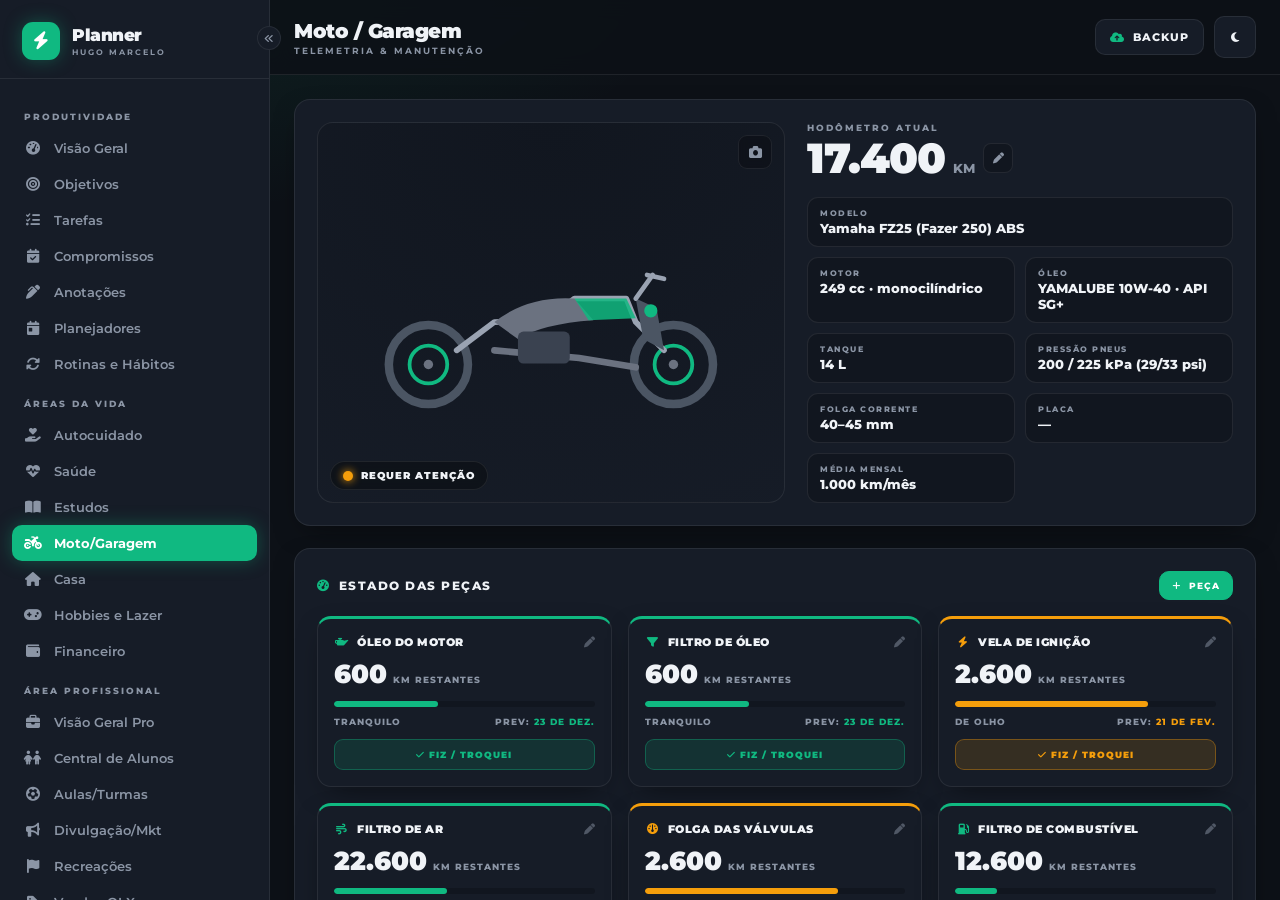
==== garagem.html @ b01926f4 "Add files via upload" ====
<!DOCTYPE html>
<html lang="pt-br" data-theme="dark">
<head>
  <meta charset="UTF-8">
  <meta name="viewport" content="width=device-width, initial-scale=1.0">
  <title>Planner Hugo Marcelo | Moto/Garagem</title>
  <link rel="stylesheet" href="https://cdnjs.cloudflare.com/ajax/libs/font-awesome/6.5.1/css/all.min.css">
  <link href="https://fonts.googleapis.com/css2?family=Montserrat:wght@400;500;600;700;800;900&display=swap" rel="stylesheet">
  <link rel="stylesheet" href="style.css">

  <!-- ===================================================================
       ESTILOS SÓ DESTA PÁGINA
       Prefixo "gr-" (garagem) pra não colidir com nada do style.css.
       As 3 cores do semáforo ficam no :root pra que os MODAIS (que são
       renderizados no fim do <body>, FORA do .container) também as enxerguem.
       Esse foi um bug que já te mordeu antes; aqui já nasce resolvido.
       =================================================================== -->
  <style>
    :root {
      --gr-bom:   #10b981;  /* verde  = tranquilo            */
      --gr-medio: #f59e0b;  /* amarelo = fique de olho       */
      --gr-ruim:  #ef4444;  /* vermelho = precisa de atenção */
    }

    /* ---------- 1. PAINEL DA MOTO (identidade + telemetria-resumo) ---------- */
    .gr-painel {
      display: grid; gap: 22px; grid-template-columns: 1fr;
      align-items: stretch;
    }
    @media (min-width: 860px) { .gr-painel { grid-template-columns: 1.1fr 1fr; } }

    .gr-moto-foto {
      position: relative; border-radius: 16px; overflow: hidden;
      background: radial-gradient(120% 120% at 50% 0%, var(--bg-soft), var(--panel));
      border: 1px solid var(--border);
      display: grid; place-items: center; min-height: 230px; padding: 18px;
    }
    .gr-moto-foto img { width: 100%; height: 100%; object-fit: contain; max-height: 260px; }
    .gr-moto-foto svg { width: 92%; max-width: 420px; }
    /* faixinha de ações sobre a foto */
    .gr-foto-acoes {
      position: absolute; top: 12px; right: 12px; display: flex; gap: 8px;
    }
    .gr-foto-btn {
      width: 34px; height: 34px; border-radius: 9px; display: grid; place-items: center;
      background: color-mix(in srgb, var(--bg) 70%, transparent);
      border: 1px solid var(--border); color: var(--text-muted); font-size: 13px;
      backdrop-filter: blur(4px); transition: all .15s;
    }
    .gr-foto-btn:hover { color: var(--accent); border-color: var(--accent); }

    /* selo de saúde geral no canto da foto */
    .gr-selo {
      position: absolute; bottom: 12px; left: 12px;
      display: inline-flex; align-items: center; gap: 8px;
      padding: 7px 12px; border-radius: 99px;
      background: color-mix(in srgb, var(--bg) 78%, transparent);
      border: 1px solid var(--border); backdrop-filter: blur(4px);
      font-size: 10px; font-weight: 900; text-transform: uppercase; letter-spacing: 1px;
    }
    .gr-selo .gr-bolinha { width: 10px; height: 10px; border-radius: 99px; }

    /* km gigante estilo painel de jogo */
    .gr-km-box { display: flex; flex-direction: column; gap: 4px; margin-bottom: 18px; }
    .gr-km-label { font-size: 9px; font-weight: 800; text-transform: uppercase; letter-spacing: 2px; color: var(--text-muted); }
    .gr-km-valor { display: flex; align-items: baseline; gap: 8px; }
    .gr-km-valor b { font-size: 42px; font-weight: 900; letter-spacing: -1px; line-height: 1; }
    .gr-km-valor span { font-size: 13px; font-weight: 800; color: var(--text-muted); text-transform: uppercase; }
    .gr-km-edit {
      width: 30px; height: 30px; border-radius: 8px; align-self: center;
      background: var(--bg-soft); border: 1px solid var(--border); color: var(--text-muted);
      font-size: 11px; transition: all .15s;
    }
    .gr-km-edit:hover { color: var(--accent); border-color: var(--accent); }

    /* fichinhas de especificação */
    .gr-specs { display: grid; grid-template-columns: 1fr 1fr; gap: 10px; }
    .gr-spec {
      background: var(--bg-soft); border: 1px solid var(--border); border-radius: 11px;
      padding: 10px 12px; display: flex; flex-direction: column; gap: 2px;
      position: relative; cursor: pointer; transition: border-color .15s;
    }
    .gr-spec:hover { border-color: var(--accent); }
    .gr-spec small { font-size: 8px; font-weight: 800; text-transform: uppercase; letter-spacing: 1.5px; color: var(--text-muted); }
    .gr-spec b { font-size: 13px; font-weight: 800; }

    /* ---------- 2. CARDS DE PEÇAS (a inteligência) ---------- */
    .gr-grid-pecas { display: grid; gap: 16px; grid-template-columns: repeat(auto-fill, minmax(220px, 1fr)); }
    .gr-peca {
      background: var(--panel); border: 1px solid var(--border);
      border-top: 3px solid var(--cor, var(--gr-bom)); border-radius: 14px;
      padding: 16px; display: flex; flex-direction: column; box-shadow: var(--shadow);
      transition: transform .15s;
    }
    .gr-peca:hover { transform: translateY(-3px); }
    .gr-peca__top { display: flex; align-items: center; justify-content: space-between; gap: 8px; margin-bottom: 12px; }
    .gr-peca__nome { font-size: 11px; font-weight: 900; text-transform: uppercase; letter-spacing: .5px; display: flex; align-items: center; gap: 7px; }
    .gr-peca__nome i { color: var(--cor, var(--gr-bom)); width: 16px; text-align: center; }
    .gr-peca__edit { color: var(--text-muted); font-size: 11px; opacity: .5; transition: opacity .15s, color .15s; }
    .gr-peca:hover .gr-peca__edit { opacity: 1; }
    .gr-peca__edit:hover { color: var(--accent); }
    .gr-peca__metrica { display: flex; align-items: baseline; gap: 6px; margin-bottom: 4px; }
    .gr-peca__metrica b { font-size: 26px; font-weight: 900; line-height: 1; }
    .gr-peca__metrica span { font-size: 9px; font-weight: 800; text-transform: uppercase; letter-spacing: 1px; color: var(--text-muted); }
    .gr-bar { height: 6px; border-radius: 99px; background: var(--bg-soft); overflow: hidden; margin: 10px 0; }
    .gr-bar__fill { height: 100%; border-radius: 99px; background: var(--cor, var(--gr-bom)); transition: width .8s cubic-bezier(.4,0,.2,1); }
    .gr-peca__rodape { display: flex; justify-content: space-between; font-size: 8.5px; font-weight: 800; text-transform: uppercase; letter-spacing: 1px; color: var(--text-muted); margin-bottom: 12px; }
    .gr-peca__rodape em { color: var(--cor, var(--gr-bom)); font-style: normal; }
    .gr-peca__btn {
      margin-top: auto; padding: 9px; border-radius: 9px; text-align: center;
      font-size: 9px; font-weight: 900; text-transform: uppercase; letter-spacing: 1px;
      background: color-mix(in srgb, var(--cor, var(--gr-bom)) 14%, transparent);
      border: 1px solid color-mix(in srgb, var(--cor, var(--gr-bom)) 35%, transparent);
      color: var(--cor, var(--gr-bom)); transition: all .15s; width: 100%;
    }
    .gr-peca__btn:hover { background: var(--cor, var(--gr-bom)); color: #fff; }

    /* ---------- 3. e 4. RASTREADORES (semanal e mensal) ---------- */
    .gr-nav { display: flex; align-items: center; justify-content: center; gap: 14px; margin-bottom: 16px; }
    .gr-nav__btn { width: 36px; height: 36px; border-radius: 9px; background: var(--bg-soft); border: 1px solid var(--border); color: var(--text-strong); transition: all .15s; }
    .gr-nav__btn:hover { color: var(--accent); border-color: var(--accent); }
    .gr-nav__label { font-size: 12px; font-weight: 800; text-transform: uppercase; letter-spacing: 1px; min-width: 200px; text-align: center; }

    .gr-check {
      display: flex; align-items: center; gap: 12px; padding: 12px 14px;
      background: var(--bg-soft); border: 1px solid var(--border); border-radius: 12px;
      margin-bottom: 10px; transition: border-color .15s;
    }
    .gr-check.is-done { border-color: var(--gr-bom); background: color-mix(in srgb, var(--gr-bom) 8%, var(--bg-soft)); }
    .gr-check__box {
      width: 26px; height: 26px; border-radius: 8px; flex-shrink: 0;
      border: 2px solid var(--border); display: grid; place-items: center;
      color: transparent; font-size: 12px; transition: all .15s;
    }
    .gr-check.is-done .gr-check__box { background: var(--gr-bom); border-color: var(--gr-bom); color: #fff; }
    .gr-check__nome { flex: 1; font-size: 13px; font-weight: 700; }
    .gr-check__acoes { display: flex; gap: 6px; opacity: .5; transition: opacity .15s; }
    .gr-check:hover .gr-check__acoes { opacity: 1; }
    .gr-check__acoes button { color: var(--text-muted); font-size: 12px; padding: 4px; transition: color .15s; }
    .gr-check__acoes button:hover { color: var(--accent); }
    .gr-check__acoes button.danger:hover { color: var(--gr-ruim); }

    /* mapa de calor do ano (52 semanas) */
    .gr-heat { display: grid; grid-template-columns: repeat(26, 1fr); gap: 4px; margin-top: 16px; }
    .gr-heat__cel { aspect-ratio: 1; border-radius: 3px; background: var(--bg-soft); border: 1px solid var(--border); }
    .gr-heat__cel[data-nivel="1"] { background: color-mix(in srgb, var(--gr-bom) 30%, var(--bg-soft)); }
    .gr-heat__cel[data-nivel="2"] { background: color-mix(in srgb, var(--gr-bom) 60%, var(--bg-soft)); }
    .gr-heat__cel[data-nivel="3"] { background: var(--gr-bom); border-color: var(--gr-bom); }
    .gr-heat__cel.is-atual { outline: 2px solid var(--accent); outline-offset: 1px; }

    /* grade mensal: 12 meses x itens */
    .gr-mensal-grid { width: 100%; border-collapse: collapse; font-size: 11px; }
    .gr-mensal-grid th { font-size: 8px; font-weight: 800; text-transform: uppercase; letter-spacing: .5px; color: var(--text-muted); padding: 6px 2px; text-align: center; }
    .gr-mensal-grid td.nome { font-size: 11px; font-weight: 700; text-align: left; padding: 6px 8px; white-space: nowrap; }
    .gr-mensal-grid td.cel { text-align: center; padding: 3px; }
    .gr-mensal-dot { width: 22px; height: 22px; border-radius: 7px; margin: 0 auto; background: var(--bg-soft); border: 1px solid var(--border); display: grid; place-items: center; color: transparent; font-size: 10px; transition: all .12s; }
    .gr-mensal-dot.is-done { background: var(--gr-bom); border-color: var(--gr-bom); color: #fff; }
    .gr-mensal-dot.is-atual { outline: 2px solid var(--accent); outline-offset: 1px; }

    /* ---------- 5. HISTÓRICO ---------- */
    .gr-hist-item {
      display: grid; grid-template-columns: auto 1fr auto; gap: 12px; align-items: center;
      padding: 14px; background: var(--bg-soft); border: 1px solid var(--border);
      border-radius: 12px; margin-bottom: 10px;
    }
    .gr-hist-icone { width: 40px; height: 40px; border-radius: 11px; background: var(--accent-soft); color: var(--accent); display: grid; place-items: center; font-size: 16px; }
    .gr-hist-info b { font-size: 13px; font-weight: 800; display: block; }
    .gr-hist-info small { font-size: 10px; color: var(--text-muted); font-weight: 700; }
    .gr-hist-valor { text-align: right; }
    .gr-hist-valor b { font-size: 14px; font-weight: 900; color: var(--accent); }
    .gr-hist-valor button { display: block; margin-top: 4px; color: var(--text-muted); font-size: 11px; }
    .gr-hist-valor button:hover { color: var(--gr-ruim); }

    .gr-vazio { font-size: 12px; color: var(--text-muted); font-style: italic; padding: 12px 4px; }

    /* cabeçalho de cada card com botão à direita */
    .gr-card-head { display: flex; align-items: center; justify-content: space-between; gap: 10px; margin-bottom: 16px; }
    .gr-card-head .card__title { margin-bottom: 0; }
    .gr-add-btn { font-size: 9px; padding: 8px 12px; }

    /* ---------- MINI-MODAL GENÉRICO (prompt/confirm) ---------- */
    .gr-modal { position: fixed; inset: 0; z-index: 120; display: none; align-items: center; justify-content: center; padding: 16px; background: rgba(0,0,0,.7); backdrop-filter: blur(6px); }
    .gr-modal.is-open { display: flex; }
    .gr-modal__box { background: var(--bg); border: 1px solid var(--border); border-radius: 18px; width: 100%; max-width: 460px; box-shadow: var(--shadow); animation: pop .25s ease; max-height: 90vh; overflow-y: auto; }
    .gr-modal__head { display: flex; align-items: center; justify-content: space-between; padding: 16px 18px; border-bottom: 1px solid var(--border); background: var(--panel); }
    .gr-modal__head h3 { font-size: 12px; font-weight: 900; text-transform: uppercase; letter-spacing: 1px; display: flex; align-items: center; gap: 8px; }
    .gr-modal__head h3 i { color: var(--accent); }
    .gr-modal__close { color: var(--text-muted); font-size: 17px; }
    .gr-modal__close:hover { color: var(--gr-ruim); }
    .gr-modal__body { padding: 18px; display: flex; flex-direction: column; gap: 14px; }
    .gr-modal__body p { font-size: 13px; color: var(--text-muted); line-height: 1.5; }

    /* campos de formulário reutilizáveis nos modais */
    .gr-campo { display: flex; flex-direction: column; gap: 5px; }
    .gr-campo label { font-size: 9px; font-weight: 800; text-transform: uppercase; letter-spacing: 1px; color: var(--text-muted); }
    .gr-input, .gr-select {
      width: 100%; padding: 10px 12px; border-radius: 10px;
      background: var(--bg-soft); border: 1px solid var(--border); color: var(--text-strong);
      font-family: inherit; font-size: 13px; font-weight: 600;
    }
    .gr-input:focus, .gr-select:focus { outline: none; border-color: var(--accent); }
    .gr-dupla { display: grid; grid-template-columns: 1fr 1fr; gap: 12px; }
    .gr-modal__rodape { display: flex; gap: 10px; padding-top: 4px; }
    .gr-modal__rodape .btn { flex: 1; justify-content: center; }

    /* "+XP" que sobe na tela ao cumprir um cuidado */
    .gr-xp-pop {
      position: fixed; left: 50%; top: 50%; transform: translate(-50%, -50%);
      font-size: 26px; font-weight: 900; color: var(--gr-bom); z-index: 9998;
      pointer-events: none; animation: grSobe .9s ease forwards; text-shadow: 0 2px 14px rgba(16,185,129,.5);
    }
    @keyframes grSobe { 0% { opacity: 0; transform: translate(-50%, -30%) scale(.6); } 20% { opacity: 1; } 100% { opacity: 0; transform: translate(-50%, -140%) scale(1.1); } }
  </style>
</head>

<body class="app" data-page="garagem">

  <div id="sidebar-container"></div>
  <div id="overlay" class="overlay" onclick="fecharMenu()"></div>

  <main class="main">

    <header class="header">
      <div class="header__left">
        <button class="btn btn--icon btn--menu" onclick="abrirMenu()" aria-label="Abrir menu">
          <i class="fa-solid fa-bars"></i>
        </button>
        <div>
          <h1 class="header__title">Moto / Garagem</h1>
          <p class="header__subtitle">Telemetria &amp; Manutenção</p>
        </div>
      </div>
      <div class="header__actions">
        <button class="btn" onclick="abrirSync()">
          <i class="fa-solid fa-cloud-arrow-up" style="color: var(--accent)"></i>
          <span>Backup</span>
        </button>
        <button class="btn btn--icon" id="btn-tema" onclick="Tema.alternar()" aria-label="Trocar tema">
          <i class="fa-solid fa-moon"></i>
        </button>
      </div>
    </header>

    <div class="container fade-up">

      <!-- ============ 1. PAINEL DA MOTO ============ -->
      <div class="card gr-painel" style="margin-bottom: 22px;">

        <!-- Foto / ilustração -->
        <div class="gr-moto-foto" id="gr-foto"></div>

        <!-- Identidade + specs -->
        <div>
          <div class="gr-km-box">
            <span class="gr-km-label">Hodômetro atual</span>
            <div class="gr-km-valor">
              <b id="gr-km">0</b>
              <span>km</span>
              <button class="gr-km-edit" onclick="editarKm()" title="Atualizar quilometragem">
                <i class="fa-solid fa-pen"></i>
              </button>
            </div>
          </div>

          <div class="gr-specs" id="gr-specs"></div>
        </div>
      </div>

      <!-- ============ 2. ESTADO DAS PEÇAS ============ -->
      <div class="card" style="margin-bottom: 22px;">
        <div class="gr-card-head">
          <h2 class="card__title"><i class="fa-solid fa-gauge-high"></i> Estado das peças</h2>
          <button class="btn btn--primary gr-add-btn" onclick="abrirPeca()">
            <i class="fa-solid fa-plus"></i> Peça
          </button>
        </div>
        <div class="gr-grid-pecas" id="gr-pecas"></div>
      </div>

      <!-- ============ 3. RASTREADOR SEMANAL ============ -->
      <div class="card" style="margin-bottom: 22px;">
        <div class="gr-card-head">
          <h2 class="card__title"><i class="fa-solid fa-calendar-week"></i> Cuidados da semana</h2>
          <button class="btn btn--primary gr-add-btn" onclick="abrirItemSemanal()">
            <i class="fa-solid fa-plus"></i> Cuidado
          </button>
        </div>

        <div class="gr-nav">
          <button class="gr-nav__btn" onclick="mudarSemana(-1)"><i class="fa-solid fa-chevron-left"></i></button>
          <span class="gr-nav__label" id="gr-label-semana">—</span>
          <button class="gr-nav__btn" onclick="mudarSemana(1)"><i class="fa-solid fa-chevron-right"></i></button>
        </div>

        <div id="gr-semanal"></div>

        <div style="display:flex; justify-content:flex-end; margin-top:8px;">
          <button class="btn" onclick="resetarSemana()" style="font-size:9px;">
            <i class="fa-solid fa-rotate-left" style="color:var(--gr-medio)"></i> Resetar esta semana
          </button>
        </div>

        <p style="font-size:9px; font-weight:800; text-transform:uppercase; letter-spacing:1px; color:var(--text-muted); margin-top:18px;">
          Seu ano em semanas
        </p>
        <div class="gr-heat" id="gr-heat"></div>
      </div>

      <!-- ============ 4. RASTREADOR MENSAL ============ -->
      <div class="card" style="margin-bottom: 22px;">
        <div class="gr-card-head">
          <h2 class="card__title"><i class="fa-solid fa-calendar-days"></i> Cuidados do mês</h2>
          <div style="display:flex; gap:8px; align-items:center;">
            <button class="gr-nav__btn" onclick="mudarAnoMensal(-1)"><i class="fa-solid fa-chevron-left"></i></button>
            <span style="font-size:12px; font-weight:800;" id="gr-ano-mensal">—</span>
            <button class="gr-nav__btn" onclick="mudarAnoMensal(1)"><i class="fa-solid fa-chevron-right"></i></button>
            <button class="btn btn--primary gr-add-btn" onclick="abrirItemMensal()" style="margin-left:6px;">
              <i class="fa-solid fa-plus"></i> Item
            </button>
          </div>
        </div>
        <div style="overflow-x:auto;">
          <table class="gr-mensal-grid" id="gr-mensal"></table>
        </div>
      </div>

      <!-- ============ 5. HISTÓRICO DE MANUTENÇÃO ============ -->
      <div class="card">
        <div class="gr-card-head">
          <h2 class="card__title"><i class="fa-solid fa-screwdriver-wrench"></i> Histórico de manutenção</h2>
          <button class="btn btn--primary gr-add-btn" onclick="abrirServico(null)">
            <i class="fa-solid fa-plus"></i> Registro
          </button>
        </div>
        <div style="display:flex; justify-content:space-between; align-items:center; margin-bottom:14px; padding:12px 14px; background:var(--bg-soft); border:1px solid var(--border); border-radius:12px;">
          <span style="font-size:10px; font-weight:800; text-transform:uppercase; letter-spacing:1px; color:var(--text-muted);">Total já investido na moto</span>
          <b id="gr-total-gasto" style="font-size:18px; font-weight:900; color:var(--accent);">R$ 0</b>
        </div>
        <div id="gr-historico"></div>
      </div>

      <div id="footer-container"></div>
    </div>
  </main>

  <!-- ===== Modal de backup — IGUAL em todas as páginas ===== -->
  <div id="modal-sync" class="modal">
    <div class="modal__box">
      <div class="modal__head">
        <h3><i class="fa-solid fa-cloud-arrow-up" style="color:var(--accent)"></i> Backup &amp; Transferência</h3>
        <button class="modal__close" onclick="fecharSync()"><i class="fa-solid fa-xmark"></i></button>
      </div>
      <div class="modal__body">
        <p>Sem nuvem por enquanto: use isto pra levar seus dados entre celular e computador.</p>
        <button class="btn" onclick="exportarBackup()" style="width:100%; justify-content:center;">
          <i class="fa-solid fa-download"></i> Exportar (baixar arquivo)
        </button>
        <input type="file" id="input-import" accept=".json" onchange="importarBackup(event)" style="display:none;">
        <button class="btn btn--primary" onclick="document.getElementById('input-import').click()" style="width:100%; justify-content:center;">
          <i class="fa-solid fa-upload"></i> Importar (restaurar backup)
        </button>
      </div>
    </div>
  </div>

  <!-- ===== MINI-MODAL GENÉRICO (prompt / confirm) ===== -->
  <div id="gr-mini" class="gr-modal">
    <div class="gr-modal__box">
      <div class="gr-modal__head">
        <h3 id="gr-mini-titulo"><i class="fa-solid fa-pen"></i> Editar</h3>
        <button class="gr-modal__close" onclick="fecharMini()"><i class="fa-solid fa-xmark"></i></button>
      </div>
      <div class="gr-modal__body">
        <p id="gr-mini-msg" style="display:none;"></p>
        <input type="text" id="gr-mini-input" class="gr-input">
        <div class="gr-modal__rodape">
          <button class="btn" onclick="fecharMini()">Cancelar</button>
          <button class="btn btn--primary" id="gr-mini-ok">Confirmar</button>
        </div>
      </div>
    </div>
  </div>

  <!-- ===== MODAL PEÇA (adicionar / editar) ===== -->
  <div id="gr-modal-peca" class="gr-modal">
    <div class="gr-modal__box">
      <div class="gr-modal__head">
        <h3 id="gr-peca-titulo"><i class="fa-solid fa-gear"></i> Nova peça</h3>
        <button class="gr-modal__close" onclick="fecharPeca()"><i class="fa-solid fa-xmark"></i></button>
      </div>
      <div class="gr-modal__body">
        <div class="gr-campo">
          <label>Nome da peça / serviço</label>
          <input type="text" id="pc-nome" class="gr-input" placeholder="Ex.: Óleo do motor">
        </div>
        <div class="gr-campo">
          <label>Ícone (Font Awesome — opcional)</label>
          <input type="text" id="pc-icone" class="gr-input" placeholder="Ex.: fa-oil-can">
        </div>
        <div class="gr-dupla">
          <div class="gr-campo">
            <label>Troca a cada (km)</label>
            <input type="number" id="pc-km" class="gr-input" placeholder="Ex.: 1000">
          </div>
          <div class="gr-campo">
            <label>Ou a cada (meses)</label>
            <input type="number" id="pc-meses" class="gr-input" placeholder="Ex.: 6">
          </div>
        </div>
        <div class="gr-dupla">
          <div class="gr-campo">
            <label>Km da última troca</label>
            <input type="number" id="pc-kmult" class="gr-input" placeholder="Ex.: 17000">
          </div>
          <div class="gr-campo">
            <label>Data da última troca</label>
            <input type="date" id="pc-datault" class="gr-input">
          </div>
        </div>
        <p style="font-size:11px;">Preencha km, meses, ou os dois. Quando preencher ambos, o estado considera o que <b>vencer primeiro</b>.</p>
        <div class="gr-modal__rodape">
          <button class="btn" id="gr-peca-del" onclick="excluirPecaAtual()" style="display:none; color:var(--gr-ruim); border-color:var(--gr-ruim);">
            <i class="fa-solid fa-trash"></i>
          </button>
          <button class="btn btn--primary" onclick="salvarPeca()">Salvar peça</button>
        </div>
      </div>
    </div>
  </div>

  <!-- ===== MODAL SERVIÇO / HISTÓRICO ===== -->
  <div id="gr-modal-serv" class="gr-modal">
    <div class="gr-modal__box">
      <div class="gr-modal__head">
        <h3><i class="fa-solid fa-screwdriver-wrench"></i> Registrar serviço</h3>
        <button class="gr-modal__close" onclick="fecharServico()"><i class="fa-solid fa-xmark"></i></button>
      </div>
      <div class="gr-modal__body">
        <div class="gr-dupla">
          <div class="gr-campo">
            <label>Data</label>
            <input type="date" id="sv-data" class="gr-input">
          </div>
          <div class="gr-campo">
            <label>Km no momento</label>
            <input type="number" id="sv-km" class="gr-input">
          </div>
        </div>
        <div class="gr-campo">
          <label>Serviço feito / peça trocada</label>
          <input type="text" id="sv-servico" class="gr-input" placeholder="Ex.: Troca de óleo e filtro">
        </div>
        <div class="gr-dupla">
          <div class="gr-campo">
            <label>Valor pago (R$)</label>
            <input type="number" id="sv-valor" class="gr-input" placeholder="0">
          </div>
          <div class="gr-campo">
            <label>Local / oficina</label>
            <input type="text" id="sv-local" class="gr-input" placeholder="Ex.: Yamaha BH">
          </div>
        </div>
        <p id="sv-aviso" style="font-size:11px; display:none;">
          <i class="fa-solid fa-circle-info" style="color:var(--accent)"></i>
          Ao salvar, o contador desta peça será zerado a partir destes dados.
        </p>
        <div class="gr-modal__rodape">
          <button class="btn" onclick="fecharServico()">Cancelar</button>
          <button class="btn btn--primary" onclick="salvarServico()">Salvar no histórico</button>
        </div>
      </div>
    </div>
  </div>

  <script src="app.js"></script>
  <script>
  /* ===================================================================
     GARAGEM · o cérebro só desta página
     Tudo é guardado numa única chave "garagem" pelo Store (prefixo
     planner_), exatamente como a página de Hábitos faz. Assim o backup
     já leva os dados da moto junto, sem nenhum código extra.
     =================================================================== */

  /* ---------- 1. DADOS PADRÃO (a "semente") ----------
     Já vem pré-cadastrado com os intervalos REAIS do manual da FZ25.
     kmAtual = 17.400 e ~1.000 km/mês (você pode editar tudo na tela). */
  const KM_INICIAL = 17400;

  // Helper da semente: assume que a última troca aconteceu no múltiplo
  // do intervalo logo abaixo do km atual. Dá um estado inicial crível
  // que você depois corrige com a sua realidade.
  function ultimaPorKm(intervalo) {
    return Math.floor(KM_INICIAL / intervalo) * intervalo;
  }
  const HOJE_ISO = (() => {
    const d = new Date();
    return `${d.getFullYear()}-${String(d.getMonth()+1).padStart(2,'0')}-${String(d.getDate()).padStart(2,'0')}`;
  })();

  const PADRAO = {
    moto: {
      modelo: 'Yamaha FZ25 (Fazer 250) ABS',
      kmAtual: KM_INICIAL,
      kmMes: 1000,
      foto: null,
      specs: [
        { rotulo: 'Motor',          valor: '249 cc · monocilíndrico' },
        { rotulo: 'Óleo',           valor: 'YAMALUBE 10W-40 · API SG+' },
        { rotulo: 'Tanque',         valor: '14 L' },
        { rotulo: 'Pressão pneus',  valor: '200 / 225 kPa (29/33 psi)' },
        { rotulo: 'Folga corrente', valor: '40–45 mm' },
        { rotulo: 'Placa',          valor: '—' },
      ],
    },
    xp: 0,
    // Peças: km (km), meses (tempo) — um pode ser null. Estado usa o pior dos dois.
    pecas: [
      { id: 'p_oleo',     nome: 'Óleo do motor',      icone: 'fa-oil-can',        km: 1000,  meses: 6,  kmUlt: ultimaPorKm(1000),  dataUlt: HOJE_ISO },
      { id: 'p_filtroo',  nome: 'Filtro de óleo',     icone: 'fa-filter',         km: 1000,  meses: null, kmUlt: ultimaPorKm(1000), dataUlt: HOJE_ISO },
      { id: 'p_vela',     nome: 'Vela de ignição',    icone: 'fa-bolt',           km: 10000, meses: null, kmUlt: ultimaPorKm(10000), dataUlt: HOJE_ISO },
      { id: 'p_filtroar', nome: 'Filtro de ar',       icone: 'fa-wind',           km: 40000, meses: null, kmUlt: 0, dataUlt: HOJE_ISO },
      { id: 'p_valvulas', nome: 'Folga das válvulas', icone: 'fa-gauge',          km: 10000, meses: null, kmUlt: ultimaPorKm(10000), dataUlt: HOJE_ISO },
      { id: 'p_filtroc',  nome: 'Filtro de combustível', icone: 'fa-gas-pump',    km: 15000, meses: null, kmUlt: ultimaPorKm(15000), dataUlt: HOJE_ISO },
      { id: 'p_pastd',    nome: 'Pastilhas dianteiras', icone: 'fa-record-vinyl', km: 15000, meses: null, kmUlt: ultimaPorKm(15000), dataUlt: HOJE_ISO },
      { id: 'p_pastt',    nome: 'Pastilhas traseiras', icone: 'fa-record-vinyl',  km: 20000, meses: null, kmUlt: 0, dataUlt: HOJE_ISO },
      { id: 'p_pneus',    nome: 'Pneus',              icone: 'fa-circle-notch',   km: 25000, meses: null, kmUlt: 0, dataUlt: HOJE_ISO },
      { id: 'p_rolam',    nome: 'Rolamentos e direção', icone: 'fa-compass-drafting', km: 10000, meses: null, kmUlt: ultimaPorKm(10000), dataUlt: HOJE_ISO },
      { id: 'p_fluido',   nome: 'Fluido de freio',    icone: 'fa-droplet',        km: null,  meses: 24, kmUlt: KM_INICIAL, dataUlt: HOJE_ISO },
      { id: 'p_mangfreio',nome: 'Mangueira do freio', icone: 'fa-grip-lines',     km: null,  meses: 48, kmUlt: KM_INICIAL, dataUlt: HOJE_ISO },
    ],
    // Cuidados semanais (history[chaveSemana] = true)
    semanal: [
      { id: 's_corrente', nome: 'Lubrificar e verificar a corrente', history: {} },
      { id: 's_pneu',     nome: 'Calibrar os pneus',                 history: {} },
      { id: 's_freios',   nome: 'Verificar os freios',               history: {} },
      { id: 's_tanque',   nome: 'Completar o tanque',                history: {} },
    ],
    // Cuidados mensais (history["AAAA-M"] = true)
    mensal: [
      { id: 'm_lavar',  nome: 'Lavar a moto', history: {} },
      { id: 'm_filtro', nome: 'Limpar mangueira do filtro de ar', history: {} },
      { id: 'm_geral',  nome: 'Conferir parafusos e fixações', history: {} },
    ],
    historico: [],
  };

  /* ---------- 2. CARREGAR + GARANTIR INTEGRIDADE ---------- */
  let db = Store.ler('garagem', PADRAO);
  // Garante que chaves novas existam mesmo em dados antigos (à prova de evolução)
  if (!db.moto)      db.moto = PADRAO.moto;
  if (!db.moto.specs) db.moto.specs = PADRAO.moto.specs;
  if (typeof db.xp !== 'number') db.xp = 0;
  ['pecas','semanal','mensal','historico'].forEach(k => { if (!Array.isArray(db[k])) db[k] = PADRAO[k]; });

  function salvar() { Store.salvar('garagem', db); }

  /* ---------- 3. FERRAMENTAS DE DATA ----------
     Mesma lição da página de Hábitos: a chave do dia/semana vem do horário
     LOCAL (getFullYear/Month/Date), nunca de toISOString() — senão, em BH
     (UTC-3), algo marcado de noite cairia no dia errado. */
  function dataChave(date) {
    const a = date.getFullYear();
    const m = String(date.getMonth() + 1).padStart(2, '0');
    const d = String(date.getDate()).padStart(2, '0');
    return `${a}-${m}-${d}`;
  }
  function inicioSemana(date) {
    const d = new Date(date);
    d.setHours(0, 0, 0, 0);
    d.setDate(d.getDate() - d.getDay()); // volta até o domingo
    return d;
  }
  const MESES = ['Jan','Fev','Mar','Abr','Mai','Jun','Jul','Ago','Set','Out','Nov','Dez'];

  /* ---------- 4. ESTADO DE NAVEGAÇÃO ---------- */
  let semanaInicio = inicioSemana(new Date());
  let anoMensal    = new Date().getFullYear();

  /* ===================================================================
     5. XP, NÍVEL E OFENSIVA (igualzinho à página de Hábitos)
     A fórmula usa raiz quadrada: cada nível pede mais XP que o anterior,
     dando aquela sensação gostosa de progressão de jogo.
     =================================================================== */
  function calcNivel(xp) {
    if (xp < 0) xp = 0;
    const lvl = Math.floor(Math.sqrt(xp / 10)) + 1;
    const baseAtual = 10 * Math.pow(lvl - 1, 2);
    const baseProx  = 10 * Math.pow(lvl, 2);
    const progresso = ((xp - baseAtual) / (baseProx - baseAtual)) * 100;
    return { lvl, baseProx, progresso };
  }
  function addXP(qtd) {
    const nivelAntes = calcNivel(db.xp).lvl;
    db.xp += qtd;
    if (db.xp < 0) db.xp = 0;
    salvar();
    if (qtd > 0) {
      popXP(qtd);
      if (calcNivel(db.xp).lvl > nivelAntes) grConfete(); // subiu de nível? festa!
    }
  }
  function popXP(qtd) {
    const el = document.createElement('div');
    el.className = 'gr-xp-pop';
    el.textContent = `+${qtd} XP`;
    document.body.appendChild(el);
    setTimeout(() => el.remove(), 900);
  }

  // Ofensiva = semanas seguidas (de hoje pra trás) com TODOS os cuidados feitos.
  function calcOfensivaSemanal() {
    if (db.semanal.length === 0) return 0;
    const semanaCompleta = (chave) => db.semanal.every(item => item.history && item.history[chave]);
    let streak = 0;
    const d = inicioSemana(new Date());
    if (semanaCompleta(dataChave(d))) streak++;
    d.setDate(d.getDate() - 7);
    while (semanaCompleta(dataChave(d))) { streak++; d.setDate(d.getDate() - 7); }
    return streak;
  }

  /* ---------- CONFETE (canvas puro, sem biblioteca) ---------- */
  function grConfete() {
    const cores = ['#10b981', '#3b82f6', '#f59e0b', '#8b5cf6', '#ef4444'];
    const canvas = document.createElement('canvas');
    canvas.style.cssText = 'position:fixed;inset:0;pointer-events:none;z-index:9999';
    canvas.width = innerWidth; canvas.height = innerHeight;
    document.body.appendChild(canvas);
    const ctx = canvas.getContext('2d');
    const pecas = Array.from({ length: 90 }, () => ({
      x: innerWidth / 2, y: innerHeight * 0.5,
      vx: (Math.random() - 0.5) * 13, vy: Math.random() * -12 - 4,
      g: 0.38 + Math.random() * 0.18, tam: 5 + Math.random() * 6,
      cor: cores[Math.floor(Math.random() * cores.length)],
      rot: Math.random() * Math.PI, vrot: (Math.random() - 0.5) * 0.3, vida: 1,
    }));
    let frame = 0;
    (function loop() {
      ctx.clearRect(0, 0, canvas.width, canvas.height);
      pecas.forEach(p => {
        p.vy += p.g; p.x += p.vx; p.y += p.vy; p.rot += p.vrot; p.vida -= 0.012;
        ctx.save(); ctx.globalAlpha = Math.max(p.vida, 0);
        ctx.translate(p.x, p.y); ctx.rotate(p.rot);
        ctx.fillStyle = p.cor; ctx.fillRect(-p.tam/2, -p.tam/2, p.tam, p.tam); ctx.restore();
      });
      frame++;
      if (frame < 120) requestAnimationFrame(loop); else canvas.remove();
    })();
  }

  /* ===================================================================
     6. A INTELIGÊNCIA: estado de cada peça
     Calcula o desgaste cruzando KM e TEMPO e fica com o PIOR dos dois.
     Ex.: óleo vence "1.000 km OU 6 meses" — o que chegar primeiro manda.
     =================================================================== */
  function estadoPeca(p) {
    let pctKm = null, pctTempo = null;

    if (p.km) {
      const rodado = db.moto.kmAtual - (p.kmUlt || 0);
      pctKm = (rodado / p.km) * 100;
    }
    if (p.meses) {
      const ini = p.dataUlt ? new Date(p.dataUlt + 'T00:00:00') : new Date();
      const meses = (new Date() - ini) / (1000 * 60 * 60 * 24 * 30.44);
      pctTempo = (meses / p.meses) * 100;
    }

    // pega o pior (maior %) entre os dois critérios
    let pct = Math.max(pctKm ?? 0, pctTempo ?? 0);
    let limiteFoi = (pctKm ?? -1) >= (pctTempo ?? -1) ? 'km' : 'tempo';
    if (pct < 0) pct = 0;
    const pctVisual = Math.min(pct, 100);

    let cor = 'var(--gr-bom)', rotulo = 'Tranquilo';
    if (pct >= 90)      { cor = 'var(--gr-ruim)';  rotulo = 'Trocar já'; }
    else if (pct >= 70) { cor = 'var(--gr-medio)'; rotulo = 'De olho'; }

    // Métrica principal e previsão
    let metrica, unidade, prev = '—';
    if (limiteFoi === 'km' && p.km) {
      const restante = Math.max(0, p.km - (db.moto.kmAtual - (p.kmUlt || 0)));
      metrica = restante.toLocaleString('pt-BR'); unidade = 'km restantes';
      if (db.moto.kmMes > 0) {
        const dias = restante / (db.moto.kmMes / 30);
        const dp = new Date(); dp.setDate(dp.getDate() + dias);
        prev = dias <= 0 ? 'agora' : dp.toLocaleDateString('pt-BR', { day: '2-digit', month: 'short' });
      }
    } else if (p.meses) {
      const ini = p.dataUlt ? new Date(p.dataUlt + 'T00:00:00') : new Date();
      const venc = new Date(ini); venc.setMonth(venc.getMonth() + p.meses);
      const diasRest = Math.max(0, Math.round((venc - new Date()) / (1000*60*60*24)));
      metrica = diasRest.toLocaleString('pt-BR'); unidade = 'dias restantes';
      prev = venc.toLocaleDateString('pt-BR', { day: '2-digit', month: 'short', year: '2-digit' });
    } else {
      metrica = '—'; unidade = 'sem intervalo';
    }

    return { pct: pctVisual, cor, rotulo, metrica, unidade, prev };
  }

  // Saúde geral = a pior peça da garagem
  function saudeGeral() {
    let pior = 0;
    db.pecas.forEach(p => { pior = Math.max(pior, estadoPeca(p).pct); });
    if (pior >= 90) return { cor: 'var(--gr-ruim)',  texto: 'Manutenção exigida' };
    if (pior >= 70) return { cor: 'var(--gr-medio)', texto: 'Requer atenção' };
    return { cor: 'var(--gr-bom)', texto: 'Operacional' };
  }

  /* ===================================================================
     7. RENDERIZAÇÃO
     =================================================================== */
  function renderTudo() {
    renderMoto();
    renderPecas();
    renderSemanal();
    renderMensal();
    renderHistorico();
  }

  /* ---- 7.1 Painel da moto (foto + km + specs + selo) ---- */
  // Ilustração genérica de uma naked cinza com detalhes verdes (placeholder
  // até você subir a foto real). Não é o desenho oficial da Yamaha.
  function svgMoto() {
    return `
      <svg viewBox="0 0 420 220" xmlns="http://www.w3.org/2000/svg" fill="none">
        <!-- rodas -->
        <circle cx="80" cy="165" r="42" stroke="#4b5563" stroke-width="9"/>
        <circle cx="340" cy="165" r="42" stroke="#4b5563" stroke-width="9"/>
        <circle cx="80" cy="165" r="20" stroke="var(--accent)" stroke-width="4"/>
        <circle cx="340" cy="165" r="20" stroke="var(--accent)" stroke-width="4"/>
        <circle cx="80" cy="165" r="5" fill="#6b7280"/>
        <circle cx="340" cy="165" r="5" fill="#6b7280"/>
        <!-- corpo / tanque / banco -->
        <path d="M110 150 L150 120 L205 118 L235 95 L290 95 L300 120 L330 150"
              stroke="#9aa3b2" stroke-width="6" stroke-linejoin="round" stroke-linecap="round"/>
        <path d="M150 120 Q185 92 235 95 L255 118 Q200 122 175 138 Z" fill="#6b7280"/>
        <path d="M235 95 L290 95 L300 116 L250 118 Z" fill="var(--accent)" opacity="0.85"/>
        <!-- carenagem dianteira / farol -->
        <path d="M300 95 L322 105 L330 150 L308 138 Z" fill="#4b5563"/>
        <circle cx="316" cy="108" r="7" fill="var(--accent)"/>
        <!-- guidão -->
        <path d="M300 95 L318 70 M312 70 L330 74" stroke="#9aa3b2" stroke-width="5" stroke-linecap="round"/>
        <!-- escapamento -->
        <path d="M150 150 L240 158 L300 168" stroke="#6b7280" stroke-width="7" stroke-linecap="round"/>
        <!-- motor -->
        <rect x="175" y="130" width="55" height="34" rx="6" fill="#3a4250"/>
      </svg>`;
  }

  function renderMoto() {
    // foto ou ilustração
    const foto = document.getElementById('gr-foto');
    const sg = saudeGeral();
    const conteudo = db.moto.foto
      ? `<img src="${db.moto.foto}" alt="Minha moto">`
      : svgMoto();
    foto.innerHTML = `
      ${conteudo}
      <div class="gr-foto-acoes">
        <button class="gr-foto-btn" onclick="document.getElementById('gr-input-foto').click()" title="Enviar foto">
          <i class="fa-solid fa-camera"></i>
        </button>
        ${db.moto.foto ? `<button class="gr-foto-btn" onclick="removerFoto()" title="Remover foto"><i class="fa-solid fa-xmark"></i></button>` : ''}
      </div>
      <input type="file" id="gr-input-foto" accept="image/*" style="display:none" onchange="enviarFoto(event)">
      <div class="gr-selo">
        <span class="gr-bolinha" style="background:${sg.cor}; box-shadow:0 0 8px ${sg.cor};"></span>
        ${sg.texto}
      </div>`;

    // km
    document.getElementById('gr-km').textContent = (db.moto.kmAtual || 0).toLocaleString('pt-BR');

    // specs (editáveis no clique)
    const specsEl = document.getElementById('gr-specs');
    const modeloChip = `<div class="gr-spec" style="grid-column:1/-1;" onclick="editarModelo()">
        <small>Modelo</small><b>${db.moto.modelo || '—'}</b></div>`;
    specsEl.innerHTML = modeloChip + db.moto.specs.map((s, i) => `
      <div class="gr-spec" onclick="editarSpec(${i})">
        <small>${s.rotulo}</small><b>${s.valor}</b>
      </div>`).join('') + `
      <div class="gr-spec" onclick="editarKmMes()">
        <small>Média mensal</small><b>${(db.moto.kmMes||0).toLocaleString('pt-BR')} km/mês</b>
      </div>`;
  }

  /* ---- 7.2 Peças ---- */
  function renderPecas() {
    const el = document.getElementById('gr-pecas');
    if (db.pecas.length === 0) { el.innerHTML = `<p class="gr-vazio">Nenhuma peça cadastrada. Clique em “+ Peça”.</p>`; return; }
    el.innerHTML = db.pecas.map(p => {
      const e = estadoPeca(p);
      return `
        <div class="gr-peca" style="--cor:${e.cor}">
          <div class="gr-peca__top">
            <span class="gr-peca__nome"><i class="fa-solid ${p.icone || 'fa-gear'}"></i> ${p.nome}</span>
            <button class="gr-peca__edit" onclick="abrirPeca('${p.id}')"><i class="fa-solid fa-pen"></i></button>
          </div>
          <div class="gr-peca__metrica"><b>${e.metrica}</b><span>${e.unidade}</span></div>
          <div class="gr-bar"><div class="gr-bar__fill" style="width:${e.pct}%"></div></div>
          <div class="gr-peca__rodape">
            <span>${e.rotulo}</span>
            <span>Prev: <em>${e.prev}</em></span>
          </div>
          <button class="gr-peca__btn" onclick="registrarServicoPeca('${p.id}')">
            <i class="fa-solid fa-check"></i> Fiz / Troquei
          </button>
        </div>`;
    }).join('');
  }

  /* ---- 7.3 Rastreador semanal ---- */
  function renderSemanal() {
    // rótulo da semana
    const fim = new Date(semanaInicio); fim.setDate(fim.getDate() + 6);
    const fmt = d => `${String(d.getDate()).padStart(2,'0')}/${MESES[d.getMonth()]}`;
    document.getElementById('gr-label-semana').textContent = `${fmt(semanaInicio)} — ${fmt(fim)}`;

    const chave = dataChave(semanaInicio);
    const lista = document.getElementById('gr-semanal');

    if (db.semanal.length === 0) {
      lista.innerHTML = `<p class="gr-vazio">Nenhum cuidado semanal. Clique em “+ Cuidado”.</p>`;
    } else {
      lista.innerHTML = db.semanal.map(item => {
        const feito = item.history && item.history[chave];
        return `
          <div class="gr-check ${feito ? 'is-done' : ''}">
            <div class="gr-check__box" onclick="toggleSemanal('${item.id}')"><i class="fa-solid fa-check"></i></div>
            <span class="gr-check__nome" onclick="toggleSemanal('${item.id}')">${item.nome}</span>
            <div class="gr-check__acoes">
              <button onclick="editarItemSemanal('${item.id}')" title="Renomear"><i class="fa-solid fa-pen"></i></button>
              <button class="danger" onclick="excluirItemSemanal('${item.id}')" title="Excluir"><i class="fa-solid fa-trash"></i></button>
            </div>
          </div>`;
      }).join('');
    }

    renderHeat();
  }

  // Mapa de calor: 52 células = quão completa ficou cada semana do ano.
  function renderHeat() {
    const heat = document.getElementById('gr-heat');
    const ano = new Date().getFullYear();
    const total = db.semanal.length;
    const chaveAtual = dataChave(semanaInicio);

    // começa no primeiro domingo do ano
    let d = inicioSemana(new Date(ano, 0, 1));
    let html = '';
    for (let i = 0; i < 52; i++) {
      const ch = dataChave(d);
      let feitas = 0;
      db.semanal.forEach(it => { if (it.history && it.history[ch]) feitas++; });
      let nivel = 0;
      if (total > 0) {
        const r = feitas / total;
        nivel = r === 0 ? 0 : r < 0.5 ? 1 : r < 1 ? 2 : 3;
      }
      const atual = ch === chaveAtual ? 'is-atual' : '';
      html += `<div class="gr-heat__cel ${atual}" data-nivel="${nivel}" title="Semana ${i+1}: ${feitas}/${total}"></div>`;
      d.setDate(d.getDate() + 7);
    }
    heat.innerHTML = html;
  }

  /* ---- 7.4 Rastreador mensal (12 meses x itens) ---- */
  function renderMensal() {
    document.getElementById('gr-ano-mensal').textContent = anoMensal;
    const tabela = document.getElementById('gr-mensal');
    const mesAtual = new Date().getMonth();
    const anoAtual = new Date().getFullYear();

    if (db.mensal.length === 0) {
      tabela.innerHTML = `<tr><td><p class="gr-vazio">Nenhum item mensal. Clique em “+ Item”.</p></td></tr>`;
      return;
    }

    let cab = '<tr><th style="text-align:left; padding-left:8px;">Cuidado</th>';
    MESES.forEach(m => cab += `<th>${m}</th>`);
    cab += '</tr>';

    const linhas = db.mensal.map(item => {
      let tds = `<td class="nome">
        ${item.nome}
        <button onclick="editarItemMensal('${item.id}')" style="color:var(--text-muted); margin-left:4px;"><i class="fa-solid fa-pen" style="font-size:9px;"></i></button>
        <button onclick="excluirItemMensal('${item.id}')" style="color:var(--text-muted); margin-left:2px;"><i class="fa-solid fa-trash" style="font-size:9px;"></i></button>
      </td>`;
      for (let m = 0; m < 12; m++) {
        const ch = `${anoMensal}-${m}`;
        const feito = item.history && item.history[ch];
        const atual = (anoMensal === anoAtual && m === mesAtual) ? 'is-atual' : '';
        tds += `<td class="cel">
          <div class="gr-mensal-dot ${feito ? 'is-done' : ''} ${atual}" onclick="toggleMensal('${item.id}', ${m})"><i class="fa-solid fa-check"></i></div>
        </td>`;
      }
      return `<tr>${tds}</tr>`;
    }).join('');

    tabela.innerHTML = cab + linhas;
  }

  /* ---- 7.5 Histórico ---- */
  function renderHistorico() {
    const el = document.getElementById('gr-historico');
    const lista = [...db.historico].sort((a, b) => (b.data || '').localeCompare(a.data || ''));
    const total = db.historico.reduce((s, h) => s + (Number(h.valor) || 0), 0);
    document.getElementById('gr-total-gasto').textContent =
      'R$ ' + total.toLocaleString('pt-BR', { minimumFractionDigits: 0 });

    if (lista.length === 0) { el.innerHTML = `<p class="gr-vazio">Nenhum serviço registrado ainda. Cada troca que você anotar vira história aqui.</p>`; return; }

    el.innerHTML = lista.map(h => {
      const data = h.data ? new Date(h.data + 'T00:00:00').toLocaleDateString('pt-BR') : '—';
      const km = h.km ? `${Number(h.km).toLocaleString('pt-BR')} km` : '';
      const local = h.local ? ` · ${h.local}` : '';
      return `
        <div class="gr-hist-item">
          <div class="gr-hist-icone"><i class="fa-solid fa-wrench"></i></div>
          <div class="gr-hist-info">
            <b>${h.servico || 'Serviço'}</b>
            <small>${data}${km ? ' · ' + km : ''}${local}</small>
          </div>
          <div class="gr-hist-valor">
            <b>R$ ${(Number(h.valor)||0).toLocaleString('pt-BR')}</b>
            <button onclick="excluirHistorico('${h.id}')"><i class="fa-solid fa-trash"></i></button>
          </div>
        </div>`;
    }).join('');
  }

  /* ===================================================================
     8. AÇÕES — PAINEL DA MOTO
     =================================================================== */
  function editarKm() {
    grPrompt('Atualizar hodômetro', 'Km atual', db.moto.kmAtual, (v) => {
      const n = parseInt(v.replace(/\D/g, ''), 10);
      if (!isNaN(n)) { db.moto.kmAtual = n; salvar(); renderTudo(); }
    });
  }
  function editarKmMes() {
    grPrompt('Média mensal de rodagem', 'Km por mês', db.moto.kmMes, (v) => {
      const n = parseInt(v.replace(/\D/g, ''), 10);
      if (!isNaN(n)) { db.moto.kmMes = n; salvar(); renderTudo(); }
    });
  }
  function editarModelo() {
    grPrompt('Modelo da moto', 'Modelo', db.moto.modelo, (v) => { db.moto.modelo = v; salvar(); renderMoto(); });
  }
  function editarSpec(i) {
    grPrompt(`Editar “${db.moto.specs[i].rotulo}”`, 'Valor', db.moto.specs[i].valor, (v) => {
      db.moto.specs[i].valor = v; salvar(); renderMoto();
    });
  }
  function enviarFoto(ev) {
    const arq = ev.target.files[0]; if (!arq) return;
    const r = new FileReader();
    r.onload = e => { db.moto.foto = e.target.result; salvar(); renderMoto(); };
    r.readAsDataURL(arq);
  }
  function removerFoto() {
    grConfirm('Remover foto?', 'A ilustração genérica volta no lugar.', () => { db.moto.foto = null; salvar(); renderMoto(); });
  }

  /* ===================================================================
     9. AÇÕES — PEÇAS
     =================================================================== */
  let pecaEditandoId = null;
  function abrirPeca(id = null) {
    pecaEditandoId = id;
    const p = id ? db.pecas.find(x => x.id === id) : null;
    document.getElementById('gr-peca-titulo').innerHTML = `<i class="fa-solid fa-gear"></i> ${p ? 'Editar peça' : 'Nova peça'}`;
    document.getElementById('pc-nome').value    = p ? p.nome : '';
    document.getElementById('pc-icone').value   = p ? (p.icone || '') : '';
    document.getElementById('pc-km').value       = p && p.km ? p.km : '';
    document.getElementById('pc-meses').value    = p && p.meses ? p.meses : '';
    document.getElementById('pc-kmult').value    = p && p.kmUlt != null ? p.kmUlt : db.moto.kmAtual;
    document.getElementById('pc-datault').value  = p && p.dataUlt ? p.dataUlt : HOJE_ISO;
    document.getElementById('gr-peca-del').style.display = p ? 'inline-flex' : 'none';
    document.getElementById('gr-modal-peca').classList.add('is-open');
  }
  function fecharPeca() { document.getElementById('gr-modal-peca').classList.remove('is-open'); }
  function salvarPeca() {
    const nome = document.getElementById('pc-nome').value.trim();
    if (!nome) return;
    const dados = {
      nome,
      icone:  document.getElementById('pc-icone').value.trim() || 'fa-gear',
      km:     parseInt(document.getElementById('pc-km').value, 10) || null,
      meses:  parseInt(document.getElementById('pc-meses').value, 10) || null,
      kmUlt:  parseInt(document.getElementById('pc-kmult').value, 10) || 0,
      dataUlt: document.getElementById('pc-datault').value || HOJE_ISO,
    };
    if (pecaEditandoId) {
      Object.assign(db.pecas.find(x => x.id === pecaEditandoId), dados);
    } else {
      db.pecas.push({ id: 'p_' + Date.now(), ...dados });
    }
    salvar(); fecharPeca(); renderPecas(); renderMoto();
  }
  function excluirPecaAtual() {
    if (!pecaEditandoId) return;
    grConfirm('Excluir peça?', 'Ela some do estado da moto (o histórico continua intacto).', () => {
      db.pecas = db.pecas.filter(x => x.id !== pecaEditandoId);
      salvar(); fecharPeca(); renderPecas(); renderMoto();
    });
  }

  /* ===================================================================
     10. AÇÕES — RASTREADOR SEMANAL
     =================================================================== */
  function mudarSemana(dir) { semanaInicio.setDate(semanaInicio.getDate() + dir * 7); renderSemanal(); }
  function toggleSemanal(id) {
    const item = db.semanal.find(x => x.id === id);
    const ch = dataChave(semanaInicio);
    if (!item.history) item.history = {};
    const estava = !!item.history[ch];
    if (estava) delete item.history[ch]; else item.history[ch] = true;
    salvar();
    addXP(estava ? -2 : 2);   // +2 ao cumprir, -2 se desmarcar
    renderSemanal();
  }
  function resetarSemana() {
    grConfirm('Resetar esta semana?', 'Desmarca todos os cuidados da semana exibida.', () => {
      const ch = dataChave(semanaInicio);
      db.semanal.forEach(it => { if (it.history) delete it.history[ch]; });
      salvar(); renderSemanal();
    });
  }
  function abrirItemSemanal() {
    grPrompt('Novo cuidado semanal', 'Ex.: Verificar nível do óleo', '', (v) => {
      db.semanal.push({ id: 's_' + Date.now(), nome: v, history: {} });
      salvar(); renderSemanal();
    });
  }
  function editarItemSemanal(id) {
    const item = db.semanal.find(x => x.id === id);
    grPrompt('Renomear cuidado', 'Nome', item.nome, (v) => { item.nome = v; salvar(); renderSemanal(); });
  }
  function excluirItemSemanal(id) {
    const item = db.semanal.find(x => x.id === id);
    grConfirm('Excluir cuidado?', `“${item.nome}” e todo o histórico dele serão removidos.`, () => {
      db.semanal = db.semanal.filter(x => x.id !== id);
      salvar(); renderSemanal();
    });
  }

  /* ===================================================================
     11. AÇÕES — RASTREADOR MENSAL
     =================================================================== */
  function mudarAnoMensal(dir) { anoMensal += dir; renderMensal(); }
  function toggleMensal(id, mes) {
    const item = db.mensal.find(x => x.id === id);
    const ch = `${anoMensal}-${mes}`;
    if (!item.history) item.history = {};
    const estava = !!item.history[ch];
    if (estava) delete item.history[ch]; else item.history[ch] = true;
    salvar();
    addXP(estava ? -3 : 3);   // cuidado mensal vale um pouco mais de XP
    renderMensal();
  }
  function abrirItemMensal() {
    grPrompt('Novo cuidado mensal', 'Ex.: Trocar óleo', '', (v) => {
      db.mensal.push({ id: 'm_' + Date.now(), nome: v, history: {} });
      salvar(); renderMensal();
    });
  }
  function editarItemMensal(id) {
    const item = db.mensal.find(x => x.id === id);
    grPrompt('Renomear item', 'Nome', item.nome, (v) => { item.nome = v; salvar(); renderMensal(); });
  }
  function excluirItemMensal(id) {
    const item = db.mensal.find(x => x.id === id);
    grConfirm('Excluir item?', `“${item.nome}” e o histórico dele serão removidos.`, () => {
      db.mensal = db.mensal.filter(x => x.id !== id);
      salvar(); renderMensal();
    });
  }

  /* ===================================================================
     12. AÇÕES — HISTÓRICO / SERVIÇO
     =================================================================== */
  let servicoPecaId = null; // se veio do botão "Fiz/Troquei" de uma peça
  function abrirServico(pecaId) {
    servicoPecaId = pecaId;
    document.getElementById('sv-data').value = HOJE_ISO;
    document.getElementById('sv-km').value = db.moto.kmAtual;
    document.getElementById('sv-servico').value = '';
    document.getElementById('sv-valor').value = '';
    document.getElementById('sv-local').value = '';
    document.getElementById('sv-aviso').style.display = pecaId ? 'block' : 'none';
    document.getElementById('gr-modal-serv').classList.add('is-open');
  }
  function registrarServicoPeca(pecaId) {
    const p = db.pecas.find(x => x.id === pecaId);
    abrirServico(pecaId);
    document.getElementById('sv-servico').value = p ? p.nome : '';
  }
  function fecharServico() { document.getElementById('gr-modal-serv').classList.remove('is-open'); }
  function salvarServico() {
    const servico = document.getElementById('sv-servico').value.trim();
    if (!servico) return;
    const km = parseInt(document.getElementById('sv-km').value, 10) || db.moto.kmAtual;
    const data = document.getElementById('sv-data').value || HOJE_ISO;

    db.historico.push({
      id: 'h_' + Date.now(),
      data, km, servico,
      valor: parseFloat(document.getElementById('sv-valor').value) || 0,
      local: document.getElementById('sv-local').value.trim(),
    });

    // Se veio de uma peça, zera o contador dela com estes dados
    if (servicoPecaId) {
      const p = db.pecas.find(x => x.id === servicoPecaId);
      if (p) { p.kmUlt = km; p.dataUlt = data; }
    }
    // Mantém o hodômetro coerente: se registrei um km maior, atualizo a moto
    if (km > db.moto.kmAtual) db.moto.kmAtual = km;

    salvar(); fecharServico(); renderTudo();
  }
  function excluirHistorico(id) {
    grConfirm('Apagar registro?', 'Some do histórico e do total investido.', () => {
      db.historico = db.historico.filter(x => x.id !== id);
      salvar(); renderHistorico();
    });
  }

  /* ===================================================================
     13. MINI-MODAIS (substituem prompt/confirm/alert nativos)
     =================================================================== */
  function abrirMini()  { document.getElementById('gr-mini').classList.add('is-open'); }
  function fecharMini() { document.getElementById('gr-mini').classList.remove('is-open'); }

  function grPrompt(titulo, placeholder, valor, aoConfirmar) {
    document.getElementById('gr-mini-titulo').innerHTML = `<i class="fa-solid fa-pen"></i> ${titulo}`;
    document.getElementById('gr-mini-msg').style.display = 'none';
    const input = document.getElementById('gr-mini-input');
    input.style.display = 'block';
    input.placeholder = placeholder || '';
    input.value = (valor !== undefined && valor !== null) ? valor : '';
    const ok = document.getElementById('gr-mini-ok');
    ok.textContent = 'Confirmar';
    const confirmar = () => { const v = String(input.value).trim(); if (v !== '') aoConfirmar(v); fecharMini(); };
    ok.onclick = confirmar;
    input.onkeydown = (e) => { if (e.key === 'Enter') confirmar(); };
    abrirMini();
    setTimeout(() => input.focus(), 60);
  }
  function grConfirm(titulo, mensagem, aoConfirmar) {
    document.getElementById('gr-mini-titulo').innerHTML = `<i class="fa-solid fa-triangle-exclamation" style="color:var(--gr-medio)"></i> ${titulo}`;
    const msg = document.getElementById('gr-mini-msg');
    msg.style.display = 'block'; msg.textContent = mensagem;
    document.getElementById('gr-mini-input').style.display = 'none';
    const ok = document.getElementById('gr-mini-ok');
    ok.textContent = 'Confirmar';
    ok.onclick = () => { aoConfirmar(); fecharMini(); };
    abrirMini();
  }

  /* ---------- PARTIDA ---------- */
  renderTudo();
  </script>
</body>
</html>
---- style.css ----
/* =====================================================================
   Planner Hugo Marcelo · style.css  —  A APARÊNCIA de todo o sistema
   ---------------------------------------------------------------------
   Este arquivo é o "uniforme" do projeto. Toda página vai vesti-lo.
   Mude uma cor aqui e ela muda em TODAS as páginas de uma vez só.
   Lê-se de cima pra baixo em seções. Cada seção tem um título.
   ===================================================================== */


/* =====================================================================
   1. VARIÁVEIS DE TEMA  (os "interruptores" de cor)
   ---------------------------------------------------------------------
   Em vez de espalhar a cor "#10B981" por todo lado, damos um NOME a ela
   (--accent) e usamos o nome. Trocar o tema vira trocar um conjunto
   de nomes. O atributo data-theme no <html> decide qual conjunto vale.
   ===================================================================== */

:root[data-theme="dark"] {
  --bg:          #0d1117;   /* fundo geral (quase preto azulado) */
  --bg-soft:     #11161f;   /* fundo de campos e caixas internas */
  --panel:       #161c27;   /* cor dos cards/painéis             */
  --text-strong: #f0f3f7;   /* texto principal                   */
  --text-muted:  #8b95a5;   /* texto secundário / legendas       */
  --border:      rgba(255, 255, 255, 0.08);
  --accent:      #10b981;   /* verde esmeralda = a cor da marca  */
  --accent-soft: rgba(16, 185, 129, 0.12);
  --shadow:      0 10px 30px -12px rgba(0, 0, 0, 0.6);
  --glow:        0 0 18px rgba(16, 185, 129, 0.35);
}

:root[data-theme="light"] {
  --bg:          #f4f5f7;
  --bg-soft:     #eceef1;
  --panel:       #ffffff;
  --text-strong: #0f1117;
  --text-muted:  #5b6472;
  --border:      rgba(0, 0, 0, 0.10);
  --accent:      #10b981;
  --accent-soft: rgba(16, 185, 129, 0.12);
  --shadow:      0 10px 30px -15px rgba(0, 0, 0, 0.25);
  --glow:        0 0 18px rgba(16, 185, 129, 0.30);
}


/* =====================================================================
   2. RESET  (zerar os "defaults" que o navegador inventa)
   ===================================================================== */

* { margin: 0; padding: 0; box-sizing: border-box; }

html, body { height: 100%; }

body {
  font-family: 'Montserrat', system-ui, sans-serif;
  background-color: var(--bg);
  color: var(--text-strong);
  /* Atmosfera: um brilho sutil no canto em vez de cor 100% chapada */
  background-image:
    radial-gradient(900px 500px at 15% -10%, var(--accent-soft), transparent 60%);
  background-attachment: fixed;
  transition: background-color .3s ease, color .3s ease;
  -webkit-font-smoothing: antialiased;
}

a { text-decoration: none; color: inherit; }
button { font-family: inherit; cursor: pointer; border: none; background: none; }
ul { list-style: none; }

/* Barra de rolagem discreta */
::-webkit-scrollbar { width: 8px; height: 8px; }
::-webkit-scrollbar-track { background: transparent; }
::-webkit-scrollbar-thumb { background: var(--border); border-radius: 99px; }
::-webkit-scrollbar-thumb:hover { background: var(--text-muted); }


/* =====================================================================
   3. ESTRUTURA GERAL  (o "esqueleto" de toda página)
   ---------------------------------------------------------------------
   .app  = a folha inteira: [ sidebar | conteúdo ]
   .main = a coluna de conteúdo, que rola sozinha
   ===================================================================== */

.app {
  display: flex;
  height: 100dvh;          /* dvh = altura real da tela, inclusive no celular */
  overflow: hidden;
}

.main {
  flex: 1;
  height: 100%;
  overflow-y: auto;
  display: flex;
  flex-direction: column;
}

/* Largura máxima do conteúdo pra não "esticar" demais em telas grandes */
.container {
  width: 100%;
  max-width: 1200px;
  margin: 0 auto;
  padding: 24px;
}


/* =====================================================================
   4. SIDEBAR  (o menu lateral fixo — gerado pelo app.js)
   ===================================================================== */

.sidebar {
  position: relative;          /* base pro botãozinho de recolher */
  width: 270px;
  flex-shrink: 0;
  height: 100%;
  background-color: var(--panel);
  border-right: 1px solid var(--border);
  display: flex;
  flex-direction: column;
  transition: transform .3s ease, width .25s ease;  /* anima o recolher */
  z-index: 50;
}

.sidebar__brand {
  display: flex;
  align-items: center;
  gap: 12px;
  padding: 22px 22px 18px;
  border-bottom: 1px solid var(--border);
}
.sidebar__logo {
  width: 38px; height: 38px;
  border-radius: 11px;
  background: var(--accent);
  color: #fff;
  display: grid; place-items: center;
  font-size: 18px;
  box-shadow: var(--glow);
  flex-shrink: 0;
}
.sidebar__title { font-size: 17px; font-weight: 900; letter-spacing: -0.5px; }
.sidebar__title span { color: var(--accent); }
.sidebar__subtitle {
  font-size: 8px; font-weight: 700; text-transform: uppercase;
  letter-spacing: 2px; color: var(--text-muted); margin-top: 2px;
}

.sidebar__nav { flex: 1; overflow-y: auto; padding: 16px 12px; }

.sidebar__group-label {
  font-size: 9px; font-weight: 800; text-transform: uppercase;
  letter-spacing: 2px; color: var(--text-muted);
  padding: 16px 12px 8px;
}

.sidebar__link {
  display: flex; align-items: center; gap: 12px;
  padding: 10px 12px;
  border-radius: 10px;
  color: var(--text-muted);
  font-size: 13px; font-weight: 600;
  transition: background-color .15s, color .15s;
}
.sidebar__link i { width: 18px; text-align: center; font-size: 14px; flex-shrink: 0; }
.sidebar__link:hover { background: var(--bg-soft); color: var(--text-strong); }

/* O item da página em que você está agora */
.sidebar__link.is-active {
  background: var(--accent);
  color: #fff;
  font-weight: 700;
  box-shadow: var(--glow);
}

/* O botãozinho redondo que recolhe/expande, grudado na borda direita */
.sidebar__toggle {
  position: absolute;
  top: 26px; right: -12px;
  width: 24px; height: 24px;
  border-radius: 99px;
  background: var(--panel);
  border: 1px solid var(--border);
  color: var(--text-muted);
  display: grid; place-items: center;
  font-size: 10px;
  z-index: 60;
  box-shadow: var(--shadow);
  transition: color .15s, border-color .15s;
}
.sidebar__toggle:hover { color: var(--accent); border-color: var(--accent); }


/* =====================================================================
   4b. SIDEBAR RECOLHIDA  (estado "só ícones", controlado pelo app.js)
   ---------------------------------------------------------------------
   Quando o <body> ganha a classe "sidebar-recolhida", a barra encolhe
   e os textos somem — sobram só os ícones. Vale só no desktop; no
   celular a barra continua sendo uma gaveta normal.
   ===================================================================== */

@media (min-width: 901px) {
  body.sidebar-recolhida .sidebar { width: 78px; }

  /* Some o bloco de texto da marca, centraliza o logo */
  body.sidebar-recolhida .sidebar__brand { justify-content: center; padding: 22px 0 18px; }
  body.sidebar-recolhida .sidebar__brand > div:not(.sidebar__logo) { display: none; }

  /* Links viram só ícone, centralizados */
  body.sidebar-recolhida .sidebar__nav { padding: 12px 10px; }
  body.sidebar-recolhida .sidebar__link { justify-content: center; padding: 12px 0; gap: 0; }
  body.sidebar-recolhida .sidebar__link span { display: none; }
  body.sidebar-recolhida .sidebar__link i { width: auto; font-size: 16px; }

  /* O rótulo do grupo (texto) vira uma linha divisória sutil */
  body.sidebar-recolhida .sidebar__group-label {
    font-size: 0; padding: 10px 16px 2px; margin-top: 2px;
  }
  body.sidebar-recolhida .sidebar__group-label::after {
    content: ""; display: block; height: 1px; background: var(--border);
  }
}


/* =====================================================================
   5. HEADER  (a barra do topo de cada página)
   ===================================================================== */

.header {
  position: sticky; top: 0; z-index: 30;
  display: flex; align-items: center; justify-content: space-between;
  gap: 16px;
  padding: 16px 24px;
  background: color-mix(in srgb, var(--bg) 85%, transparent);
  backdrop-filter: blur(10px);
  border-bottom: 1px solid var(--border);
}
.header__left { display: flex; align-items: center; gap: 14px; }
.header__title { font-size: 20px; font-weight: 900; letter-spacing: -0.5px; }
.header__subtitle {
  font-size: 9px; font-weight: 700; text-transform: uppercase;
  letter-spacing: 2px; color: var(--text-muted); margin-top: 2px;
}
.header__actions { display: flex; align-items: center; gap: 10px; }


/* =====================================================================
   6. BOTÕES  (peças reutilizáveis)
   ===================================================================== */

.btn {
  display: inline-flex; align-items: center; gap: 8px;
  padding: 10px 14px;
  border-radius: 10px;
  background: var(--panel);
  border: 1px solid var(--border);
  color: var(--text-strong);
  font-size: 11px; font-weight: 800; text-transform: uppercase; letter-spacing: 1px;
  transition: all .15s;
}
.btn:hover { border-color: var(--accent); color: var(--accent); }
.btn--icon { padding: 10px; width: 42px; height: 42px; justify-content: center; }
.btn--primary { background: var(--accent); color: #fff; border-color: var(--accent); }
.btn--primary:hover { filter: brightness(1.08); color: #fff; }

/* Botão do menu no celular: escondido no desktop */
.btn--menu { display: none; }


/* =====================================================================
   7. CARDS  (os painéis de conteúdo)
   ===================================================================== */

.card {
  background: var(--panel);
  border: 1px solid var(--border);
  border-radius: 16px;
  padding: 22px;
  box-shadow: var(--shadow);
}
.card__title {
  font-size: 12px; font-weight: 800; text-transform: uppercase;
  letter-spacing: 1.5px; margin-bottom: 14px;
  display: flex; align-items: center; gap: 8px;
}
.card__title i { color: var(--accent); }

/* Uma grade que vira 1 coluna no celular e várias no desktop */
.grid { display: grid; gap: 20px; grid-template-columns: 1fr; }
@media (min-width: 900px) {
  .grid--3 { grid-template-columns: repeat(3, 1fr); }
  .grid--2 { grid-template-columns: repeat(2, 1fr); }
}


/* =====================================================================
   8. RODAPÉ DE ATALHOS  (a barra inferior gerada pelo app.js)
   ===================================================================== */

.footer {
  margin-top: auto;
  border-top: 1px solid var(--border);
  padding: 20px 24px;
  display: flex; flex-wrap: wrap; align-items: center; justify-content: center;
  gap: 10px;
}
.footer__shortcut {
  display: inline-flex; align-items: center; gap: 8px;
  padding: 8px 14px; border-radius: 99px;
  background: var(--bg-soft); border: 1px solid var(--border);
  color: var(--text-muted);
  font-size: 10px; font-weight: 800; text-transform: uppercase; letter-spacing: 1px;
  transition: all .15s;
}
.footer__shortcut:hover { color: var(--accent); border-color: var(--accent); }
.footer__credit {
  width: 100%; text-align: center; margin-top: 12px;
  font-size: 9px; font-weight: 700; text-transform: uppercase;
  letter-spacing: 2px; color: var(--text-muted);
}


/* =====================================================================
   9. MODAL DE BACKUP / SYNC
   ===================================================================== */

.modal {
  position: fixed; inset: 0; z-index: 100;
  display: none; align-items: center; justify-content: center;
  padding: 16px;
  background: rgba(0, 0, 0, 0.7);
  backdrop-filter: blur(6px);
}
.modal.is-open { display: flex; }
.modal__box {
  background: var(--bg); border: 1px solid var(--border);
  border-radius: 20px; width: 100%; max-width: 420px;
  box-shadow: var(--shadow); overflow: hidden;
  animation: pop .25s ease;
}
.modal__head {
  display: flex; align-items: center; justify-content: space-between;
  padding: 18px 20px; border-bottom: 1px solid var(--border); background: var(--panel);
}
.modal__head h3 { font-size: 13px; font-weight: 900; text-transform: uppercase; letter-spacing: 1px; }
.modal__body { padding: 20px; display: flex; flex-direction: column; gap: 16px; }
.modal__body p { font-size: 13px; color: var(--text-muted); line-height: 1.5; }
.modal__close { color: var(--text-muted); font-size: 18px; }
.modal__close:hover { color: #ef4444; }


/* =====================================================================
   10. CAMADA ESCURA PARA O MENU MOBILE
   ===================================================================== */

.overlay {
  position: fixed; inset: 0; z-index: 40;
  background: rgba(0, 0, 0, 0.5);
  display: none;
}
.overlay.is-open { display: block; }


/* =====================================================================
   11. RESPONSIVO  (mobile-first: ajustes pra tela pequena)
   ---------------------------------------------------------------------
   Abaixo de 900px a sidebar vira uma gaveta que desliza por cima.
   ===================================================================== */

@media (max-width: 900px) {
  .sidebar {
    position: fixed; top: 0; left: 0;
    transform: translateX(-100%);   /* escondida fora da tela */
    box-shadow: var(--shadow);
  }
  .sidebar.is-open { transform: translateX(0); }  /* desliza pra dentro */
  .sidebar__toggle { display: none; }             /* recolher é só no desktop */
  .btn--menu { display: inline-flex; }            /* mostra o hambúrguer */
  .container { padding: 16px; }
  .header { padding: 14px 16px; }
}


/* =====================================================================
   12. ANIMAÇÕES
   ===================================================================== */

@keyframes pop {
  from { opacity: 0; transform: scale(.96); }
  to   { opacity: 1; transform: scale(1); }
}
@keyframes fadeUp {
  from { opacity: 0; transform: translateY(12px); }
  to   { opacity: 1; transform: translateY(0); }
}
.fade-up { animation: fadeUp .4s ease both; }
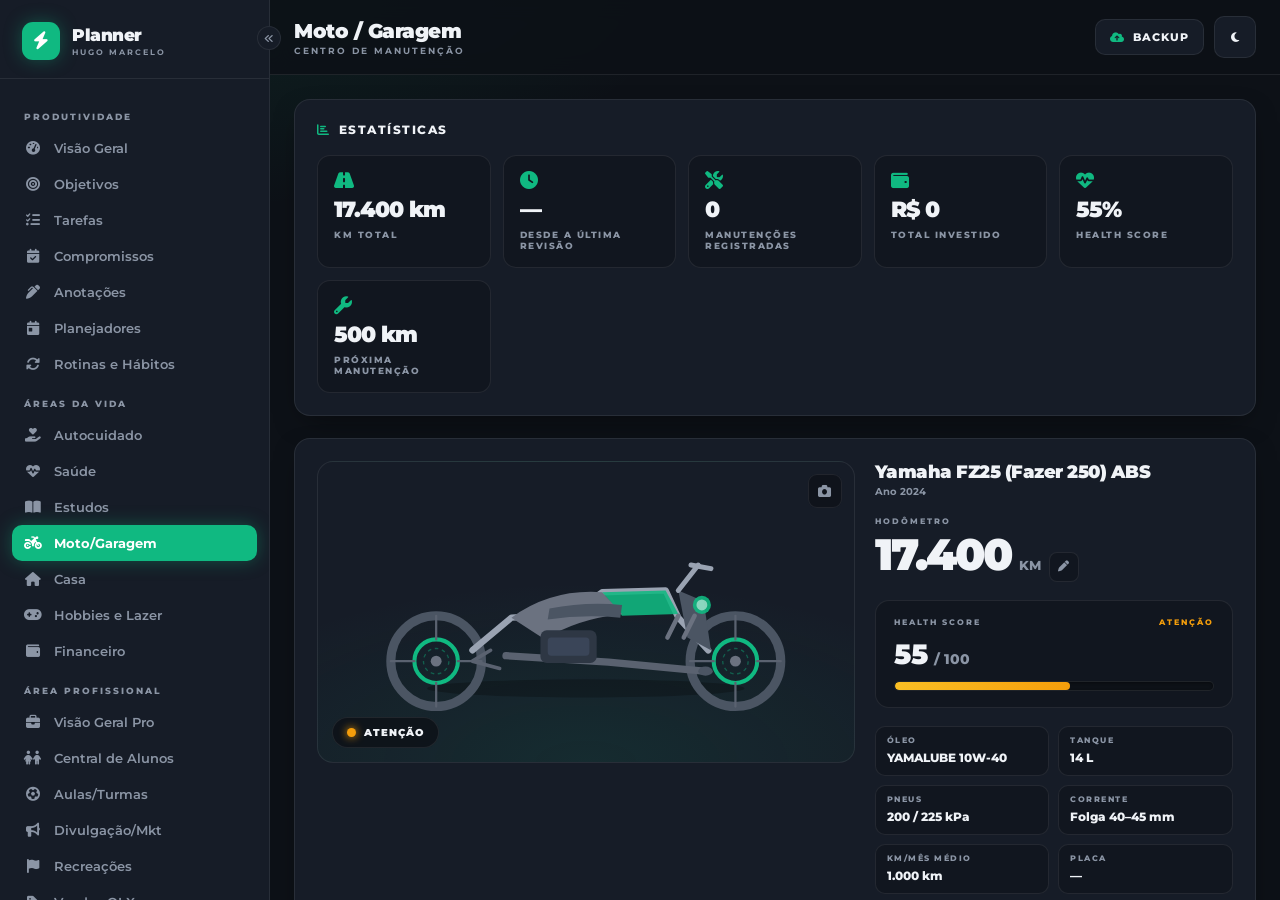
==== commit 747e977d: "Add files via upload" ====
--- a/garagem.html
+++ b/garagem.html
@@ -8,208 +8,448 @@
   <link href="https://fonts.googleapis.com/css2?family=Montserrat:wght@400;500;600;700;800;900&display=swap" rel="stylesheet">
   <link rel="stylesheet" href="style.css">
 
-  <!-- ===================================================================
-       ESTILOS SÓ DESTA PÁGINA
-       Prefixo "gr-" (garagem) pra não colidir com nada do style.css.
-       As 3 cores do semáforo ficam no :root pra que os MODAIS (que são
-       renderizados no fim do <body>, FORA do .container) também as enxerguem.
-       Esse foi um bug que já te mordeu antes; aqui já nasce resolvido.
-       =================================================================== -->
   <style>
+    /* =====================================================================
+       GARAGEM · prefixo "g-" para não colidir com o style.css global
+       Variáveis no :root para que modais (fora do .container) as enxerguem
+       ===================================================================== */
     :root {
-      --gr-bom:   #10b981;  /* verde  = tranquilo            */
-      --gr-medio: #f59e0b;  /* amarelo = fique de olho       */
-      --gr-ruim:  #ef4444;  /* vermelho = precisa de atenção */
-    }
-
-    /* ---------- 1. PAINEL DA MOTO (identidade + telemetria-resumo) ---------- */
-    .gr-painel {
-      display: grid; gap: 22px; grid-template-columns: 1fr;
-      align-items: stretch;
-    }
-    @media (min-width: 860px) { .gr-painel { grid-template-columns: 1.1fr 1fr; } }
-
-    .gr-moto-foto {
-      position: relative; border-radius: 16px; overflow: hidden;
-      background: radial-gradient(120% 120% at 50% 0%, var(--bg-soft), var(--panel));
+      --g-bom:    #10b981;
+      --g-medio:  #f59e0b;
+      --g-ruim:   #ef4444;
+      --g-info:   #3b82f6;
+    }
+
+    /* ── 0. LAYOUT GERAL DA PÁGINA (2 colunas no desktop) ───────────── */
+    .g-page-2col {
+      display: grid;
+      gap: 22px;
+      grid-template-columns: 1fr;
+      margin-bottom: 22px;
+    }
+    @media (min-width: 900px) {
+      .g-page-2col { grid-template-columns: 1.15fr 1fr; align-items: start; }
+    }
+    .g-col-side { display: flex; flex-direction: column; gap: 22px; }
+
+    /* ── 1. DASHBOARD ─────────────────────────────────────────────────── */
+    .g-dash {
+      display: grid;
+      gap: 20px;
+      grid-template-columns: 1fr;
+    }
+    @media (min-width: 900px) {
+      /* 3:2 → foto tem mais fôlego horizontal, painel de info ocupa o resto */
+      .g-dash { grid-template-columns: 3fr 2fr; align-items: start; }
+    }
+
+    /* card da foto — proporção cinematográfica fixa */
+    .g-foto-card {
+      position: relative;
+      border-radius: 16px;
+      overflow: hidden;
+      background:
+        radial-gradient(ellipse 80% 60% at 50% 100%,
+          color-mix(in srgb, var(--g-bom) 10%, transparent),
+          transparent),
+        var(--panel);
       border: 1px solid var(--border);
-      display: grid; place-items: center; min-height: 230px; padding: 18px;
-    }
-    .gr-moto-foto img { width: 100%; height: 100%; object-fit: contain; max-height: 260px; }
-    .gr-moto-foto svg { width: 92%; max-width: 420px; }
-    /* faixinha de ações sobre a foto */
-    .gr-foto-acoes {
-      position: absolute; top: 12px; right: 12px; display: flex; gap: 8px;
-    }
-    .gr-foto-btn {
-      width: 34px; height: 34px; border-radius: 9px; display: grid; place-items: center;
+      display: flex;
+      align-items: center;
+      justify-content: center;
+      /* aspect-ratio garante proporção 16:9 em qualquer largura */
+      aspect-ratio: 16 / 9;
+      padding: 24px 32px;
+    }
+    .g-foto-card svg {
+      width: 100%;
+      height: 100%;
+      max-height: 100%;
+      object-fit: contain;
+    }
+    .g-foto-card img {
+      width: 100%;
+      height: 100%;
+      object-fit: contain;
+      display: block;
+    }
+
+    /* botões sobre a foto */
+    .g-foto-btns {
+      position: absolute; top: 12px; right: 12px;
+      display: flex; gap: 7px;
+    }
+    .g-foto-btn {
+      width: 34px; height: 34px; border-radius: 9px;
       background: color-mix(in srgb, var(--bg) 70%, transparent);
-      border: 1px solid var(--border); color: var(--text-muted); font-size: 13px;
+      border: 1px solid var(--border); color: var(--text-muted);
+      display: grid; place-items: center; font-size: 13px;
       backdrop-filter: blur(4px); transition: all .15s;
     }
-    .gr-foto-btn:hover { color: var(--accent); border-color: var(--accent); }
-
-    /* selo de saúde geral no canto da foto */
-    .gr-selo {
-      position: absolute; bottom: 12px; left: 12px;
+    .g-foto-btn:hover { color: var(--accent); border-color: var(--accent); }
+
+    /* health score badge */
+    .g-health-badge {
+      position: absolute; bottom: 14px; left: 14px;
       display: inline-flex; align-items: center; gap: 8px;
-      padding: 7px 12px; border-radius: 99px;
-      background: color-mix(in srgb, var(--bg) 78%, transparent);
+      padding: 8px 14px; border-radius: 99px;
+      background: color-mix(in srgb, var(--bg) 80%, transparent);
       border: 1px solid var(--border); backdrop-filter: blur(4px);
       font-size: 10px; font-weight: 900; text-transform: uppercase; letter-spacing: 1px;
     }
-    .gr-selo .gr-bolinha { width: 10px; height: 10px; border-radius: 99px; }
-
-    /* km gigante estilo painel de jogo */
-    .gr-km-box { display: flex; flex-direction: column; gap: 4px; margin-bottom: 18px; }
-    .gr-km-label { font-size: 9px; font-weight: 800; text-transform: uppercase; letter-spacing: 2px; color: var(--text-muted); }
-    .gr-km-valor { display: flex; align-items: baseline; gap: 8px; }
-    .gr-km-valor b { font-size: 42px; font-weight: 900; letter-spacing: -1px; line-height: 1; }
-    .gr-km-valor span { font-size: 13px; font-weight: 800; color: var(--text-muted); text-transform: uppercase; }
-    .gr-km-edit {
-      width: 30px; height: 30px; border-radius: 8px; align-self: center;
-      background: var(--bg-soft); border: 1px solid var(--border); color: var(--text-muted);
-      font-size: 11px; transition: all .15s;
-    }
-    .gr-km-edit:hover { color: var(--accent); border-color: var(--accent); }
-
-    /* fichinhas de especificação */
-    .gr-specs { display: grid; grid-template-columns: 1fr 1fr; gap: 10px; }
-    .gr-spec {
-      background: var(--bg-soft); border: 1px solid var(--border); border-radius: 11px;
-      padding: 10px 12px; display: flex; flex-direction: column; gap: 2px;
-      position: relative; cursor: pointer; transition: border-color .15s;
-    }
-    .gr-spec:hover { border-color: var(--accent); }
-    .gr-spec small { font-size: 8px; font-weight: 800; text-transform: uppercase; letter-spacing: 1.5px; color: var(--text-muted); }
-    .gr-spec b { font-size: 13px; font-weight: 800; }
-
-    /* ---------- 2. CARDS DE PEÇAS (a inteligência) ---------- */
-    .gr-grid-pecas { display: grid; gap: 16px; grid-template-columns: repeat(auto-fill, minmax(220px, 1fr)); }
-    .gr-peca {
+    .g-health-dot {
+      width: 9px; height: 9px; border-radius: 99px;
+      flex-shrink: 0;
+    }
+
+    /* painel direito com KM, score e specs */
+    .g-info-panel { display: flex; flex-direction: column; gap: 18px; }
+
+    /* health score bar estilo GT */
+    .g-score-box { background: var(--bg-soft); border: 1px solid var(--border); border-radius: 14px; padding: 16px 18px; }
+    .g-score-label { font-size: 8px; font-weight: 800; text-transform: uppercase; letter-spacing: 2px; color: var(--text-muted); margin-bottom: 10px; display: flex; justify-content: space-between; align-items: center; }
+    .g-score-num { font-size: 28px; font-weight: 900; }
+    .g-score-track {
+      width: 100%; height: 10px; border-radius: 99px;
+      background: var(--bg); border: 1px solid var(--border);
+      overflow: hidden; margin-top: 10px;
+      box-shadow: inset 0 1px 3px rgba(0,0,0,.4);
+    }
+    .g-score-fill {
+      height: 100%; border-radius: 99px;
+      transition: width 1.2s cubic-bezier(.2,.8,.2,1),
+                  background .6s ease;
+    }
+
+    /* km gigante */
+    .g-km-row {
+      display: flex; align-items: baseline; gap: 8px;
+    }
+    .g-km-big { font-size: 44px; font-weight: 900; letter-spacing: -2px; line-height: 1; }
+    .g-km-unit { font-size: 13px; font-weight: 800; color: var(--text-muted); text-transform: uppercase; }
+    .g-km-edit {
+      width: 30px; height: 30px; border-radius: 8px;
+      border: 1px solid var(--border); background: var(--bg-soft);
+      color: var(--text-muted); font-size: 11px;
+      display: grid; place-items: center; transition: all .15s;
+    }
+    .g-km-edit:hover { color: var(--accent); border-color: var(--accent); }
+
+    /* specs grid */
+    .g-specs { display: grid; grid-template-columns: 1fr 1fr; gap: 9px; }
+    .g-spec {
+      background: var(--bg-soft); border: 1px solid var(--border);
+      border-radius: 10px; padding: 9px 11px;
+      cursor: pointer; transition: border-color .15s;
+    }
+    .g-spec:hover { border-color: var(--accent); }
+    .g-spec small { font-size: 7.5px; font-weight: 800; text-transform: uppercase; letter-spacing: 1.5px; color: var(--text-muted); display: block; margin-bottom: 2px; }
+    .g-spec b { font-size: 12px; font-weight: 800; }
+
+    /* ── 2. BARRAS DE VIDA DAS PEÇAS (estilo Gran Turismo) ────────────── */
+    .g-vida-grid { display: grid; gap: 14px; grid-template-columns: repeat(auto-fill, minmax(200px, 1fr)); }
+    .g-vida-card {
       background: var(--panel); border: 1px solid var(--border);
-      border-top: 3px solid var(--cor, var(--gr-bom)); border-radius: 14px;
-      padding: 16px; display: flex; flex-direction: column; box-shadow: var(--shadow);
+      border-top: 3px solid var(--cor, var(--g-bom));
+      border-radius: 13px; padding: 14px;
+      box-shadow: var(--shadow);
+      display: flex; flex-direction: column; gap: 8px;
       transition: transform .15s;
     }
-    .gr-peca:hover { transform: translateY(-3px); }
-    .gr-peca__top { display: flex; align-items: center; justify-content: space-between; gap: 8px; margin-bottom: 12px; }
-    .gr-peca__nome { font-size: 11px; font-weight: 900; text-transform: uppercase; letter-spacing: .5px; display: flex; align-items: center; gap: 7px; }
-    .gr-peca__nome i { color: var(--cor, var(--gr-bom)); width: 16px; text-align: center; }
-    .gr-peca__edit { color: var(--text-muted); font-size: 11px; opacity: .5; transition: opacity .15s, color .15s; }
-    .gr-peca:hover .gr-peca__edit { opacity: 1; }
-    .gr-peca__edit:hover { color: var(--accent); }
-    .gr-peca__metrica { display: flex; align-items: baseline; gap: 6px; margin-bottom: 4px; }
-    .gr-peca__metrica b { font-size: 26px; font-weight: 900; line-height: 1; }
-    .gr-peca__metrica span { font-size: 9px; font-weight: 800; text-transform: uppercase; letter-spacing: 1px; color: var(--text-muted); }
-    .gr-bar { height: 6px; border-radius: 99px; background: var(--bg-soft); overflow: hidden; margin: 10px 0; }
-    .gr-bar__fill { height: 100%; border-radius: 99px; background: var(--cor, var(--gr-bom)); transition: width .8s cubic-bezier(.4,0,.2,1); }
-    .gr-peca__rodape { display: flex; justify-content: space-between; font-size: 8.5px; font-weight: 800; text-transform: uppercase; letter-spacing: 1px; color: var(--text-muted); margin-bottom: 12px; }
-    .gr-peca__rodape em { color: var(--cor, var(--gr-bom)); font-style: normal; }
-    .gr-peca__btn {
-      margin-top: auto; padding: 9px; border-radius: 9px; text-align: center;
-      font-size: 9px; font-weight: 900; text-transform: uppercase; letter-spacing: 1px;
-      background: color-mix(in srgb, var(--cor, var(--gr-bom)) 14%, transparent);
-      border: 1px solid color-mix(in srgb, var(--cor, var(--gr-bom)) 35%, transparent);
-      color: var(--cor, var(--gr-bom)); transition: all .15s; width: 100%;
-    }
-    .gr-peca__btn:hover { background: var(--cor, var(--gr-bom)); color: #fff; }
-
-    /* ---------- 3. e 4. RASTREADORES (semanal e mensal) ---------- */
-    .gr-nav { display: flex; align-items: center; justify-content: center; gap: 14px; margin-bottom: 16px; }
-    .gr-nav__btn { width: 36px; height: 36px; border-radius: 9px; background: var(--bg-soft); border: 1px solid var(--border); color: var(--text-strong); transition: all .15s; }
-    .gr-nav__btn:hover { color: var(--accent); border-color: var(--accent); }
-    .gr-nav__label { font-size: 12px; font-weight: 800; text-transform: uppercase; letter-spacing: 1px; min-width: 200px; text-align: center; }
-
-    .gr-check {
-      display: flex; align-items: center; gap: 12px; padding: 12px 14px;
+    .g-vida-card:hover { transform: translateY(-3px); }
+    .g-vida-top { display: flex; align-items: center; justify-content: space-between; }
+    .g-vida-nome { font-size: 10px; font-weight: 900; text-transform: uppercase; letter-spacing: .5px; display: flex; align-items: center; gap: 7px; }
+    .g-vida-nome i { color: var(--cor, var(--g-bom)); width: 14px; text-align: center; }
+    .g-vida-edit { color: var(--text-muted); font-size: 11px; opacity: 0; transition: opacity .15s, color .15s; }
+    .g-vida-card:hover .g-vida-edit { opacity: 1; }
+    .g-vida-edit:hover { color: var(--accent); }
+    .g-vida-metrica { display: flex; align-items: baseline; gap: 5px; }
+    .g-vida-metrica b { font-size: 22px; font-weight: 900; line-height: 1; }
+    .g-vida-metrica span { font-size: 8.5px; font-weight: 800; text-transform: uppercase; letter-spacing: .5px; color: var(--text-muted); }
+    .g-vida-bar { height: 5px; border-radius: 99px; background: var(--bg-soft); overflow: hidden; }
+    .g-vida-fill { height: 100%; border-radius: 99px; background: var(--cor, var(--g-bom)); transition: width .9s cubic-bezier(.4,0,.2,1); }
+    .g-vida-footer { display: flex; justify-content: space-between; font-size: 8px; font-weight: 800; text-transform: uppercase; letter-spacing: .5px; color: var(--text-muted); }
+    .g-vida-footer em { color: var(--cor, var(--g-bom)); font-style: normal; }
+    .g-vida-btn {
+      margin-top: 2px; padding: 8px; border-radius: 8px; width: 100%;
+      text-align: center; font-size: 8.5px; font-weight: 900; text-transform: uppercase; letter-spacing: .8px;
+      background: color-mix(in srgb, var(--cor, var(--g-bom)) 12%, transparent);
+      border: 1px solid color-mix(in srgb, var(--cor, var(--g-bom)) 30%, transparent);
+      color: var(--cor, var(--g-bom)); transition: all .15s;
+    }
+    .g-vida-btn:hover { background: var(--cor, var(--g-bom)); color: #fff; }
+
+    /* ── 3. ABAS ──────────────────────────────────────────────────────── */
+    .g-tabs { display: flex; gap: 4px; background: var(--bg-soft); border: 1px solid var(--border); border-radius: 12px; padding: 4px; margin-bottom: 18px; }
+    .g-tab {
+      flex: 1; padding: 9px 14px; border-radius: 9px; text-align: center;
+      font-size: 10px; font-weight: 900; text-transform: uppercase; letter-spacing: 1px;
+      color: var(--text-muted); transition: all .18s;
+    }
+    .g-tab.is-active { background: var(--accent); color: #fff; box-shadow: var(--glow); }
+
+    /* ── 4. CHECKLIST DE INSPEÇÃO ─────────────────────────────────────── */
+    .g-nav {
+      display: flex; align-items: center; gap: 6px;
+      background: var(--panel); border: 1px solid var(--border);
+      border-radius: 12px; padding: 5px; margin-bottom: 16px;
+    }
+    .g-nav__btn {
+      width: 32px; height: 32px; border-radius: 8px;
+      display: grid; place-items: center; color: var(--text-muted);
+      transition: all .15s;
+    }
+    .g-nav__btn:hover { background: var(--bg-soft); color: var(--text-strong); }
+    .g-nav__btn:active { transform: scale(.9); }
+    .g-nav__label { flex: 1; font-size: 10px; font-weight: 900; text-transform: uppercase; letter-spacing: 1px; text-align: center; }
+    .g-nav__hoje {
+      font-size: 9px; font-weight: 800; text-transform: uppercase; letter-spacing: 1px;
+      padding: 7px 12px; border-radius: 8px;
+      background: var(--accent-soft); color: var(--accent); transition: all .15s;
+    }
+    .g-nav__hoje:hover { background: var(--accent); color: #fff; }
+
+    /* itens do checklist — ciclo: vazio → ✔ verde → ✖ vermelho → vazio */
+    .g-check-item {
+      display: flex; align-items: center; gap: 12px;
+      padding: 11px 13px; border-radius: 11px; border: 1px solid var(--border);
+      background: var(--bg-soft); margin-bottom: 8px;
+      transition: border-color .15s, background .15s;
+    }
+    .g-check-item:hover { border-color: var(--accent); }
+    .g-check-item.is-ok { border-color: var(--g-bom); background: color-mix(in srgb, var(--g-bom) 7%, var(--bg-soft)); }
+    .g-check-item.is-fail { border-color: var(--g-ruim); background: color-mix(in srgb, var(--g-ruim) 7%, var(--bg-soft)); }
+
+    .g-check-btn {
+      width: 28px; height: 28px; border-radius: 8px; flex-shrink: 0;
+      border: 2px solid var(--border); background: var(--bg);
+      display: grid; place-items: center; font-size: 12px; color: transparent;
+      cursor: pointer; transition: all .14s; flex-direction: column;
+    }
+    .g-check-item.is-ok   .g-check-btn { background: var(--g-bom);  border-color: var(--g-bom);  color: #fff; box-shadow: 0 3px 10px -3px rgba(16,185,129,.6); }
+    .g-check-item.is-fail .g-check-btn { background: var(--g-ruim); border-color: var(--g-ruim); color: #fff; box-shadow: 0 3px 10px -3px rgba(239,68,68,.6); }
+
+    .g-check-nome { flex: 1; font-size: 13px; font-weight: 700; }
+    .g-check-item.is-fail .g-check-nome { color: var(--g-ruim); }
+
+    .g-check-acoes { display: flex; gap: 6px; opacity: 0; transition: opacity .15s; }
+    .g-check-item:hover .g-check-acoes { opacity: 1; }
+    .g-check-acoes button { color: var(--text-muted); font-size: 12px; padding: 4px; transition: color .15s; }
+    .g-check-acoes button:hover { color: var(--accent); }
+    .g-check-acoes button.danger:hover { color: var(--g-ruim); }
+
+    /* badge do item com problema */
+    .g-alerta-badge {
+      font-size: 8px; font-weight: 900; text-transform: uppercase; letter-spacing: 1px;
+      padding: 3px 8px; border-radius: 99px;
+      background: color-mix(in srgb, var(--g-ruim) 15%, transparent);
+      color: var(--g-ruim); border: 1px solid color-mix(in srgb, var(--g-ruim) 30%, transparent);
+      flex-shrink: 0;
+    }
+
+    /* resumo da semana (contadores) */
+    .g-semana-resumo {
+      display: flex; gap: 10px; flex-wrap: wrap; margin-bottom: 16px;
+    }
+    .g-resumo-chip {
+      display: flex; align-items: center; gap: 7px;
+      padding: 7px 13px; border-radius: 99px;
+      background: var(--bg-soft); border: 1px solid var(--border);
+      font-size: 10px; font-weight: 800;
+    }
+    .g-resumo-chip i { font-size: 11px; }
+
+    /* ── 5. PRÓXIMAS MANUTENÇÕES ──────────────────────────────────────── */
+    .g-prox-grid { display: grid; gap: 12px; grid-template-columns: repeat(auto-fill, minmax(220px, 1fr)); }
+    .g-prox-card {
+      background: var(--panel); border: 1px solid var(--border);
+      border-left: 4px solid var(--cor, var(--g-bom));
+      border-radius: 13px; padding: 14px 16px;
+      display: flex; align-items: center; gap: 13px;
+      transition: transform .15s;
+    }
+    .g-prox-card:hover { transform: translateY(-2px); }
+    .g-prox-ico {
+      width: 42px; height: 42px; flex-shrink: 0; border-radius: 11px;
+      background: color-mix(in srgb, var(--cor, var(--g-bom)) 12%, transparent);
+      color: var(--cor, var(--g-bom)); display: grid; place-items: center; font-size: 17px;
+    }
+    .g-prox-info { flex: 1; min-width: 0; }
+    .g-prox-nome { font-size: 12px; font-weight: 800; white-space: nowrap; overflow: hidden; text-overflow: ellipsis; }
+    .g-prox-sub { font-size: 10px; color: var(--text-muted); font-weight: 700; margin-top: 2px; }
+    .g-prox-edit { color: var(--text-muted); font-size: 12px; opacity: 0; transition: opacity .15s; padding: 4px; }
+    .g-prox-card:hover .g-prox-edit { opacity: 1; }
+    .g-prox-edit:hover { color: var(--accent); }
+
+    /* ── 6. HISTÓRICO TIMELINE ────────────────────────────────────────── */
+    .g-timeline { position: relative; }
+    .g-timeline::before {
+      content: ''; position: absolute;
+      left: 20px; top: 0; bottom: 0;
+      width: 2px; background: var(--border); border-radius: 99px;
+    }
+    .g-tl-item {
+      position: relative; padding-left: 52px; padding-bottom: 22px;
+    }
+    .g-tl-item:last-child { padding-bottom: 0; }
+    .g-tl-ico {
+      position: absolute; left: 0;
+      width: 42px; height: 42px; border-radius: 11px;
+      background: var(--panel); border: 2px solid var(--border);
+      display: grid; place-items: center; font-size: 15px; color: var(--accent);
+      z-index: 1;
+    }
+    .g-tl-card {
       background: var(--bg-soft); border: 1px solid var(--border); border-radius: 12px;
-      margin-bottom: 10px; transition: border-color .15s;
-    }
-    .gr-check.is-done { border-color: var(--gr-bom); background: color-mix(in srgb, var(--gr-bom) 8%, var(--bg-soft)); }
-    .gr-check__box {
-      width: 26px; height: 26px; border-radius: 8px; flex-shrink: 0;
-      border: 2px solid var(--border); display: grid; place-items: center;
-      color: transparent; font-size: 12px; transition: all .15s;
-    }
-    .gr-check.is-done .gr-check__box { background: var(--gr-bom); border-color: var(--gr-bom); color: #fff; }
-    .gr-check__nome { flex: 1; font-size: 13px; font-weight: 700; }
-    .gr-check__acoes { display: flex; gap: 6px; opacity: .5; transition: opacity .15s; }
-    .gr-check:hover .gr-check__acoes { opacity: 1; }
-    .gr-check__acoes button { color: var(--text-muted); font-size: 12px; padding: 4px; transition: color .15s; }
-    .gr-check__acoes button:hover { color: var(--accent); }
-    .gr-check__acoes button.danger:hover { color: var(--gr-ruim); }
-
-    /* mapa de calor do ano (52 semanas) */
-    .gr-heat { display: grid; grid-template-columns: repeat(26, 1fr); gap: 4px; margin-top: 16px; }
-    .gr-heat__cel { aspect-ratio: 1; border-radius: 3px; background: var(--bg-soft); border: 1px solid var(--border); }
-    .gr-heat__cel[data-nivel="1"] { background: color-mix(in srgb, var(--gr-bom) 30%, var(--bg-soft)); }
-    .gr-heat__cel[data-nivel="2"] { background: color-mix(in srgb, var(--gr-bom) 60%, var(--bg-soft)); }
-    .gr-heat__cel[data-nivel="3"] { background: var(--gr-bom); border-color: var(--gr-bom); }
-    .gr-heat__cel.is-atual { outline: 2px solid var(--accent); outline-offset: 1px; }
-
-    /* grade mensal: 12 meses x itens */
-    .gr-mensal-grid { width: 100%; border-collapse: collapse; font-size: 11px; }
-    .gr-mensal-grid th { font-size: 8px; font-weight: 800; text-transform: uppercase; letter-spacing: .5px; color: var(--text-muted); padding: 6px 2px; text-align: center; }
-    .gr-mensal-grid td.nome { font-size: 11px; font-weight: 700; text-align: left; padding: 6px 8px; white-space: nowrap; }
-    .gr-mensal-grid td.cel { text-align: center; padding: 3px; }
-    .gr-mensal-dot { width: 22px; height: 22px; border-radius: 7px; margin: 0 auto; background: var(--bg-soft); border: 1px solid var(--border); display: grid; place-items: center; color: transparent; font-size: 10px; transition: all .12s; }
-    .gr-mensal-dot.is-done { background: var(--gr-bom); border-color: var(--gr-bom); color: #fff; }
-    .gr-mensal-dot.is-atual { outline: 2px solid var(--accent); outline-offset: 1px; }
-
-    /* ---------- 5. HISTÓRICO ---------- */
-    .gr-hist-item {
+      padding: 13px 15px; display: flex; justify-content: space-between; align-items: flex-start; gap: 12px;
+    }
+    .g-tl-main b { font-size: 13px; font-weight: 800; display: block; }
+    .g-tl-meta { font-size: 10px; color: var(--text-muted); font-weight: 700; margin-top: 3px; }
+    .g-tl-obs { font-size: 11px; color: var(--text-muted); margin-top: 6px; font-style: italic; line-height: 1.4; }
+    .g-tl-right { text-align: right; flex-shrink: 0; }
+    .g-tl-valor { font-size: 15px; font-weight: 900; color: var(--accent); }
+    .g-tl-del { display: block; margin-top: 6px; color: var(--text-muted); font-size: 11px; transition: color .15s; }
+    .g-tl-del:hover { color: var(--g-ruim); }
+
+    /* ── 7. HISTÓRICO DE KM ───────────────────────────────────────────── */
+    .g-km-hist-item {
       display: grid; grid-template-columns: auto 1fr auto; gap: 12px; align-items: center;
-      padding: 14px; background: var(--bg-soft); border: 1px solid var(--border);
-      border-radius: 12px; margin-bottom: 10px;
-    }
-    .gr-hist-icone { width: 40px; height: 40px; border-radius: 11px; background: var(--accent-soft); color: var(--accent); display: grid; place-items: center; font-size: 16px; }
-    .gr-hist-info b { font-size: 13px; font-weight: 800; display: block; }
-    .gr-hist-info small { font-size: 10px; color: var(--text-muted); font-weight: 700; }
-    .gr-hist-valor { text-align: right; }
-    .gr-hist-valor b { font-size: 14px; font-weight: 900; color: var(--accent); }
-    .gr-hist-valor button { display: block; margin-top: 4px; color: var(--text-muted); font-size: 11px; }
-    .gr-hist-valor button:hover { color: var(--gr-ruim); }
-
-    .gr-vazio { font-size: 12px; color: var(--text-muted); font-style: italic; padding: 12px 4px; }
-
-    /* cabeçalho de cada card com botão à direita */
-    .gr-card-head { display: flex; align-items: center; justify-content: space-between; gap: 10px; margin-bottom: 16px; }
-    .gr-card-head .card__title { margin-bottom: 0; }
-    .gr-add-btn { font-size: 9px; padding: 8px 12px; }
-
-    /* ---------- MINI-MODAL GENÉRICO (prompt/confirm) ---------- */
-    .gr-modal { position: fixed; inset: 0; z-index: 120; display: none; align-items: center; justify-content: center; padding: 16px; background: rgba(0,0,0,.7); backdrop-filter: blur(6px); }
-    .gr-modal.is-open { display: flex; }
-    .gr-modal__box { background: var(--bg); border: 1px solid var(--border); border-radius: 18px; width: 100%; max-width: 460px; box-shadow: var(--shadow); animation: pop .25s ease; max-height: 90vh; overflow-y: auto; }
-    .gr-modal__head { display: flex; align-items: center; justify-content: space-between; padding: 16px 18px; border-bottom: 1px solid var(--border); background: var(--panel); }
-    .gr-modal__head h3 { font-size: 12px; font-weight: 900; text-transform: uppercase; letter-spacing: 1px; display: flex; align-items: center; gap: 8px; }
-    .gr-modal__head h3 i { color: var(--accent); }
-    .gr-modal__close { color: var(--text-muted); font-size: 17px; }
-    .gr-modal__close:hover { color: var(--gr-ruim); }
-    .gr-modal__body { padding: 18px; display: flex; flex-direction: column; gap: 14px; }
-    .gr-modal__body p { font-size: 13px; color: var(--text-muted); line-height: 1.5; }
-
-    /* campos de formulário reutilizáveis nos modais */
-    .gr-campo { display: flex; flex-direction: column; gap: 5px; }
-    .gr-campo label { font-size: 9px; font-weight: 800; text-transform: uppercase; letter-spacing: 1px; color: var(--text-muted); }
-    .gr-input, .gr-select {
+      padding: 11px 14px; background: var(--bg-soft); border: 1px solid var(--border);
+      border-radius: 11px; margin-bottom: 8px;
+    }
+    .g-km-hist-ico { width: 36px; height: 36px; border-radius: 9px; background: var(--accent-soft); color: var(--accent); display: grid; place-items: center; font-size: 14px; }
+    .g-km-hist-info b { font-size: 14px; font-weight: 900; display: block; }
+    .g-km-hist-info small { font-size: 10px; color: var(--text-muted); font-weight: 700; }
+    .g-km-hist-del { color: var(--text-muted); font-size: 12px; transition: color .15s; }
+    .g-km-hist-del:hover { color: var(--g-ruim); }
+
+    /* ── 8. DOCUMENTAÇÃO ──────────────────────────────────────────────── */
+    .g-doc-grid { display: grid; gap: 12px; grid-template-columns: repeat(auto-fill, minmax(200px, 1fr)); }
+    .g-doc-card {
+      background: var(--panel); border: 1px solid var(--border);
+      border-radius: 13px; padding: 16px;
+      display: flex; flex-direction: column; gap: 10px;
+      transition: border-color .15s;
+      cursor: pointer;
+    }
+    .g-doc-card:hover { border-color: var(--accent); }
+    .g-doc-top { display: flex; align-items: center; justify-content: space-between; gap: 8px; }
+    .g-doc-nome { font-size: 12px; font-weight: 900; text-transform: uppercase; letter-spacing: .5px; display: flex; align-items: center; gap: 7px; }
+    .g-doc-nome i { color: var(--accent); }
+    .g-doc-status { font-size: 8.5px; font-weight: 900; text-transform: uppercase; letter-spacing: .8px; padding: 3px 9px; border-radius: 99px; }
+    .g-doc-status--ok   { background: color-mix(in srgb, var(--g-bom) 12%, transparent); color: var(--g-bom); }
+    .g-doc-status--alerta { background: color-mix(in srgb, var(--g-medio) 12%, transparent); color: var(--g-medio); }
+    .g-doc-status--vencido { background: color-mix(in srgb, var(--g-ruim) 12%, transparent); color: var(--g-ruim); }
+    .g-doc-venc { font-size: 10px; color: var(--text-muted); font-weight: 700; }
+    .g-doc-obs { font-size: 11px; color: var(--text-muted); font-style: italic; line-height: 1.4; }
+
+    /* ── 9. ESTATÍSTICAS ──────────────────────────────────────────────── */
+    .g-stats-grid { display: grid; gap: 12px; grid-template-columns: repeat(auto-fill, minmax(160px, 1fr)); }
+    .g-stat {
+      background: var(--bg-soft); border: 1px solid var(--border); border-radius: 13px;
+      padding: 16px; display: flex; flex-direction: column; gap: 6px;
+    }
+    .g-stat i { font-size: 18px; color: var(--accent); }
+    .g-stat b { font-size: 22px; font-weight: 900; letter-spacing: -1px; }
+    .g-stat span { font-size: 9px; font-weight: 800; text-transform: uppercase; letter-spacing: 1.5px; color: var(--text-muted); }
+
+    /* ── 10. CARD-HEAD padrão ─────────────────────────────────────────── */
+    .g-card-head { display: flex; align-items: center; justify-content: space-between; gap: 10px; margin-bottom: 18px; }
+    .g-card-head .card__title { margin-bottom: 0; }
+    .g-add { font-size: 9px; padding: 8px 12px; }
+
+    /* ── 11. REVISÕES DE GARANTIA ─────────────────────────────────────── */
+    .g-rev-grid {
+      display: grid; gap: 10px;
+      grid-template-columns: repeat(auto-fill, minmax(168px, 1fr));
+    }
+    .g-rev-card {
+      background: var(--bg-soft); border: 1px solid var(--border);
+      border-top: 3px solid var(--cor, var(--border));
+      border-radius: 12px; padding: 14px;
+      display: flex; flex-direction: column; gap: 7px;
+      cursor: pointer; position: relative;
+      transition: transform .15s, border-color .15s;
+    }
+    .g-rev-card:hover { transform: translateY(-2px); border-color: var(--cor, var(--accent)); }
+    .g-rev-card.is-feita { background: color-mix(in srgb, var(--g-bom) 6%, var(--bg-soft)); }
+    .g-rev-card.is-pulei  { background: color-mix(in srgb, var(--g-medio) 5%, var(--bg-soft)); opacity: .85; }
+    .g-rev-num {
+      font-size: 9px; font-weight: 900; text-transform: uppercase;
+      letter-spacing: 1.5px; color: var(--text-muted);
+    }
+    .g-rev-gratuita {
+      display: inline-block; font-size: 7.5px; font-weight: 900;
+      text-transform: uppercase; letter-spacing: .8px;
+      padding: 2px 7px; border-radius: 99px; margin-top: 2px;
+      background: color-mix(in srgb, var(--g-info) 14%, transparent);
+      color: var(--g-info); border: 1px solid color-mix(in srgb, var(--g-info) 30%, transparent);
+    }
+    .g-rev-km { font-size: 20px; font-weight: 900; letter-spacing: -1px; line-height: 1; color: var(--cor, var(--text-strong)); }
+    .g-rev-tempo { font-size: 10px; font-weight: 700; color: var(--text-muted); }
+    .g-rev-bar { height: 4px; border-radius: 99px; background: var(--bg); overflow: hidden; }
+    .g-rev-fill { height: 100%; border-radius: 99px; background: var(--cor, var(--g-bom)); transition: width .8s cubic-bezier(.4,0,.2,1); }
+    .g-rev-rodape { font-size: 9px; font-weight: 800; text-transform: uppercase; letter-spacing: .6px; color: var(--text-muted); display: flex; justify-content: space-between; align-items: center; }
+    .g-rev-rodape em { font-style: normal; color: var(--cor, var(--text-muted)); }
+    .g-rev-check {
+      position: absolute; top: 10px; right: 10px;
+      width: 22px; height: 22px; border-radius: 6px;
+      border: 2px solid var(--border); background: var(--bg);
+      display: grid; place-items: center; font-size: 10px; color: transparent;
+      transition: all .14s;
+    }
+    .g-rev-card.is-feita .g-rev-check { background: var(--g-bom);   border-color: var(--g-bom);   color: #fff; }
+    .g-rev-card.is-pulei .g-rev-check { background: var(--g-medio); border-color: var(--g-medio); color: #fff; }
+    .g-rev-proxima {
+      font-size: 7.5px; font-weight: 900; text-transform: uppercase; letter-spacing: .8px;
+      padding: 2px 8px; border-radius: 99px; white-space: nowrap;
+      background: color-mix(in srgb, var(--accent) 14%, transparent);
+      color: var(--accent); border: 1px solid color-mix(in srgb, var(--accent) 30%, transparent);
+      animation: gPulsa 1.8s ease-in-out infinite;
+    }
+    @keyframes gPulsa { 0%,100% { opacity:1; } 50% { opacity:.45; } }
+
+    /* ── 12. CAMPOS DOS MODAIS ────────────────────────────────────────── */
+    .g-modal { position: fixed; inset: 0; z-index: 120; display: none; align-items: center; justify-content: center; padding: 16px; background: rgba(0,0,0,.72); backdrop-filter: blur(6px); }
+    .g-modal.is-open { display: flex; }
+    .g-modal__box { background: var(--bg); border: 1px solid var(--border); border-radius: 18px; width: 100%; max-width: 480px; box-shadow: var(--shadow); animation: pop .25s ease; max-height: 92vh; overflow-y: auto; }
+    .g-modal__head { display: flex; align-items: center; justify-content: space-between; padding: 16px 18px; border-bottom: 1px solid var(--border); background: var(--panel); border-radius: 18px 18px 0 0; }
+    .g-modal__head h3 { font-size: 12px; font-weight: 900; text-transform: uppercase; letter-spacing: 1px; display: flex; align-items: center; gap: 8px; }
+    .g-modal__head h3 i { color: var(--accent); }
+    .g-modal__close { color: var(--text-muted); font-size: 17px; }
+    .g-modal__close:hover { color: var(--g-ruim); }
+    .g-modal__body { padding: 18px; display: flex; flex-direction: column; gap: 13px; }
+    .g-modal__foot { display: flex; gap: 10px; padding-top: 2px; }
+    .g-modal__foot .btn { flex: 1; justify-content: center; }
+    .g-campo { display: flex; flex-direction: column; gap: 5px; }
+    .g-campo label { font-size: 8.5px; font-weight: 800; text-transform: uppercase; letter-spacing: 1.2px; color: var(--text-muted); }
+    .g-input, .g-select, .g-textarea {
       width: 100%; padding: 10px 12px; border-radius: 10px;
-      background: var(--bg-soft); border: 1px solid var(--border); color: var(--text-strong);
-      font-family: inherit; font-size: 13px; font-weight: 600;
-    }
-    .gr-input:focus, .gr-select:focus { outline: none; border-color: var(--accent); }
-    .gr-dupla { display: grid; grid-template-columns: 1fr 1fr; gap: 12px; }
-    .gr-modal__rodape { display: flex; gap: 10px; padding-top: 4px; }
-    .gr-modal__rodape .btn { flex: 1; justify-content: center; }
-
-    /* "+XP" que sobe na tela ao cumprir um cuidado */
-    .gr-xp-pop {
-      position: fixed; left: 50%; top: 50%; transform: translate(-50%, -50%);
-      font-size: 26px; font-weight: 900; color: var(--gr-bom); z-index: 9998;
-      pointer-events: none; animation: grSobe .9s ease forwards; text-shadow: 0 2px 14px rgba(16,185,129,.5);
-    }
-    @keyframes grSobe { 0% { opacity: 0; transform: translate(-50%, -30%) scale(.6); } 20% { opacity: 1; } 100% { opacity: 0; transform: translate(-50%, -140%) scale(1.1); } }
+      background: var(--bg-soft); border: 1px solid var(--border);
+      color: var(--text-strong); font-family: inherit; font-size: 13px; font-weight: 600;
+    }
+    .g-input:focus, .g-select:focus, .g-textarea:focus { outline: none; border-color: var(--accent); }
+    .g-textarea { resize: vertical; min-height: 70px; line-height: 1.5; }
+    .g-dupla { display: grid; grid-template-columns: 1fr 1fr; gap: 12px; }
+    .g-modal__info { font-size: 11px; color: var(--text-muted); line-height: 1.5; }
+
+    /* ── 12. XP POP ───────────────────────────────────────────────────── */
+    .g-xp-pop {
+      position: fixed; top: 50%; left: 50%;
+      transform: translate(-50%, -50%);
+      font-size: 28px; font-weight: 900; color: var(--g-bom);
+      z-index: 9998; pointer-events: none;
+      text-shadow: 0 2px 14px rgba(16,185,129,.5);
+      animation: gXpSobe .9s ease forwards;
+    }
+    @keyframes gXpSobe {
+      0%   { opacity: 0; transform: translate(-50%,-30%) scale(.6); }
+      20%  { opacity: 1; }
+      100% { opacity: 0; transform: translate(-50%,-150%) scale(1.1); }
+    }
+
+    /* ── 13. VAZIO ────────────────────────────────────────────────────── */
+    .g-vazio { font-size: 12px; color: var(--text-muted); font-style: italic; padding: 10px 4px; }
   </style>
 </head>
 
@@ -222,20 +462,20 @@
 
     <header class="header">
       <div class="header__left">
-        <button class="btn btn--icon btn--menu" onclick="abrirMenu()" aria-label="Abrir menu">
+        <button class="btn btn--icon btn--menu" onclick="abrirMenu()">
           <i class="fa-solid fa-bars"></i>
         </button>
         <div>
           <h1 class="header__title">Moto / Garagem</h1>
-          <p class="header__subtitle">Telemetria &amp; Manutenção</p>
+          <p class="header__subtitle">Centro de Manutenção</p>
         </div>
       </div>
       <div class="header__actions">
         <button class="btn" onclick="abrirSync()">
-          <i class="fa-solid fa-cloud-arrow-up" style="color: var(--accent)"></i>
+          <i class="fa-solid fa-cloud-arrow-up" style="color:var(--accent)"></i>
           <span>Backup</span>
         </button>
-        <button class="btn btn--icon" id="btn-tema" onclick="Tema.alternar()" aria-label="Trocar tema">
+        <button class="btn btn--icon" id="btn-tema" onclick="Tema.alternar()">
           <i class="fa-solid fa-moon"></i>
         </button>
       </div>
@@ -243,107 +483,161 @@
 
     <div class="container fade-up">
 
-      <!-- ============ 1. PAINEL DA MOTO ============ -->
-      <div class="card gr-painel" style="margin-bottom: 22px;">
-
-        <!-- Foto / ilustração -->
-        <div class="gr-moto-foto" id="gr-foto"></div>
-
-        <!-- Identidade + specs -->
-        <div>
-          <div class="gr-km-box">
-            <span class="gr-km-label">Hodômetro atual</span>
-            <div class="gr-km-valor">
-              <b id="gr-km">0</b>
-              <span>km</span>
-              <button class="gr-km-edit" onclick="editarKm()" title="Atualizar quilometragem">
-                <i class="fa-solid fa-pen"></i>
-              </button>
+      <!-- ── LINHA 1: ESTATÍSTICAS (full width) ─────────────────── -->
+      <div class="card" style="margin-bottom:22px;">
+        <div class="g-card-head">
+          <h2 class="card__title"><i class="fa-solid fa-chart-bar"></i> Estatísticas</h2>
+        </div>
+        <div class="g-stats-grid" id="g-stats-grid"></div>
+      </div>
+
+      <!-- ── LINHA 2: DASHBOARD (full width, 2 colunas internas) ── -->
+      <div class="g-dash card" style="margin-bottom:22px; padding:22px;">
+        <div class="g-foto-card" id="g-foto-box"></div>
+        <div class="g-info-panel">
+          <div>
+            <div style="font-size:18px; font-weight:900; letter-spacing:-.5px; cursor:pointer;" onclick="editarCampo('modelo')" id="g-modelo-txt">—</div>
+            <div style="font-size:10px; font-weight:700; color:var(--text-muted); margin-top:2px; cursor:pointer;" onclick="editarCampo('ano')" id="g-ano-txt">—</div>
+          </div>
+          <div>
+            <div style="font-size:8px; font-weight:800; text-transform:uppercase; letter-spacing:2px; color:var(--text-muted); margin-bottom:6px;">Hodômetro</div>
+            <div class="g-km-row">
+              <b class="g-km-big" id="g-km-txt">0</b>
+              <span class="g-km-unit">km</span>
+              <button class="g-km-edit" onclick="editarKm()"><i class="fa-solid fa-pen"></i></button>
             </div>
           </div>
-
-          <div class="gr-specs" id="gr-specs"></div>
-        </div>
-      </div>
-
-      <!-- ============ 2. ESTADO DAS PEÇAS ============ -->
-      <div class="card" style="margin-bottom: 22px;">
-        <div class="gr-card-head">
-          <h2 class="card__title"><i class="fa-solid fa-gauge-high"></i> Estado das peças</h2>
-          <button class="btn btn--primary gr-add-btn" onclick="abrirPeca()">
+          <div class="g-score-box">
+            <div class="g-score-label">
+              <span>Health Score</span>
+              <span id="g-score-rotulo" style="color:var(--g-bom);">Excelente</span>
+            </div>
+            <div style="display:flex; align-items:baseline; gap:6px;">
+              <span class="g-score-num" id="g-score-num">100</span>
+              <span style="font-size:14px; font-weight:800; color:var(--text-muted);">/ 100</span>
+            </div>
+            <div class="g-score-track"><div class="g-score-fill" id="g-score-fill" style="width:100%;"></div></div>
+          </div>
+          <div class="g-specs" id="g-specs-box"></div>
+        </div>
+      </div>
+
+      <!-- ── LINHA 3: STATUS DAS PEÇAS (full width) ─────────────── -->
+      <div class="card" style="margin-bottom:22px;">
+        <div class="g-card-head">
+          <h2 class="card__title"><i class="fa-solid fa-gauge-high"></i> Status das Peças</h2>
+          <button class="btn btn--primary g-add" onclick="abrirModalPeca()">
             <i class="fa-solid fa-plus"></i> Peça
           </button>
         </div>
-        <div class="gr-grid-pecas" id="gr-pecas"></div>
-      </div>
-
-      <!-- ============ 3. RASTREADOR SEMANAL ============ -->
-      <div class="card" style="margin-bottom: 22px;">
-        <div class="gr-card-head">
-          <h2 class="card__title"><i class="fa-solid fa-calendar-week"></i> Cuidados da semana</h2>
-          <button class="btn btn--primary gr-add-btn" onclick="abrirItemSemanal()">
-            <i class="fa-solid fa-plus"></i> Cuidado
-          </button>
-        </div>
-
-        <div class="gr-nav">
-          <button class="gr-nav__btn" onclick="mudarSemana(-1)"><i class="fa-solid fa-chevron-left"></i></button>
-          <span class="gr-nav__label" id="gr-label-semana">—</span>
-          <button class="gr-nav__btn" onclick="mudarSemana(1)"><i class="fa-solid fa-chevron-right"></i></button>
-        </div>
-
-        <div id="gr-semanal"></div>
-
-        <div style="display:flex; justify-content:flex-end; margin-top:8px;">
-          <button class="btn" onclick="resetarSemana()" style="font-size:9px;">
-            <i class="fa-solid fa-rotate-left" style="color:var(--gr-medio)"></i> Resetar esta semana
-          </button>
-        </div>
-
-        <p style="font-size:9px; font-weight:800; text-transform:uppercase; letter-spacing:1px; color:var(--text-muted); margin-top:18px;">
-          Seu ano em semanas
-        </p>
-        <div class="gr-heat" id="gr-heat"></div>
-      </div>
-
-      <!-- ============ 4. RASTREADOR MENSAL ============ -->
-      <div class="card" style="margin-bottom: 22px;">
-        <div class="gr-card-head">
-          <h2 class="card__title"><i class="fa-solid fa-calendar-days"></i> Cuidados do mês</h2>
-          <div style="display:flex; gap:8px; align-items:center;">
-            <button class="gr-nav__btn" onclick="mudarAnoMensal(-1)"><i class="fa-solid fa-chevron-left"></i></button>
-            <span style="font-size:12px; font-weight:800;" id="gr-ano-mensal">—</span>
-            <button class="gr-nav__btn" onclick="mudarAnoMensal(1)"><i class="fa-solid fa-chevron-right"></i></button>
-            <button class="btn btn--primary gr-add-btn" onclick="abrirItemMensal()" style="margin-left:6px;">
+        <div class="g-vida-grid" id="g-pecas-grid"></div>
+      </div>
+
+      <!-- ── LINHA 4: 2 COLUNAS — Inspeção | Próximas + Docs + KM ─ -->
+      <div class="g-page-2col">
+
+        <!-- coluna principal: Inspeção -->
+        <div class="card">
+          <div class="g-card-head">
+            <h2 class="card__title"><i class="fa-solid fa-clipboard-check"></i> Inspeção</h2>
+            <button class="btn btn--primary g-add" id="g-check-add-btn" onclick="abrirModalItem()">
               <i class="fa-solid fa-plus"></i> Item
             </button>
           </div>
-        </div>
-        <div style="overflow-x:auto;">
-          <table class="gr-mensal-grid" id="gr-mensal"></table>
-        </div>
-      </div>
-
-      <!-- ============ 5. HISTÓRICO DE MANUTENÇÃO ============ -->
-      <div class="card">
-        <div class="gr-card-head">
-          <h2 class="card__title"><i class="fa-solid fa-screwdriver-wrench"></i> Histórico de manutenção</h2>
-          <button class="btn btn--primary gr-add-btn" onclick="abrirServico(null)">
-            <i class="fa-solid fa-plus"></i> Registro
+          <div class="g-tabs">
+            <button class="g-tab is-active" onclick="mudarAba('semanal', this)">
+              <i class="fa-solid fa-calendar-week"></i> Semanal
+            </button>
+            <button class="g-tab" onclick="mudarAba('mensal', this)">
+              <i class="fa-solid fa-calendar-days"></i> Mensal
+            </button>
+          </div>
+          <div class="g-nav">
+            <button class="g-nav__btn" onclick="mudarPeriodo(-1)"><i class="fa-solid fa-chevron-left"></i></button>
+            <span class="g-nav__label" id="g-nav-label">—</span>
+            <button class="g-nav__hoje" onclick="irParaHoje()">Hoje</button>
+            <button class="g-nav__btn" onclick="mudarPeriodo(1)"><i class="fa-solid fa-chevron-right"></i></button>
+          </div>
+          <div class="g-semana-resumo" id="g-resumo-chips"></div>
+          <div id="g-check-lista"></div>
+          <div style="display:flex; justify-content:flex-end; margin-top:8px;">
+            <button class="btn" onclick="resetarPeriodo()" style="font-size:9px; color:var(--g-medio); border-color:var(--g-medio);">
+              <i class="fa-solid fa-rotate-left"></i> Resetar período
+            </button>
+          </div>
+        </div>
+
+        <!-- coluna lateral: Próximas + Documentação + KM -->
+        <div class="g-col-side">
+
+          <!-- Próximas Manutenções -->
+          <div class="card">
+            <div class="g-card-head">
+              <h2 class="card__title"><i class="fa-solid fa-wrench"></i> Próximas Manutenções</h2>
+              <button class="btn btn--primary g-add" onclick="abrirModalProx()">
+                <i class="fa-solid fa-plus"></i> Adicionar
+              </button>
+            </div>
+            <div class="g-prox-grid" id="g-prox-grid"></div>
+          </div>
+
+          <!-- Documentação -->
+          <div class="card">
+            <div class="g-card-head">
+              <h2 class="card__title"><i class="fa-solid fa-file-shield"></i> Documentação</h2>
+            </div>
+            <div class="g-doc-grid" id="g-docs-grid"></div>
+          </div>
+
+          <!-- Histórico de KM -->
+          <div class="card">
+            <div class="g-card-head">
+              <h2 class="card__title"><i class="fa-solid fa-road"></i> Histórico de KM</h2>
+              <button class="btn btn--primary g-add" onclick="abrirModalKmHist()">
+                <i class="fa-solid fa-plus"></i> Registro
+              </button>
+            </div>
+            <div id="g-km-hist"></div>
+          </div>
+
+        </div><!-- /g-col-side -->
+      </div><!-- /g-page-2col -->
+
+      <!-- ── LINHA 5: REVISÕES DE GARANTIA (full width) ─────────── -->
+      <div class="card" style="margin-bottom:22px;">
+        <div class="g-card-head">
+          <h2 class="card__title"><i class="fa-solid fa-shield-check"></i> Revisões de Garantia</h2>
+        </div>
+        <p style="font-size:11px; color:var(--text-muted); margin-bottom:16px; line-height:1.6;">
+          Conforme o manual da sua FZ25 (cap. 12). As <b>1ª e 2ª revisões são pagas pela Yamaha</b>
+          na concessionária. A partir da 3ª, o custo é do proprietário.
+          Tolerância: ±500 km ou ±15 dias em relação a cada marco.
+        </p>
+        <div class="g-rev-grid" id="g-rev-grid"></div>
+      </div>
+
+      <!-- ── LINHA 6: HISTÓRICO DE MANUTENÇÕES (full width, ÚLTIMO) -->
+      <div class="card" style="margin-bottom:22px;">
+        <div class="g-card-head">
+          <h2 class="card__title"><i class="fa-solid fa-screwdriver-wrench"></i> Histórico de Manutenções</h2>
+          <button class="btn btn--primary g-add" onclick="abrirModalHistorico()">
+            <i class="fa-solid fa-plus"></i> Registrar
           </button>
         </div>
-        <div style="display:flex; justify-content:space-between; align-items:center; margin-bottom:14px; padding:12px 14px; background:var(--bg-soft); border:1px solid var(--border); border-radius:12px;">
-          <span style="font-size:10px; font-weight:800; text-transform:uppercase; letter-spacing:1px; color:var(--text-muted);">Total já investido na moto</span>
-          <b id="gr-total-gasto" style="font-size:18px; font-weight:900; color:var(--accent);">R$ 0</b>
-        </div>
-        <div id="gr-historico"></div>
+        <div style="display:flex; justify-content:space-between; align-items:center; margin-bottom:16px; padding:12px 14px; background:var(--bg-soft); border:1px solid var(--border); border-radius:12px;">
+          <span style="font-size:9px; font-weight:800; text-transform:uppercase; letter-spacing:1px; color:var(--text-muted);">Total investido</span>
+          <b id="g-total-invest" style="font-size:18px; font-weight:900; color:var(--accent);">R$ 0</b>
+        </div>
+        <div class="g-timeline" id="g-timeline"></div>
       </div>
 
       <div id="footer-container"></div>
-    </div>
+    </div><!-- /container -->
   </main>
 
-  <!-- ===== Modal de backup — IGUAL em todas as páginas ===== -->
+  <!-- ══════════════════════════════════════════════════════
+       MODAL DE BACKUP (igual em todas as páginas)
+       ══════════════════════════════════════════════════════ -->
   <div id="modal-sync" class="modal">
     <div class="modal__box">
       <div class="modal__head">
@@ -352,817 +646,1160 @@
       </div>
       <div class="modal__body">
         <p>Sem nuvem por enquanto: use isto pra levar seus dados entre celular e computador.</p>
-        <button class="btn" onclick="exportarBackup()" style="width:100%; justify-content:center;">
-          <i class="fa-solid fa-download"></i> Exportar (baixar arquivo)
+        <button class="btn" onclick="exportarBackup()" style="width:100%;justify-content:center;">
+          <i class="fa-solid fa-download"></i> Exportar
         </button>
         <input type="file" id="input-import" accept=".json" onchange="importarBackup(event)" style="display:none;">
-        <button class="btn btn--primary" onclick="document.getElementById('input-import').click()" style="width:100%; justify-content:center;">
-          <i class="fa-solid fa-upload"></i> Importar (restaurar backup)
+        <button class="btn btn--primary" onclick="document.getElementById('input-import').click()" style="width:100%;justify-content:center;">
+          <i class="fa-solid fa-upload"></i> Importar
         </button>
       </div>
     </div>
   </div>
 
-  <!-- ===== MINI-MODAL GENÉRICO (prompt / confirm) ===== -->
-  <div id="gr-mini" class="gr-modal">
-    <div class="gr-modal__box">
-      <div class="gr-modal__head">
-        <h3 id="gr-mini-titulo"><i class="fa-solid fa-pen"></i> Editar</h3>
-        <button class="gr-modal__close" onclick="fecharMini()"><i class="fa-solid fa-xmark"></i></button>
-      </div>
-      <div class="gr-modal__body">
-        <p id="gr-mini-msg" style="display:none;"></p>
-        <input type="text" id="gr-mini-input" class="gr-input">
-        <div class="gr-modal__rodape">
+  <!-- ══════════════════════════════════════════════════════
+       MINI-MODAL GENÉRICO (prompt / confirm)
+       ══════════════════════════════════════════════════════ -->
+  <div id="g-mini" class="g-modal">
+    <div class="g-modal__box">
+      <div class="g-modal__head">
+        <h3 id="g-mini-titulo"><i class="fa-solid fa-pen"></i> Editar</h3>
+        <button class="g-modal__close" onclick="fecharMini()"><i class="fa-solid fa-xmark"></i></button>
+      </div>
+      <div class="g-modal__body">
+        <p id="g-mini-msg" class="g-modal__info" style="display:none;"></p>
+        <input type="text" id="g-mini-input" class="g-input" style="display:none;">
+        <div class="g-modal__foot">
           <button class="btn" onclick="fecharMini()">Cancelar</button>
-          <button class="btn btn--primary" id="gr-mini-ok">Confirmar</button>
+          <button class="btn btn--primary" id="g-mini-ok">Confirmar</button>
         </div>
       </div>
     </div>
   </div>
 
-  <!-- ===== MODAL PEÇA (adicionar / editar) ===== -->
-  <div id="gr-modal-peca" class="gr-modal">
-    <div class="gr-modal__box">
-      <div class="gr-modal__head">
-        <h3 id="gr-peca-titulo"><i class="fa-solid fa-gear"></i> Nova peça</h3>
-        <button class="gr-modal__close" onclick="fecharPeca()"><i class="fa-solid fa-xmark"></i></button>
-      </div>
-      <div class="gr-modal__body">
-        <div class="gr-campo">
-          <label>Nome da peça / serviço</label>
-          <input type="text" id="pc-nome" class="gr-input" placeholder="Ex.: Óleo do motor">
-        </div>
-        <div class="gr-campo">
-          <label>Ícone (Font Awesome — opcional)</label>
-          <input type="text" id="pc-icone" class="gr-input" placeholder="Ex.: fa-oil-can">
-        </div>
-        <div class="gr-dupla">
-          <div class="gr-campo">
-            <label>Troca a cada (km)</label>
-            <input type="number" id="pc-km" class="gr-input" placeholder="Ex.: 1000">
-          </div>
-          <div class="gr-campo">
-            <label>Ou a cada (meses)</label>
-            <input type="number" id="pc-meses" class="gr-input" placeholder="Ex.: 6">
-          </div>
-        </div>
-        <div class="gr-dupla">
-          <div class="gr-campo">
-            <label>Km da última troca</label>
-            <input type="number" id="pc-kmult" class="gr-input" placeholder="Ex.: 17000">
-          </div>
-          <div class="gr-campo">
-            <label>Data da última troca</label>
-            <input type="date" id="pc-datault" class="gr-input">
-          </div>
-        </div>
-        <p style="font-size:11px;">Preencha km, meses, ou os dois. Quando preencher ambos, o estado considera o que <b>vencer primeiro</b>.</p>
-        <div class="gr-modal__rodape">
-          <button class="btn" id="gr-peca-del" onclick="excluirPecaAtual()" style="display:none; color:var(--gr-ruim); border-color:var(--gr-ruim);">
-            <i class="fa-solid fa-trash"></i>
-          </button>
-          <button class="btn btn--primary" onclick="salvarPeca()">Salvar peça</button>
+  <!-- MODAL: PEÇA -->
+  <div id="g-modal-peca" class="g-modal">
+    <div class="g-modal__box">
+      <div class="g-modal__head">
+        <h3 id="g-peca-titulo"><i class="fa-solid fa-gear"></i> Nova Peça</h3>
+        <button class="g-modal__close" onclick="fecharModalPeca()"><i class="fa-solid fa-xmark"></i></button>
+      </div>
+      <div class="g-modal__body">
+        <div class="g-campo"><label>Nome da peça / serviço</label>
+          <input type="text" id="pc-nome" class="g-input" placeholder="Ex.: Óleo do motor"></div>
+        <div class="g-campo"><label>Ícone (classe Font Awesome)</label>
+          <input type="text" id="pc-icone" class="g-input" placeholder="fa-oil-can"></div>
+        <div class="g-dupla">
+          <div class="g-campo"><label>Intervalo em km</label>
+            <input type="number" id="pc-km" class="g-input" placeholder="Ex.: 1000"></div>
+          <div class="g-campo"><label>Ou a cada (meses)</label>
+            <input type="number" id="pc-meses" class="g-input" placeholder="Ex.: 6"></div>
+        </div>
+        <div class="g-dupla">
+          <div class="g-campo"><label>Km da última troca</label>
+            <input type="number" id="pc-kmult" class="g-input"></div>
+          <div class="g-campo"><label>Data da última troca</label>
+            <input type="date" id="pc-datault" class="g-input"></div>
+        </div>
+        <p class="g-modal__info">Preencha km, meses ou os dois. Quando ambos, o pior dos dois define o status.</p>
+        <div class="g-modal__foot">
+          <button class="btn" id="pc-del-btn" onclick="excluirPecaAtual()" style="display:none; color:var(--g-ruim); border-color:var(--g-ruim);"><i class="fa-solid fa-trash"></i></button>
+          <button class="btn btn--primary" onclick="salvarPeca()">Salvar</button>
         </div>
       </div>
     </div>
   </div>
 
-  <!-- ===== MODAL SERVIÇO / HISTÓRICO ===== -->
-  <div id="gr-modal-serv" class="gr-modal">
-    <div class="gr-modal__box">
-      <div class="gr-modal__head">
-        <h3><i class="fa-solid fa-screwdriver-wrench"></i> Registrar serviço</h3>
-        <button class="gr-modal__close" onclick="fecharServico()"><i class="fa-solid fa-xmark"></i></button>
-      </div>
-      <div class="gr-modal__body">
-        <div class="gr-dupla">
-          <div class="gr-campo">
-            <label>Data</label>
-            <input type="date" id="sv-data" class="gr-input">
-          </div>
-          <div class="gr-campo">
-            <label>Km no momento</label>
-            <input type="number" id="sv-km" class="gr-input">
-          </div>
-        </div>
-        <div class="gr-campo">
-          <label>Serviço feito / peça trocada</label>
-          <input type="text" id="sv-servico" class="gr-input" placeholder="Ex.: Troca de óleo e filtro">
-        </div>
-        <div class="gr-dupla">
-          <div class="gr-campo">
-            <label>Valor pago (R$)</label>
-            <input type="number" id="sv-valor" class="gr-input" placeholder="0">
-          </div>
-          <div class="gr-campo">
-            <label>Local / oficina</label>
-            <input type="text" id="sv-local" class="gr-input" placeholder="Ex.: Yamaha BH">
-          </div>
-        </div>
-        <p id="sv-aviso" style="font-size:11px; display:none;">
-          <i class="fa-solid fa-circle-info" style="color:var(--accent)"></i>
-          Ao salvar, o contador desta peça será zerado a partir destes dados.
-        </p>
-        <div class="gr-modal__rodape">
-          <button class="btn" onclick="fecharServico()">Cancelar</button>
-          <button class="btn btn--primary" onclick="salvarServico()">Salvar no histórico</button>
+  <!-- MODAL: ITEM DE INSPEÇÃO -->
+  <div id="g-modal-item" class="g-modal">
+    <div class="g-modal__box">
+      <div class="g-modal__head">
+        <h3><i class="fa-solid fa-clipboard-list"></i> Item de Inspeção</h3>
+        <button class="g-modal__close" onclick="fecharModalItem()"><i class="fa-solid fa-xmark"></i></button>
+      </div>
+      <div class="g-modal__body">
+        <div class="g-campo"><label>Descrição do item</label>
+          <input type="text" id="it-nome" class="g-input" placeholder="Ex.: Verificar nível do óleo"></div>
+        <div class="g-modal__foot">
+          <button class="btn" onclick="fecharModalItem()">Cancelar</button>
+          <button class="btn btn--primary" onclick="salvarItem()">Salvar</button>
         </div>
       </div>
     </div>
   </div>
 
+  <!-- MODAL: PRÓXIMA MANUTENÇÃO -->
+  <div id="g-modal-prox" class="g-modal">
+    <div class="g-modal__box">
+      <div class="g-modal__head">
+        <h3 id="g-prox-titulo"><i class="fa-solid fa-wrench"></i> Próxima Manutenção</h3>
+        <button class="g-modal__close" onclick="fecharModalProx()"><i class="fa-solid fa-xmark"></i></button>
+      </div>
+      <div class="g-modal__body">
+        <div class="g-campo"><label>Serviço</label>
+          <input type="text" id="px-nome" class="g-input" placeholder="Ex.: Trocar óleo"></div>
+        <div class="g-campo"><label>Ícone (Font Awesome)</label>
+          <input type="text" id="px-icone" class="g-input" placeholder="fa-oil-can"></div>
+        <div class="g-dupla">
+          <div class="g-campo"><label>Km previsto</label>
+            <input type="number" id="px-km" class="g-input" placeholder="Ex.: 18000"></div>
+          <div class="g-campo"><label>Ou data prevista</label>
+            <input type="date" id="px-data" class="g-input"></div>
+        </div>
+        <div class="g-modal__foot">
+          <button class="btn" id="px-del-btn" onclick="excluirProxAtual()" style="display:none; color:var(--g-ruim); border-color:var(--g-ruim);"><i class="fa-solid fa-trash"></i></button>
+          <button class="btn btn--primary" onclick="salvarProx()">Salvar</button>
+        </div>
+      </div>
+    </div>
+  </div>
+
+  <!-- MODAL: HISTÓRICO DE MANUTENÇÃO -->
+  <div id="g-modal-hist" class="g-modal">
+    <div class="g-modal__box">
+      <div class="g-modal__head">
+        <h3><i class="fa-solid fa-screwdriver-wrench"></i> Registrar Serviço</h3>
+        <button class="g-modal__close" onclick="fecharModalHistorico()"><i class="fa-solid fa-xmark"></i></button>
+      </div>
+      <div class="g-modal__body">
+        <div class="g-dupla">
+          <div class="g-campo"><label>Data</label>
+            <input type="date" id="hs-data" class="g-input"></div>
+          <div class="g-campo"><label>Km no momento</label>
+            <input type="number" id="hs-km" class="g-input"></div>
+        </div>
+        <div class="g-campo"><label>Serviço / peça trocada</label>
+          <input type="text" id="hs-servico" class="g-input" placeholder="Ex.: Troca de óleo e filtro"></div>
+        <div class="g-campo"><label>Categoria</label>
+          <select id="hs-cat" class="g-select">
+            <option value="oleo">Óleo</option>
+            <option value="pneu">Pneu</option>
+            <option value="freio">Freio</option>
+            <option value="relacao">Relação</option>
+            <option value="motor">Motor</option>
+            <option value="suspensao">Suspensão</option>
+            <option value="eletrica">Elétrica</option>
+            <option value="docs">Documentação</option>
+            <option value="outro">Outro</option>
+          </select></div>
+        <div class="g-dupla">
+          <div class="g-campo"><label>Valor pago (R$)</label>
+            <input type="number" id="hs-valor" class="g-input" placeholder="0"></div>
+          <div class="g-campo"><label>Oficina / local</label>
+            <input type="text" id="hs-local" class="g-input" placeholder="Ex.: Yamaha BH"></div>
+        </div>
+        <div class="g-campo"><label>Observações</label>
+          <textarea id="hs-obs" class="g-textarea" placeholder="Detalhes, recomendações..."></textarea></div>
+        <div class="g-modal__foot">
+          <button class="btn" onclick="fecharModalHistorico()">Cancelar</button>
+          <button class="btn btn--primary" onclick="salvarHistorico()">Salvar</button>
+        </div>
+      </div>
+    </div>
+  </div>
+
+  <!-- MODAL: KM HISTÓRICO -->
+  <div id="g-modal-kmhist" class="g-modal">
+    <div class="g-modal__box">
+      <div class="g-modal__head">
+        <h3><i class="fa-solid fa-road"></i> Registrar Quilometragem</h3>
+        <button class="g-modal__close" onclick="fecharModalKmHist()"><i class="fa-solid fa-xmark"></i></button>
+      </div>
+      <div class="g-modal__body">
+        <div class="g-dupla">
+          <div class="g-campo"><label>Data</label>
+            <input type="date" id="kh-data" class="g-input"></div>
+          <div class="g-campo"><label>Quilometragem</label>
+            <input type="number" id="kh-km" class="g-input"></div>
+        </div>
+        <div class="g-campo"><label>Observações (opcional)</label>
+          <input type="text" id="kh-obs" class="g-input" placeholder="Ex.: Viagem para o interior"></div>
+        <div class="g-modal__foot">
+          <button class="btn" onclick="fecharModalKmHist()">Cancelar</button>
+          <button class="btn btn--primary" onclick="salvarKmHist()">Salvar</button>
+        </div>
+      </div>
+    </div>
+  </div>
+
+  <!-- MODAL: DOCUMENTO -->
+  <div id="g-modal-doc" class="g-modal">
+    <div class="g-modal__box">
+      <div class="g-modal__head">
+        <h3 id="g-doc-titulo"><i class="fa-solid fa-file-shield"></i> Documento</h3>
+        <button class="g-modal__close" onclick="fecharModalDoc()"><i class="fa-solid fa-xmark"></i></button>
+      </div>
+      <div class="g-modal__body">
+        <div class="g-campo"><label>Vencimento</label>
+          <input type="date" id="dc-venc" class="g-input"></div>
+        <div class="g-campo"><label>Observações</label>
+          <input type="text" id="dc-obs" class="g-input" placeholder="Número de documento, valor, etc."></div>
+        <div class="g-modal__foot">
+          <button class="btn" onclick="fecharModalDoc()">Cancelar</button>
+          <button class="btn btn--primary" onclick="salvarDoc()">Salvar</button>
+        </div>
+      </div>
+    </div>
+  </div>
+
+  <!-- MODAL: REVISÃO DE GARANTIA -->
+  <div id="g-modal-rev" class="g-modal">
+    <div class="g-modal__box">
+      <div class="g-modal__head">
+        <h3><i class="fa-solid fa-shield-check"></i> <span id="rv-titulo">Revisão</span></h3>
+        <button class="g-modal__close" onclick="fecharModalRev()"><i class="fa-solid fa-xmark"></i></button>
+      </div>
+      <div class="g-modal__body">
+        <p class="g-modal__info">Registre onde e quando foi feita. Isso fica salvo no seu histórico de revisões.</p>
+        <div class="g-dupla">
+          <div class="g-campo"><label>Data da revisão</label>
+            <input type="date" id="rv-data" class="g-input"></div>
+          <div class="g-campo"><label>Concessionária / local</label>
+            <input type="text" id="rv-local" class="g-input" placeholder="Ex.: Yamaha BH Norte"></div>
+        </div>
+        <div class="g-modal__foot">
+          <button class="btn" onclick="fecharModalRev()">Cancelar</button>
+          <button class="btn" onclick="pularRevisao()" style="color:var(--g-medio);border-color:var(--g-medio);">
+            <i class="fa-solid fa-forward"></i> Pulei
+          </button>
+          <button class="btn btn--primary" onclick="salvarRevisao()">
+            <i class="fa-solid fa-check"></i> Feita
+          </button>
+        </div>
+      </div>
+    </div>
+  </div>
+
   <script src="app.js"></script>
   <script>
-  /* ===================================================================
-     GARAGEM · o cérebro só desta página
-     Tudo é guardado numa única chave "garagem" pelo Store (prefixo
-     planner_), exatamente como a página de Hábitos faz. Assim o backup
-     já leva os dados da moto junto, sem nenhum código extra.
-     =================================================================== */
-
-  /* ---------- 1. DADOS PADRÃO (a "semente") ----------
-     Já vem pré-cadastrado com os intervalos REAIS do manual da FZ25.
-     kmAtual = 17.400 e ~1.000 km/mês (você pode editar tudo na tela). */
+  /* =====================================================================
+     GARAGEM · script.js (embutido)
+     Toda a lógica da página vive aqui. Dados em Store("garagem").
+     ===================================================================== */
+
+  /* ── HELPERS DE DATA (nunca toISOString: fuso UTC-3 causaria bug) ───── */
+  function dataChave(d) {
+    return `${d.getFullYear()}-${String(d.getMonth()+1).padStart(2,'0')}-${String(d.getDate()).padStart(2,'0')}`;
+  }
+  function mesChave(d)    { return `${d.getFullYear()}-${d.getMonth()}`; }
+  function inicioSemana(d) {
+    const c = new Date(d); c.setHours(0,0,0,0);
+    c.setDate(c.getDate() - c.getDay()); // domingo
+    return c;
+  }
+  function hoje() { return dataChave(new Date()); }
+  const MESES_PT = ['Jan','Fev','Mar','Abr','Mai','Jun','Jul','Ago','Set','Out','Nov','Dez'];
+
+  /* ── DADOS PADRÃO ─────────────────────────────────────────────────── */
   const KM_INICIAL = 17400;
-
-  // Helper da semente: assume que a última troca aconteceu no múltiplo
-  // do intervalo logo abaixo do km atual. Dá um estado inicial crível
-  // que você depois corrige com a sua realidade.
-  function ultimaPorKm(intervalo) {
-    return Math.floor(KM_INICIAL / intervalo) * intervalo;
-  }
-  const HOJE_ISO = (() => {
-    const d = new Date();
-    return `${d.getFullYear()}-${String(d.getMonth()+1).padStart(2,'0')}-${String(d.getDate()).padStart(2,'0')}`;
-  })();
+  function kmUlt(intervalo) { return Math.floor(KM_INICIAL / intervalo) * intervalo; }
 
   const PADRAO = {
     moto: {
       modelo: 'Yamaha FZ25 (Fazer 250) ABS',
+      ano: '2024',
       kmAtual: KM_INICIAL,
       kmMes: 1000,
       foto: null,
+      ultimaRevisao: '',
       specs: [
-        { rotulo: 'Motor',          valor: '249 cc · monocilíndrico' },
-        { rotulo: 'Óleo',           valor: 'YAMALUBE 10W-40 · API SG+' },
-        { rotulo: 'Tanque',         valor: '14 L' },
-        { rotulo: 'Pressão pneus',  valor: '200 / 225 kPa (29/33 psi)' },
-        { rotulo: 'Folga corrente', valor: '40–45 mm' },
-        { rotulo: 'Placa',          valor: '—' },
+        { k:'Óleo',           v:'YAMALUBE 10W-40' },
+        { k:'Tanque',         v:'14 L' },
+        { k:'Pneus',          v:'200 / 225 kPa' },
+        { k:'Corrente',       v:'Folga 40–45 mm' },
+        { k:'Km/mês médio',   v:'1.000 km' },
+        { k:'Placa',          v:'—' },
       ],
     },
-    xp: 0,
-    // Peças: km (km), meses (tempo) — um pode ser null. Estado usa o pior dos dois.
     pecas: [
-      { id: 'p_oleo',     nome: 'Óleo do motor',      icone: 'fa-oil-can',        km: 1000,  meses: 6,  kmUlt: ultimaPorKm(1000),  dataUlt: HOJE_ISO },
-      { id: 'p_filtroo',  nome: 'Filtro de óleo',     icone: 'fa-filter',         km: 1000,  meses: null, kmUlt: ultimaPorKm(1000), dataUlt: HOJE_ISO },
-      { id: 'p_vela',     nome: 'Vela de ignição',    icone: 'fa-bolt',           km: 10000, meses: null, kmUlt: ultimaPorKm(10000), dataUlt: HOJE_ISO },
-      { id: 'p_filtroar', nome: 'Filtro de ar',       icone: 'fa-wind',           km: 40000, meses: null, kmUlt: 0, dataUlt: HOJE_ISO },
-      { id: 'p_valvulas', nome: 'Folga das válvulas', icone: 'fa-gauge',          km: 10000, meses: null, kmUlt: ultimaPorKm(10000), dataUlt: HOJE_ISO },
-      { id: 'p_filtroc',  nome: 'Filtro de combustível', icone: 'fa-gas-pump',    km: 15000, meses: null, kmUlt: ultimaPorKm(15000), dataUlt: HOJE_ISO },
-      { id: 'p_pastd',    nome: 'Pastilhas dianteiras', icone: 'fa-record-vinyl', km: 15000, meses: null, kmUlt: ultimaPorKm(15000), dataUlt: HOJE_ISO },
-      { id: 'p_pastt',    nome: 'Pastilhas traseiras', icone: 'fa-record-vinyl',  km: 20000, meses: null, kmUlt: 0, dataUlt: HOJE_ISO },
-      { id: 'p_pneus',    nome: 'Pneus',              icone: 'fa-circle-notch',   km: 25000, meses: null, kmUlt: 0, dataUlt: HOJE_ISO },
-      { id: 'p_rolam',    nome: 'Rolamentos e direção', icone: 'fa-compass-drafting', km: 10000, meses: null, kmUlt: ultimaPorKm(10000), dataUlt: HOJE_ISO },
-      { id: 'p_fluido',   nome: 'Fluido de freio',    icone: 'fa-droplet',        km: null,  meses: 24, kmUlt: KM_INICIAL, dataUlt: HOJE_ISO },
-      { id: 'p_mangfreio',nome: 'Mangueira do freio', icone: 'fa-grip-lines',     km: null,  meses: 48, kmUlt: KM_INICIAL, dataUlt: HOJE_ISO },
+      { id:'p_oleo',    nome:'Óleo do motor',       icone:'fa-oil-can',       km:1000,  meses:6,    kmUlt:kmUlt(1000),  dtUlt:hoje() },
+      { id:'p_filtroo', nome:'Filtro de óleo',      icone:'fa-filter',        km:1000,  meses:null, kmUlt:kmUlt(1000),  dtUlt:hoje() },
+      { id:'p_vela',    nome:'Vela de ignição',     icone:'fa-bolt',          km:10000, meses:null, kmUlt:kmUlt(10000), dtUlt:hoje() },
+      { id:'p_filtroar',nome:'Filtro de ar',        icone:'fa-wind',          km:40000, meses:null, kmUlt:0,            dtUlt:hoje() },
+      { id:'p_valvulas',nome:'Folga das válvulas',  icone:'fa-gauge',         km:10000, meses:null, kmUlt:kmUlt(10000), dtUlt:hoje() },
+      { id:'p_filtroc', nome:'Filtro de combustível',icone:'fa-gas-pump',     km:15000, meses:null, kmUlt:kmUlt(15000), dtUlt:hoje() },
+      { id:'p_pastd',   nome:'Pastilhas dianteiras',icone:'fa-record-vinyl',  km:15000, meses:null, kmUlt:kmUlt(15000), dtUlt:hoje() },
+      { id:'p_pastt',   nome:'Pastilhas traseiras', icone:'fa-record-vinyl',  km:20000, meses:null, kmUlt:0,            dtUlt:hoje() },
+      { id:'p_pneus',   nome:'Pneus',               icone:'fa-circle-notch',  km:25000, meses:null, kmUlt:0,            dtUlt:hoje() },
+      { id:'p_rolam',   nome:'Rolamentos / direção',icone:'fa-compass-drafting',km:10000,meses:null,kmUlt:kmUlt(10000), dtUlt:hoje() },
+      { id:'p_fluido',  nome:'Fluido de freio',     icone:'fa-droplet',       km:null,  meses:24,   kmUlt:KM_INICIAL,   dtUlt:hoje() },
+      { id:'p_mang',    nome:'Mangueira do freio',  icone:'fa-grip-lines',    km:null,  meses:48,   kmUlt:KM_INICIAL,   dtUlt:hoje() },
     ],
-    // Cuidados semanais (history[chaveSemana] = true)
-    semanal: [
-      { id: 's_corrente', nome: 'Lubrificar e verificar a corrente', history: {} },
-      { id: 's_pneu',     nome: 'Calibrar os pneus',                 history: {} },
-      { id: 's_freios',   nome: 'Verificar os freios',               history: {} },
-      { id: 's_tanque',   nome: 'Completar o tanque',                history: {} },
+    /* checklist — history["AAAA-MM-DD"] = estado: "ok" | "fail" | undefined */
+    checkSemanal: [
+      { id:'cs1', nome:'Pressão dos pneus',    history:{} },
+      { id:'cs2', nome:'Corrente (folga + lubrificação)', history:{} },
+      { id:'cs3', nome:'Freios (nível + funcionamento)', history:{} },
+      { id:'cs4', nome:'Farol e lanterna',     history:{} },
+      { id:'cs5', nome:'Piscas e buzina',      history:{} },
+      { id:'cs6', nome:'Retrovisores',         history:{} },
+      { id:'cs7', nome:'Painel / instrumentos',history:{} },
+      { id:'cs8', nome:'Capacete',             history:{} },
+      { id:'cs9', nome:'Documentação em dia',  history:{} },
+      { id:'cs10',nome:'Limpeza geral',        history:{} },
     ],
-    // Cuidados mensais (history["AAAA-M"] = true)
-    mensal: [
-      { id: 'm_lavar',  nome: 'Lavar a moto', history: {} },
-      { id: 'm_filtro', nome: 'Limpar mangueira do filtro de ar', history: {} },
-      { id: 'm_geral',  nome: 'Conferir parafusos e fixações', history: {} },
+    checkMensal: [
+      { id:'cm1', nome:'Nível do óleo',        history:{} },
+      { id:'cm2', nome:'Filtro de ar',         history:{} },
+      { id:'cm3', nome:'Pastilhas de freio',   history:{} },
+      { id:'cm4', nome:'Desgaste dos pneus',   history:{} },
+      { id:'cm5', nome:'Bateria',              history:{} },
+      { id:'cm6', nome:'Cabos e manoplas',     history:{} },
+      { id:'cm7', nome:'Fluido de freio',      history:{} },
+      { id:'cm8', nome:'Relação (coroa/pinhão/corrente)', history:{} },
+      { id:'cm9', nome:'Suspensão',            history:{} },
+      { id:'cm10',nome:'Parafusos e fixações', history:{} },
+    ],
+    proxManutencoes: [
+      { id:'px1', nome:'Trocar óleo + filtro', icone:'fa-oil-can',      kmPrev: KM_INICIAL + 1000, dataPrev:'' },
+      { id:'px2', nome:'Lubrificar corrente',  icone:'fa-link',         kmPrev: KM_INICIAL + 500,  dataPrev:'' },
+      { id:'px3', nome:'Verificar vela',       icone:'fa-bolt',         kmPrev: KM_INICIAL + 2600, dataPrev:'' },
     ],
     historico: [],
+    kmHistorico: [],
+    docs: [
+      { id:'doc1', nome:'Licenciamento',  icone:'fa-id-card',     venc:'', obs:'' },
+      { id:'doc2', nome:'IPVA',           icone:'fa-money-bill',  venc:'', obs:'' },
+      { id:'doc3', nome:'Seguro',         icone:'fa-shield-heart',venc:'', obs:'' },
+      { id:'doc4', nome:'CRLV',           icone:'fa-file-lines',  venc:'', obs:'' },
+    ],
+    /* revisões de garantia — manual FZ25 cap.12
+       feita:true = você marcou como realizada; data e concessionária são opcionais */
+    revisoes: [
+      { id:'rv0',  num:'Entrega',  km:0,      meses:0,   gratuita:false, feita:false, data:'', local:'' },
+      { id:'rv1',  num:'1ª',       km:1000,   meses:6,   gratuita:true,  feita:false, data:'', local:'' },
+      { id:'rv2',  num:'2ª',       km:5000,   meses:12,  gratuita:true,  feita:false, data:'', local:'' },
+      { id:'rv3',  num:'3ª',       km:10000,  meses:18,  gratuita:false, feita:false, data:'', local:'' },
+      { id:'rv4',  num:'4ª',       km:15000,  meses:24,  gratuita:false, feita:false, data:'', local:'' },
+      { id:'rv5',  num:'5ª',       km:20000,  meses:30,  gratuita:false, feita:false, data:'', local:'' },
+      { id:'rv6',  num:'6ª',       km:25000,  meses:36,  gratuita:false, feita:false, data:'', local:'' },
+      { id:'rv7',  num:'7ª',       km:30000,  meses:42,  gratuita:false, feita:false, data:'', local:'' },
+      { id:'rv8',  num:'8ª',       km:35000,  meses:48,  gratuita:false, feita:false, data:'', local:'' },
+      { id:'rv9',  num:'9ª',       km:40000,  meses:54,  gratuita:false, feita:false, data:'', local:'' },
+      { id:'rv10', num:'10ª',      km:45000,  meses:60,  gratuita:false, feita:false, data:'', local:'' },
+      { id:'rv11', num:'11ª',      km:50000,  meses:66,  gratuita:false, feita:false, data:'', local:'' },
+      { id:'rv12', num:'12ª',      km:55000,  meses:72,  gratuita:false, feita:false, data:'', local:'' },
+    ],
+    xp: 0,
   };
 
-  /* ---------- 2. CARREGAR + GARANTIR INTEGRIDADE ---------- */
+  /* ── CARREGAR + MESCLAR ───────────────────────────────────────────── */
   let db = Store.ler('garagem', PADRAO);
-  // Garante que chaves novas existam mesmo em dados antigos (à prova de evolução)
-  if (!db.moto)      db.moto = PADRAO.moto;
+  // garante novas chaves em dados antigos
+  ['pecas','checkSemanal','checkMensal','proxManutencoes','historico','kmHistorico','docs','revisoes']
+    .forEach(k => { if (!Array.isArray(db[k])) db[k] = PADRAO[k]; });
+  if (!db.moto)       db.moto = PADRAO.moto;
   if (!db.moto.specs) db.moto.specs = PADRAO.moto.specs;
   if (typeof db.xp !== 'number') db.xp = 0;
-  ['pecas','semanal','mensal','historico'].forEach(k => { if (!Array.isArray(db[k])) db[k] = PADRAO[k]; });
 
   function salvar() { Store.salvar('garagem', db); }
 
-  /* ---------- 3. FERRAMENTAS DE DATA ----------
-     Mesma lição da página de Hábitos: a chave do dia/semana vem do horário
-     LOCAL (getFullYear/Month/Date), nunca de toISOString() — senão, em BH
-     (UTC-3), algo marcado de noite cairia no dia errado. */
-  function dataChave(date) {
-    const a = date.getFullYear();
-    const m = String(date.getMonth() + 1).padStart(2, '0');
-    const d = String(date.getDate()).padStart(2, '0');
-    return `${a}-${m}-${d}`;
-  }
-  function inicioSemana(date) {
-    const d = new Date(date);
-    d.setHours(0, 0, 0, 0);
-    d.setDate(d.getDate() - d.getDay()); // volta até o domingo
-    return d;
-  }
-  const MESES = ['Jan','Fev','Mar','Abr','Mai','Jun','Jul','Ago','Set','Out','Nov','Dez'];
-
-  /* ---------- 4. ESTADO DE NAVEGAÇÃO ---------- */
-  let semanaInicio = inicioSemana(new Date());
-  let anoMensal    = new Date().getFullYear();
-
-  /* ===================================================================
-     5. XP, NÍVEL E OFENSIVA (igualzinho à página de Hábitos)
-     A fórmula usa raiz quadrada: cada nível pede mais XP que o anterior,
-     dando aquela sensação gostosa de progressão de jogo.
-     =================================================================== */
-  function calcNivel(xp) {
-    if (xp < 0) xp = 0;
-    const lvl = Math.floor(Math.sqrt(xp / 10)) + 1;
-    const baseAtual = 10 * Math.pow(lvl - 1, 2);
-    const baseProx  = 10 * Math.pow(lvl, 2);
-    const progresso = ((xp - baseAtual) / (baseProx - baseAtual)) * 100;
-    return { lvl, baseProx, progresso };
-  }
-  function addXP(qtd) {
-    const nivelAntes = calcNivel(db.xp).lvl;
-    db.xp += qtd;
-    if (db.xp < 0) db.xp = 0;
-    salvar();
-    if (qtd > 0) {
-      popXP(qtd);
-      if (calcNivel(db.xp).lvl > nivelAntes) grConfete(); // subiu de nível? festa!
-    }
-  }
-  function popXP(qtd) {
-    const el = document.createElement('div');
-    el.className = 'gr-xp-pop';
-    el.textContent = `+${qtd} XP`;
-    document.body.appendChild(el);
-    setTimeout(() => el.remove(), 900);
-  }
-
-  // Ofensiva = semanas seguidas (de hoje pra trás) com TODOS os cuidados feitos.
-  function calcOfensivaSemanal() {
-    if (db.semanal.length === 0) return 0;
-    const semanaCompleta = (chave) => db.semanal.every(item => item.history && item.history[chave]);
-    let streak = 0;
-    const d = inicioSemana(new Date());
-    if (semanaCompleta(dataChave(d))) streak++;
-    d.setDate(d.getDate() - 7);
-    while (semanaCompleta(dataChave(d))) { streak++; d.setDate(d.getDate() - 7); }
-    return streak;
-  }
-
-  /* ---------- CONFETE (canvas puro, sem biblioteca) ---------- */
-  function grConfete() {
-    const cores = ['#10b981', '#3b82f6', '#f59e0b', '#8b5cf6', '#ef4444'];
-    const canvas = document.createElement('canvas');
-    canvas.style.cssText = 'position:fixed;inset:0;pointer-events:none;z-index:9999';
-    canvas.width = innerWidth; canvas.height = innerHeight;
-    document.body.appendChild(canvas);
-    const ctx = canvas.getContext('2d');
-    const pecas = Array.from({ length: 90 }, () => ({
-      x: innerWidth / 2, y: innerHeight * 0.5,
-      vx: (Math.random() - 0.5) * 13, vy: Math.random() * -12 - 4,
-      g: 0.38 + Math.random() * 0.18, tam: 5 + Math.random() * 6,
-      cor: cores[Math.floor(Math.random() * cores.length)],
-      rot: Math.random() * Math.PI, vrot: (Math.random() - 0.5) * 0.3, vida: 1,
-    }));
-    let frame = 0;
-    (function loop() {
-      ctx.clearRect(0, 0, canvas.width, canvas.height);
-      pecas.forEach(p => {
-        p.vy += p.g; p.x += p.vx; p.y += p.vy; p.rot += p.vrot; p.vida -= 0.012;
-        ctx.save(); ctx.globalAlpha = Math.max(p.vida, 0);
-        ctx.translate(p.x, p.y); ctx.rotate(p.rot);
-        ctx.fillStyle = p.cor; ctx.fillRect(-p.tam/2, -p.tam/2, p.tam, p.tam); ctx.restore();
-      });
-      frame++;
-      if (frame < 120) requestAnimationFrame(loop); else canvas.remove();
-    })();
-  }
-
-  /* ===================================================================
-     6. A INTELIGÊNCIA: estado de cada peça
-     Calcula o desgaste cruzando KM e TEMPO e fica com o PIOR dos dois.
-     Ex.: óleo vence "1.000 km OU 6 meses" — o que chegar primeiro manda.
-     =================================================================== */
+  /* ── ESTADO DE NAVEGAÇÃO ──────────────────────────────────────────── */
+  let abaAtual = 'semanal';
+  let semanaRef = inicioSemana(new Date()); // início da semana atual
+  let mesRef    = new Date();               // mês/ano atual
+
+  /* ── ÍCONES POR CATEGORIA DO HISTÓRICO ───────────────────────────── */
+  const CAT_ICONES = {
+    oleo:'fa-oil-can', pneu:'fa-circle-notch', freio:'fa-record-vinyl',
+    relacao:'fa-link', motor:'fa-engine', suspensao:'fa-car-burst',
+    eletrica:'fa-plug', docs:'fa-file-shield', outro:'fa-wrench',
+  };
+
+  /* ═══════════════════════════════════════════════════════════════════
+     A  I  N  T  E  L  I  G  Ê  N  C  I  A:  status de cada peça
+     Cruza km E tempo; mantém o pior dos dois.
+     ═══════════════════════════════════════════════════════════════════ */
   function estadoPeca(p) {
     let pctKm = null, pctTempo = null;
-
     if (p.km) {
       const rodado = db.moto.kmAtual - (p.kmUlt || 0);
       pctKm = (rodado / p.km) * 100;
     }
-    if (p.meses) {
-      const ini = p.dataUlt ? new Date(p.dataUlt + 'T00:00:00') : new Date();
-      const meses = (new Date() - ini) / (1000 * 60 * 60 * 24 * 30.44);
+    if (p.meses && p.dtUlt) {
+      const ini = new Date(p.dtUlt + 'T00:00:00');
+      const meses = (Date.now() - ini) / (1000*60*60*24*30.44);
       pctTempo = (meses / p.meses) * 100;
     }
-
-    // pega o pior (maior %) entre os dois critérios
     let pct = Math.max(pctKm ?? 0, pctTempo ?? 0);
-    let limiteFoi = (pctKm ?? -1) >= (pctTempo ?? -1) ? 'km' : 'tempo';
     if (pct < 0) pct = 0;
-    const pctVisual = Math.min(pct, 100);
-
-    let cor = 'var(--gr-bom)', rotulo = 'Tranquilo';
-    if (pct >= 90)      { cor = 'var(--gr-ruim)';  rotulo = 'Trocar já'; }
-    else if (pct >= 70) { cor = 'var(--gr-medio)'; rotulo = 'De olho'; }
-
-    // Métrica principal e previsão
-    let metrica, unidade, prev = '—';
-    if (limiteFoi === 'km' && p.km) {
-      const restante = Math.max(0, p.km - (db.moto.kmAtual - (p.kmUlt || 0)));
-      metrica = restante.toLocaleString('pt-BR'); unidade = 'km restantes';
+    const visual = Math.min(pct, 100);
+    let cor = 'var(--g-bom)', rotulo = 'Bom';
+    if (pct >= 90)      { cor = 'var(--g-ruim)';  rotulo = 'Trocar já'; }
+    else if (pct >= 70) { cor = 'var(--g-medio)'; rotulo = 'Atenção'; }
+
+    let metrica = '—', unidade = '', prev = '—';
+    const usouKm = (pctKm ?? -1) >= (pctTempo ?? -1);
+    if (usouKm && p.km) {
+      const rest = Math.max(0, p.km - (db.moto.kmAtual - (p.kmUlt || 0)));
+      metrica = rest.toLocaleString('pt-BR'); unidade = 'km restantes';
       if (db.moto.kmMes > 0) {
-        const dias = restante / (db.moto.kmMes / 30);
-        const dp = new Date(); dp.setDate(dp.getDate() + dias);
-        prev = dias <= 0 ? 'agora' : dp.toLocaleDateString('pt-BR', { day: '2-digit', month: 'short' });
+        const dias = rest / (db.moto.kmMes / 30);
+        const dp = new Date(); dp.setDate(dp.getDate() + Math.round(dias));
+        prev = dias <= 0 ? 'AGORA!' : dp.toLocaleDateString('pt-BR',{day:'2-digit',month:'short'});
       }
-    } else if (p.meses) {
-      const ini = p.dataUlt ? new Date(p.dataUlt + 'T00:00:00') : new Date();
+    } else if (p.meses && p.dtUlt) {
+      const ini = new Date(p.dtUlt + 'T00:00:00');
       const venc = new Date(ini); venc.setMonth(venc.getMonth() + p.meses);
-      const diasRest = Math.max(0, Math.round((venc - new Date()) / (1000*60*60*24)));
-      metrica = diasRest.toLocaleString('pt-BR'); unidade = 'dias restantes';
-      prev = venc.toLocaleDateString('pt-BR', { day: '2-digit', month: 'short', year: '2-digit' });
-    } else {
-      metrica = '—'; unidade = 'sem intervalo';
-    }
-
-    return { pct: pctVisual, cor, rotulo, metrica, unidade, prev };
-  }
-
-  // Saúde geral = a pior peça da garagem
-  function saudeGeral() {
-    let pior = 0;
-    db.pecas.forEach(p => { pior = Math.max(pior, estadoPeca(p).pct); });
-    if (pior >= 90) return { cor: 'var(--gr-ruim)',  texto: 'Manutenção exigida' };
-    if (pior >= 70) return { cor: 'var(--gr-medio)', texto: 'Requer atenção' };
-    return { cor: 'var(--gr-bom)', texto: 'Operacional' };
-  }
-
-  /* ===================================================================
-     7. RENDERIZAÇÃO
-     =================================================================== */
+      const dr = Math.max(0, Math.round((venc - Date.now())/(1000*60*60*24)));
+      metrica = dr.toLocaleString('pt-BR'); unidade = 'dias restantes';
+      prev = venc.toLocaleDateString('pt-BR',{day:'2-digit',month:'short',year:'2-digit'});
+    }
+    return { pct: visual, cor, rotulo, metrica, unidade, prev };
+  }
+
+  /* Health Score = 100 menos a média ponderada de desgaste das peças */
+  function calcHealthScore() {
+    if (!db.pecas.length) return 100;
+    const soma = db.pecas.reduce((s,p) => s + estadoPeca(p).pct, 0);
+    const score = Math.max(0, Math.round(100 - soma / db.pecas.length));
+    return score;
+  }
+
+  /* ═══════════════════════════════════════════════════════════════════
+     R  E  N  D  E  R  I  Z  A  Ç  Ã  O
+     ═══════════════════════════════════════════════════════════════════ */
   function renderTudo() {
-    renderMoto();
+    renderDash();
     renderPecas();
-    renderSemanal();
-    renderMensal();
+    renderChecklist();
+    renderProximas();
     renderHistorico();
-  }
-
-  /* ---- 7.1 Painel da moto (foto + km + specs + selo) ---- */
-  // Ilustração genérica de uma naked cinza com detalhes verdes (placeholder
-  // até você subir a foto real). Não é o desenho oficial da Yamaha.
+    renderKmHist();
+    renderDocs();
+    renderStats();
+    renderRevisoes();
+  }
+
+  /* ─── SVG placeholder ─── */
   function svgMoto() {
-    return `
-      <svg viewBox="0 0 420 220" xmlns="http://www.w3.org/2000/svg" fill="none">
-        <!-- rodas -->
-        <circle cx="80" cy="165" r="42" stroke="#4b5563" stroke-width="9"/>
-        <circle cx="340" cy="165" r="42" stroke="#4b5563" stroke-width="9"/>
-        <circle cx="80" cy="165" r="20" stroke="var(--accent)" stroke-width="4"/>
-        <circle cx="340" cy="165" r="20" stroke="var(--accent)" stroke-width="4"/>
-        <circle cx="80" cy="165" r="5" fill="#6b7280"/>
-        <circle cx="340" cy="165" r="5" fill="#6b7280"/>
-        <!-- corpo / tanque / banco -->
-        <path d="M110 150 L150 120 L205 118 L235 95 L290 95 L300 120 L330 150"
-              stroke="#9aa3b2" stroke-width="6" stroke-linejoin="round" stroke-linecap="round"/>
-        <path d="M150 120 Q185 92 235 95 L255 118 Q200 122 175 138 Z" fill="#6b7280"/>
-        <path d="M235 95 L290 95 L300 116 L250 118 Z" fill="var(--accent)" opacity="0.85"/>
-        <!-- carenagem dianteira / farol -->
-        <path d="M300 95 L322 105 L330 150 L308 138 Z" fill="#4b5563"/>
-        <circle cx="316" cy="108" r="7" fill="var(--accent)"/>
-        <!-- guidão -->
-        <path d="M300 95 L318 70 M312 70 L330 74" stroke="#9aa3b2" stroke-width="5" stroke-linecap="round"/>
-        <!-- escapamento -->
-        <path d="M150 150 L240 158 L300 168" stroke="#6b7280" stroke-width="7" stroke-linecap="round"/>
-        <!-- motor -->
-        <rect x="175" y="130" width="55" height="34" rx="6" fill="#3a4250"/>
-      </svg>`;
-  }
-
-  function renderMoto() {
-    // foto ou ilustração
-    const foto = document.getElementById('gr-foto');
-    const sg = saudeGeral();
-    const conteudo = db.moto.foto
-      ? `<img src="${db.moto.foto}" alt="Minha moto">`
-      : svgMoto();
-    foto.innerHTML = `
-      ${conteudo}
-      <div class="gr-foto-acoes">
-        <button class="gr-foto-btn" onclick="document.getElementById('gr-input-foto').click()" title="Enviar foto">
+    return `<svg viewBox="0 0 520 240" xmlns="http://www.w3.org/2000/svg" fill="none"
+              style="width:100%;height:100%;display:block;">
+      <!-- sombra no chão -->
+      <ellipse cx="260" cy="204" rx="175" ry="10" fill="rgba(0,0,0,.25)"/>
+      <!-- rodas -->
+      <circle cx="95"  cy="174" r="50" stroke="#4b5563" stroke-width="10"/>
+      <circle cx="425" cy="174" r="50" stroke="#4b5563" stroke-width="10"/>
+      <!-- aros -->
+      <circle cx="95"  cy="174" r="24" stroke="var(--accent)" stroke-width="4.5"/>
+      <circle cx="425" cy="174" r="24" stroke="var(--accent)" stroke-width="4.5"/>
+      <!-- cubos -->
+      <circle cx="95"  cy="174" r="6" fill="#6b7280"/>
+      <circle cx="425" cy="174" r="6" fill="#6b7280"/>
+      <!-- raios das rodas (apenas decorativos) -->
+      <line x1="95" y1="150" x2="95" y2="124" stroke="#5a6270" stroke-width="2.5" stroke-linecap="round"/>
+      <line x1="95" y1="198" x2="95" y2="224" stroke="#5a6270" stroke-width="2.5" stroke-linecap="round"/>
+      <line x1="71" y1="174" x2="45" y2="174" stroke="#5a6270" stroke-width="2.5" stroke-linecap="round"/>
+      <line x1="119" y1="174" x2="145" y2="174" stroke="#5a6270" stroke-width="2.5" stroke-linecap="round"/>
+      <line x1="425" y1="150" x2="425" y2="124" stroke="#5a6270" stroke-width="2.5" stroke-linecap="round"/>
+      <line x1="425" y1="198" x2="425" y2="224" stroke="#5a6270" stroke-width="2.5" stroke-linecap="round"/>
+      <line x1="401" y1="174" x2="375" y2="174" stroke="#5a6270" stroke-width="2.5" stroke-linecap="round"/>
+      <line x1="449" y1="174" x2="475" y2="174" stroke="#5a6270" stroke-width="2.5" stroke-linecap="round"/>
+      <!-- escapamento -->
+      <path d="M172 168 L285 175 L390 185" stroke="#5a6270" stroke-width="8" stroke-linecap="round"/>
+      <ellipse cx="392" cy="185" rx="8" ry="5" fill="#4b5563"/>
+      <!-- quadro principal -->
+      <path d="M135 162 L178 126 L245 122 L278 98 L348 96 L362 126 L395 162"
+            stroke="#9aa3b2" stroke-width="7" stroke-linejoin="round" stroke-linecap="round"/>
+      <!-- tanque (verde accent) -->
+      <path d="M278 98 L348 96 L362 122 L300 124 Z" fill="var(--accent)" opacity=".88"/>
+      <!-- carroceria / mini-carenagem dianteira -->
+      <path d="M178 126 Q222 94 278 98 L300 122 Q248 128 215 150 Z" fill="#6b7280"/>
+      <!-- banco -->
+      <path d="M220 116 Q260 108 300 112 L298 126 Q258 122 218 128 Z" fill="#4b5563" rx="4"/>
+      <!-- carenagem lateral traseira -->
+      <path d="M362 96 L390 108 L398 162 L372 148 Z" fill="#4b5563"/>
+      <!-- farol -->
+      <circle cx="388" cy="112" r="10" fill="var(--accent)" opacity=".9"/>
+      <circle cx="388" cy="112" r="6" fill="#fff" opacity=".5"/>
+      <!-- guidão -->
+      <path d="M362 96 L384 68" stroke="#9aa3b2" stroke-width="5.5" stroke-linecap="round"/>
+      <path d="M376 68 L398 72" stroke="#9aa3b2" stroke-width="5.5" stroke-linecap="round"/>
+      <!-- motor -->
+      <rect x="210" y="140" width="62" height="36" rx="7" fill="#2e3744"/>
+      <rect x="218" y="148" width="46" height="20" rx="4" fill="#3a4558"/>
+      <!-- suspensão dianteira -->
+      <line x1="362" y1="124" x2="350" y2="148" stroke="#6b7280" stroke-width="5" stroke-linecap="round"/>
+      <line x1="380" y1="124" x2="368" y2="148" stroke="#6b7280" stroke-width="5" stroke-linecap="round"/>
+      <!-- suspensão traseira / balança -->
+      <path d="M155 162 L135 174 L165 182" stroke="#5a6270" stroke-width="4" stroke-linecap="round" stroke-linejoin="round"/>
+      <!-- detalhe accent na roda traseira -->
+      <circle cx="95"  cy="174" r="14" stroke="var(--accent)" stroke-width="1.5" stroke-dasharray="4 4" opacity=".4"/>
+      <circle cx="425" cy="174" r="14" stroke="var(--accent)" stroke-width="1.5" stroke-dasharray="4 4" opacity=".4"/>
+    </svg>`;
+  }
+
+  /* ─── 1. DASHBOARD ─── */
+  function renderDash() {
+    // foto
+    const fb = document.getElementById('g-foto-box');
+    const conteudo = db.moto.foto ? `<img src="${db.moto.foto}" alt="moto">` : svgMoto();
+    const sg = calcHealthScore();
+    let sgCor = 'var(--g-bom)', sgTxt = 'Excelente';
+    if (sg < 50) { sgCor = 'var(--g-ruim)';  sgTxt = 'Crítico'; }
+    else if (sg < 75) { sgCor = 'var(--g-medio)'; sgTxt = 'Atenção'; }
+
+    fb.innerHTML = `${conteudo}
+      <div class="g-foto-btns">
+        <button class="g-foto-btn" onclick="document.getElementById('g-fotofile').click()" title="Enviar foto">
           <i class="fa-solid fa-camera"></i>
         </button>
-        ${db.moto.foto ? `<button class="gr-foto-btn" onclick="removerFoto()" title="Remover foto"><i class="fa-solid fa-xmark"></i></button>` : ''}
-      </div>
-      <input type="file" id="gr-input-foto" accept="image/*" style="display:none" onchange="enviarFoto(event)">
-      <div class="gr-selo">
-        <span class="gr-bolinha" style="background:${sg.cor}; box-shadow:0 0 8px ${sg.cor};"></span>
-        ${sg.texto}
+        ${db.moto.foto ? `<button class="g-foto-btn" onclick="removerFoto()"><i class="fa-solid fa-xmark"></i></button>` : ''}
+      </div>
+      <input type="file" id="g-fotofile" accept="image/*" style="display:none" onchange="enviarFoto(event)">
+      <div class="g-health-badge">
+        <span class="g-health-dot" style="background:${sgCor}; box-shadow:0 0 8px ${sgCor};"></span>
+        ${sgTxt}
       </div>`;
 
-    // km
-    document.getElementById('gr-km').textContent = (db.moto.kmAtual || 0).toLocaleString('pt-BR');
-
-    // specs (editáveis no clique)
-    const specsEl = document.getElementById('gr-specs');
-    const modeloChip = `<div class="gr-spec" style="grid-column:1/-1;" onclick="editarModelo()">
-        <small>Modelo</small><b>${db.moto.modelo || '—'}</b></div>`;
-    specsEl.innerHTML = modeloChip + db.moto.specs.map((s, i) => `
-      <div class="gr-spec" onclick="editarSpec(${i})">
-        <small>${s.rotulo}</small><b>${s.valor}</b>
+    // textos
+    document.getElementById('g-modelo-txt').textContent = db.moto.modelo || '—';
+    document.getElementById('g-ano-txt').textContent = db.moto.ano ? `Ano ${db.moto.ano}` : '—';
+    document.getElementById('g-km-txt').textContent = (db.moto.kmAtual||0).toLocaleString('pt-BR');
+
+    // score
+    document.getElementById('g-score-num').textContent = sg;
+    document.getElementById('g-score-rotulo').textContent = sgTxt;
+    document.getElementById('g-score-rotulo').style.color = sgCor;
+    const fill = document.getElementById('g-score-fill');
+    fill.style.width = sg + '%';
+    fill.style.background = sg >= 75 ? 'linear-gradient(90deg,#34d399,var(--g-bom))' :
+                            sg >= 50 ? 'linear-gradient(90deg,#fbbf24,var(--g-medio))' :
+                                       'linear-gradient(90deg,#f87171,var(--g-ruim))';
+
+    // specs
+    const sb = document.getElementById('g-specs-box');
+    sb.innerHTML = db.moto.specs.map((s,i) => `
+      <div class="g-spec" onclick="editarSpec(${i})">
+        <small>${s.k}</small><b>${s.v}</b>
       </div>`).join('') + `
-      <div class="gr-spec" onclick="editarKmMes()">
-        <small>Média mensal</small><b>${(db.moto.kmMes||0).toLocaleString('pt-BR')} km/mês</b>
+      <div class="g-spec" style="grid-column:1/-1; display:flex; justify-content:space-between; align-items:center;">
+        <div><small>Última revisão</small><b>${db.moto.ultimaRevisao || 'Não informada'}</b></div>
+        <button class="g-km-edit" onclick="editarCampo('ultimaRevisao')" style="margin-left:8px;"><i class="fa-solid fa-pen"></i></button>
       </div>`;
   }
 
-  /* ---- 7.2 Peças ---- */
+  /* ─── 2. PEÇAS ─── */
   function renderPecas() {
-    const el = document.getElementById('gr-pecas');
-    if (db.pecas.length === 0) { el.innerHTML = `<p class="gr-vazio">Nenhuma peça cadastrada. Clique em “+ Peça”.</p>`; return; }
+    const el = document.getElementById('g-pecas-grid');
+    if (!db.pecas.length) { el.innerHTML = `<p class="g-vazio">Nenhuma peça. Clique em "+ Peça".</p>`; return; }
     el.innerHTML = db.pecas.map(p => {
       const e = estadoPeca(p);
+      return `<div class="g-vida-card" style="--cor:${e.cor}">
+        <div class="g-vida-top">
+          <span class="g-vida-nome"><i class="fa-solid ${p.icone||'fa-gear'}"></i>${p.nome}</span>
+          <button class="g-vida-edit" onclick="abrirModalPeca('${p.id}')"><i class="fa-solid fa-pen"></i></button>
+        </div>
+        <div class="g-vida-metrica"><b>${e.metrica}</b><span>${e.unidade}</span></div>
+        <div class="g-vida-bar"><div class="g-vida-fill" style="width:${e.pct}%"></div></div>
+        <div class="g-vida-footer"><span>${e.rotulo}</span><em>Prev: ${e.prev}</em></div>
+        <button class="g-vida-btn" onclick="registrarServicoPeca('${p.id}')">
+          <i class="fa-solid fa-check"></i> Fiz / Troquei
+        </button>
+      </div>`;
+    }).join('');
+  }
+
+  /* ─── 3. CHECKLIST ─── */
+  function renderChecklist() {
+    const lista = abaAtual === 'semanal' ? db.checkSemanal : db.checkMensal;
+    const chave = abaAtual === 'semanal'
+      ? dataChave(semanaRef)      // chave = data do domingo da semana
+      : mesChave(mesRef);         // chave = "AAAA-M"
+
+    // rótulo do navegador
+    let rotulo = '';
+    if (abaAtual === 'semanal') {
+      const fim = new Date(semanaRef); fim.setDate(fim.getDate()+6);
+      rotulo = `${String(semanaRef.getDate()).padStart(2,'0')}/${MESES_PT[semanaRef.getMonth()]} — ${String(fim.getDate()).padStart(2,'0')}/${MESES_PT[fim.getMonth()]}`;
+    } else {
+      rotulo = `${MESES_PT[mesRef.getMonth()]} ${mesRef.getFullYear()}`;
+    }
+    document.getElementById('g-nav-label').textContent = rotulo;
+
+    // chips de resumo
+    let ok=0, fail=0, vazio=0;
+    lista.forEach(it => {
+      const s = it.history && it.history[chave];
+      if (s === 'ok') ok++; else if (s === 'fail') fail++; else vazio++;
+    });
+    document.getElementById('g-resumo-chips').innerHTML = `
+      <div class="g-resumo-chip" style="color:var(--g-bom);border-color:var(--g-bom)"><i class="fa-solid fa-check"></i>${ok} ok</div>
+      <div class="g-resumo-chip" style="color:var(--g-ruim);border-color:var(--g-ruim)"><i class="fa-solid fa-xmark"></i>${fail} problema</div>
+      <div class="g-resumo-chip">${vazio} pendente</div>`;
+
+    // lista de itens
+    const el = document.getElementById('g-check-lista');
+    if (!lista.length) { el.innerHTML = `<p class="g-vazio">Nenhum item. Clique em "+ Item".</p>`; return; }
+
+    el.innerHTML = lista.map(it => {
+      const st = it.history && it.history[chave]; // 'ok' | 'fail' | undefined
+      const cls = st === 'ok' ? 'is-ok' : st === 'fail' ? 'is-fail' : '';
+      const icone = st === 'ok' ? 'fa-check' : st === 'fail' ? 'fa-xmark' : '';
+      const badge = st === 'fail' ? `<span class="g-alerta-badge">Problema</span>` : '';
+      return `<div class="g-check-item ${cls}" id="gci-${it.id}">
+        <button class="g-check-btn" onclick="ciclarCheck('${it.id}')">
+          ${icone ? `<i class="fa-solid ${icone}"></i>` : ''}
+        </button>
+        <span class="g-check-nome">${it.nome}</span>
+        ${badge}
+        <div class="g-check-acoes">
+          <button onclick="renomearItem('${it.id}')" title="Renomear"><i class="fa-solid fa-pen"></i></button>
+          <button class="danger" onclick="excluirItem('${it.id}')" title="Excluir"><i class="fa-solid fa-trash"></i></button>
+        </div>
+      </div>`;
+    }).join('');
+  }
+
+  /* ciclar: undefined → ok → fail → undefined */
+  function ciclarCheck(id) {
+    const lista = abaAtual === 'semanal' ? db.checkSemanal : db.checkMensal;
+    const chave = abaAtual === 'semanal' ? dataChave(semanaRef) : mesChave(mesRef);
+    const it = lista.find(x => x.id === id);
+    if (!it.history) it.history = {};
+    const st = it.history[chave];
+    if (!st)         { it.history[chave] = 'ok';   addXP(3); }
+    else if (st==='ok')   { it.history[chave] = 'fail'; }
+    else             { delete it.history[chave]; }
+    salvar();
+    renderChecklist();
+    renderDash(); // score pode mudar
+  }
+
+  /* ─── 4. PRÓXIMAS MANUTENÇÕES ─── */
+  function renderProximas() {
+    const el = document.getElementById('g-prox-grid');
+    if (!db.proxManutencoes.length) { el.innerHTML = `<p class="g-vazio">Nenhuma manutenção planejada.</p>`; return; }
+    el.innerHTML = db.proxManutencoes.map(p => {
+      // cor: quanto falta em km
+      const faltaKm = p.kmPrev ? p.kmPrev - db.moto.kmAtual : Infinity;
+      let cor = 'var(--g-bom)';
+      if (faltaKm <= 0)    cor = 'var(--g-ruim)';
+      else if (faltaKm < 200) cor = 'var(--g-medio)';
+      const sub = p.kmPrev
+        ? (faltaKm <= 0 ? 'Vencida!' : `em ${faltaKm.toLocaleString('pt-BR')} km`)
+        : (p.dataPrev || '—');
+      return `<div class="g-prox-card" style="--cor:${cor}">
+        <div class="g-prox-ico"><i class="fa-solid ${p.icone||'fa-wrench'}"></i></div>
+        <div class="g-prox-info">
+          <div class="g-prox-nome">${p.nome}</div>
+          <div class="g-prox-sub" style="color:${cor}">${sub}</div>
+        </div>
+        <button class="g-prox-edit" onclick="abrirModalProx('${p.id}')"><i class="fa-solid fa-pen"></i></button>
+      </div>`;
+    }).join('');
+  }
+
+  /* ─── 5. HISTÓRICO DE MANUTENÇÕES ─── */
+  function renderHistorico() {
+    const el = document.getElementById('g-timeline');
+    const total = db.historico.reduce((s,h) => s+(Number(h.valor)||0), 0);
+    document.getElementById('g-total-invest').textContent =
+      'R$ ' + total.toLocaleString('pt-BR',{minimumFractionDigits:0});
+
+    const lista = [...db.historico].sort((a,b)=>(b.data||'').localeCompare(a.data||''));
+    if (!lista.length) { el.innerHTML = `<p class="g-vazio">Nenhum serviço registrado ainda.</p>`; return; }
+    el.innerHTML = lista.map(h => {
+      const ico = CAT_ICONES[h.cat] || 'fa-wrench';
+      const dt  = h.data ? new Date(h.data+'T00:00:00').toLocaleDateString('pt-BR') : '—';
+      const kmf = h.km ? `${Number(h.km).toLocaleString('pt-BR')} km` : '';
+      const loc = h.local ? ` · ${h.local}` : '';
+      return `<div class="g-tl-item">
+        <div class="g-tl-ico"><i class="fa-solid ${ico}"></i></div>
+        <div class="g-tl-card">
+          <div class="g-tl-main">
+            <b>${h.servico||'Serviço'}</b>
+            <div class="g-tl-meta">${dt}${kmf?' · '+kmf:''}${loc}</div>
+            ${h.obs ? `<div class="g-tl-obs">${h.obs}</div>` : ''}
+          </div>
+          <div class="g-tl-right">
+            <div class="g-tl-valor">R$ ${(Number(h.valor)||0).toLocaleString('pt-BR')}</div>
+            <button class="g-tl-del" onclick="excluirHistorico('${h.id}')"><i class="fa-solid fa-trash"></i></button>
+          </div>
+        </div>
+      </div>`;
+    }).join('');
+  }
+
+  /* ─── 6. HISTÓRICO DE KM ─── */
+  function renderKmHist() {
+    const el = document.getElementById('g-km-hist');
+    const lista = [...db.kmHistorico].sort((a,b)=>(b.data||'').localeCompare(a.data||''));
+    if (!lista.length) { el.innerHTML = `<p class="g-vazio">Nenhum registro de KM ainda.</p>`; return; }
+    el.innerHTML = lista.map(r => {
+      const dt = r.data ? new Date(r.data+'T00:00:00').toLocaleDateString('pt-BR') : '—';
+      return `<div class="g-km-hist-item">
+        <div class="g-km-hist-ico"><i class="fa-solid fa-road"></i></div>
+        <div class="g-km-hist-info">
+          <b>${Number(r.km).toLocaleString('pt-BR')} km</b>
+          <small>${dt}${r.obs ? ' · ' + r.obs : ''}</small>
+        </div>
+        <button class="g-km-hist-del" onclick="excluirKmHist('${r.id}')"><i class="fa-solid fa-trash"></i></button>
+      </div>`;
+    }).join('');
+  }
+
+  /* ─── 7. DOCUMENTAÇÃO ─── */
+  function renderDocs() {
+    const el = document.getElementById('g-docs-grid');
+    const agora = Date.now();
+    el.innerHTML = db.docs.map(d => {
+      let statusCls = 'g-doc-status--ok', statusTxt = 'Em dia';
+      if (d.venc) {
+        const venc = new Date(d.venc+'T00:00:00');
+        const dias = Math.round((venc - agora)/(1000*60*60*24));
+        if (dias < 0)   { statusCls = 'g-doc-status--vencido'; statusTxt = 'Vencido'; }
+        else if (dias < 30) { statusCls = 'g-doc-status--alerta'; statusTxt = `${dias}d restantes`; }
+      } else { statusCls = 'g-doc-status--alerta'; statusTxt = 'Sem data'; }
+      const vencTxt = d.venc ? new Date(d.venc+'T00:00:00').toLocaleDateString('pt-BR') : '—';
+      return `<div class="g-doc-card" onclick="abrirModalDoc('${d.id}')">
+        <div class="g-doc-top">
+          <span class="g-doc-nome"><i class="fa-solid ${d.icone}"></i>${d.nome}</span>
+          <span class="g-doc-status ${statusCls}">${statusTxt}</span>
+        </div>
+        <div class="g-doc-venc"><i class="fa-solid fa-calendar"></i> ${vencTxt}</div>
+        ${d.obs ? `<div class="g-doc-obs">${d.obs}</div>` : ''}
+      </div>`;
+    }).join('');
+  }
+
+  /* ─── 8. ESTATÍSTICAS ─── */
+  function renderStats() {
+    const total = db.historico.reduce((s,h) => s+(Number(h.valor)||0), 0);
+    const score = calcHealthScore();
+    const diasUltRev = (() => {
+      if (!db.moto.ultimaRevisao) return '—';
+      const d = new Date(db.moto.ultimaRevisao+'T00:00:00');
+      return Math.round((Date.now()-d)/(1000*60*60*24)) + ' dias';
+    })();
+    // próxima manutenção (por km)
+    const proxKm = db.proxManutencoes
+      .filter(p => p.kmPrev)
+      .sort((a,b) => a.kmPrev - b.kmPrev)[0];
+    const proxInfo = proxKm
+      ? `${(proxKm.kmPrev - db.moto.kmAtual).toLocaleString('pt-BR')} km`
+      : '—';
+
+    const items = [
+      { i:'fa-road',           v:db.moto.kmAtual.toLocaleString('pt-BR')+' km', l:'KM total' },
+      { i:'fa-clock',          v:diasUltRev,                                     l:'Desde a última revisão' },
+      { i:'fa-screwdriver-wrench', v:db.historico.length,                        l:'Manutenções registradas' },
+      { i:'fa-wallet',         v:'R$ '+total.toLocaleString('pt-BR'),            l:'Total investido' },
+      { i:'fa-heart-pulse',    v:score+'%',                                      l:'Health Score' },
+      { i:'fa-wrench',         v:proxInfo,                                       l:'Próxima manutenção' },
+    ];
+    document.getElementById('g-stats-grid').innerHTML = items.map(s =>
+      `<div class="g-stat"><i class="fa-solid ${s.i}"></i><b>${s.v}</b><span>${s.l}</span></div>`
+    ).join('');
+  }
+
+  /* ═══════════════════════════════════════════════════════════════════
+     A  Ç  Õ  E  S
+     ═══════════════════════════════════════════════════════════════════ */
+
+  /* ─── FOTO ─── */
+  function enviarFoto(ev) {
+    const f = ev.target.files[0]; if (!f) return;
+    const r = new FileReader();
+    r.onload = e => { db.moto.foto = e.target.result; salvar(); renderDash(); };
+    r.readAsDataURL(f);
+  }
+  function removerFoto() {
+    gConfirm('Remover foto?','A ilustração genérica volta.', () => { db.moto.foto = null; salvar(); renderDash(); });
+  }
+
+  /* ─── EDIÇÕES SIMPLES ─── */
+  function editarKm() {
+    gPrompt('Hodômetro atual', 'Km atual', db.moto.kmAtual, v => {
+      const n = parseInt(v.replace(/\D/g,''),10);
+      if (!isNaN(n)) { db.moto.kmAtual = n; salvar(); renderTudo(); }
+    });
+  }
+  function editarCampo(campo) {
+    const labels = { modelo:'Modelo', ano:'Ano', ultimaRevisao:'Data da última revisão (AAAA-MM-DD)' };
+    gPrompt(labels[campo]||campo, '', db.moto[campo]||'', v => {
+      db.moto[campo] = v; salvar(); renderDash(); renderStats();
+    });
+  }
+  function editarSpec(i) {
+    gPrompt(`Editar "${db.moto.specs[i].k}"`, 'Valor', db.moto.specs[i].v, v => {
+      db.moto.specs[i].v = v; salvar(); renderDash();
+    });
+  }
+
+  /* ─── PEÇAS (modal de peça) ─── */
+  let _pecaId = null;
+  function abrirModalPeca(id=null) {
+    _pecaId = id;
+    const p = id ? db.pecas.find(x => x.id===id) : null;
+    document.getElementById('g-peca-titulo').innerHTML = `<i class="fa-solid fa-gear"></i> ${p?'Editar':'Nova'} Peça`;
+    document.getElementById('pc-nome').value   = p?.nome   || '';
+    document.getElementById('pc-icone').value  = p?.icone  || '';
+    document.getElementById('pc-km').value     = p?.km     || '';
+    document.getElementById('pc-meses').value  = p?.meses  || '';
+    document.getElementById('pc-kmult').value  = p?.kmUlt != null ? p.kmUlt : db.moto.kmAtual;
+    document.getElementById('pc-datault').value= p?.dtUlt  || hoje();
+    document.getElementById('pc-del-btn').style.display = p ? 'inline-flex' : 'none';
+    document.getElementById('g-modal-peca').classList.add('is-open');
+  }
+  function fecharModalPeca() { document.getElementById('g-modal-peca').classList.remove('is-open'); }
+  function salvarPeca() {
+    const nome = document.getElementById('pc-nome').value.trim(); if (!nome) return;
+    const dados = {
+      nome, icone: document.getElementById('pc-icone').value.trim() || 'fa-gear',
+      km:    parseInt(document.getElementById('pc-km').value,10)    || null,
+      meses: parseInt(document.getElementById('pc-meses').value,10) || null,
+      kmUlt: parseInt(document.getElementById('pc-kmult').value,10) || 0,
+      dtUlt: document.getElementById('pc-datault').value || hoje(),
+    };
+    if (_pecaId) Object.assign(db.pecas.find(x=>x.id===_pecaId), dados);
+    else db.pecas.push({ id:'p_'+Date.now(), ...dados });
+    salvar(); fecharModalPeca(); renderPecas(); renderDash(); renderStats();
+  }
+  function excluirPecaAtual() {
+    gConfirm('Excluir peça?', 'Remove do status. Histórico continua intacto.', () => {
+      db.pecas = db.pecas.filter(x=>x.id!==_pecaId);
+      salvar(); fecharModalPeca(); renderPecas(); renderDash();
+    });
+  }
+  function registrarServicoPeca(pecaId) {
+    // abre o modal de histórico pré-preenchido com a peça
+    const p = db.pecas.find(x=>x.id===pecaId);
+    abrirModalHistorico();
+    if (p) document.getElementById('hs-servico').value = p.nome;
+    // guarda referência pra zeramos o km da peça ao salvar
+    _servPecaId = pecaId;
+  }
+
+  /* ─── CHECKLIST ─── */
+  function mudarAba(aba, btn) {
+    abaAtual = aba;
+    document.querySelectorAll('.g-tab').forEach(t => t.classList.remove('is-active'));
+    btn.classList.add('is-active');
+    renderChecklist();
+  }
+  function mudarPeriodo(dir) {
+    if (abaAtual==='semanal') semanaRef.setDate(semanaRef.getDate() + dir*7);
+    else { mesRef.setMonth(mesRef.getMonth() + dir); }
+    renderChecklist();
+  }
+  function irParaHoje() {
+    semanaRef = inicioSemana(new Date()); mesRef = new Date();
+    renderChecklist();
+  }
+  function resetarPeriodo() {
+    const lista = abaAtual==='semanal' ? db.checkSemanal : db.checkMensal;
+    const chave = abaAtual==='semanal' ? dataChave(semanaRef) : mesChave(mesRef);
+    gConfirm('Resetar período?','Remove todas as marcações deste período.', () => {
+      lista.forEach(it => { if (it.history) delete it.history[chave]; });
+      salvar(); renderChecklist();
+    });
+  }
+  // modal de item
+  let _itemEditId = null;
+  function abrirModalItem(id=null) {
+    _itemEditId = id;
+    const lista = abaAtual==='semanal' ? db.checkSemanal : db.checkMensal;
+    const it = id ? lista.find(x=>x.id===id) : null;
+    document.getElementById('it-nome').value = it?.nome || '';
+    document.getElementById('g-modal-item').classList.add('is-open');
+    setTimeout(() => document.getElementById('it-nome').focus(), 60);
+  }
+  function fecharModalItem() { document.getElementById('g-modal-item').classList.remove('is-open'); }
+  function salvarItem() {
+    const nome = document.getElementById('it-nome').value.trim(); if (!nome) return;
+    const lista = abaAtual==='semanal' ? db.checkSemanal : db.checkMensal;
+    if (_itemEditId) { const it = lista.find(x=>x.id===_itemEditId); if (it) it.nome = nome; }
+    else lista.push({ id:(abaAtual==='semanal'?'cs':'cm')+'_'+Date.now(), nome, history:{} });
+    salvar(); fecharModalItem(); renderChecklist();
+  }
+  function renomearItem(id) { abrirModalItem(id); }
+  function excluirItem(id) {
+    const lista = abaAtual==='semanal' ? db.checkSemanal : db.checkMensal;
+    const it = lista.find(x=>x.id===id);
+    gConfirm('Excluir item?', `"${it.nome}" e histórico serão removidos.`, () => {
+      if (abaAtual==='semanal') db.checkSemanal = db.checkSemanal.filter(x=>x.id!==id);
+      else db.checkMensal = db.checkMensal.filter(x=>x.id!==id);
+      salvar(); renderChecklist();
+    });
+  }
+
+  /* ─── PRÓXIMAS MANUTENÇÕES ─── */
+  let _proxId = null;
+  function abrirModalProx(id=null) {
+    _proxId = id;
+    const p = id ? db.proxManutencoes.find(x=>x.id===id) : null;
+    document.getElementById('g-prox-titulo').innerHTML = `<i class="fa-solid fa-wrench"></i> ${p?'Editar':'Nova'} Manutenção`;
+    document.getElementById('px-nome').value  = p?.nome      || '';
+    document.getElementById('px-icone').value = p?.icone     || '';
+    document.getElementById('px-km').value    = p?.kmPrev    || '';
+    document.getElementById('px-data').value  = p?.dataPrev  || '';
+    document.getElementById('px-del-btn').style.display = p ? 'inline-flex' : 'none';
+    document.getElementById('g-modal-prox').classList.add('is-open');
+  }
+  function fecharModalProx() { document.getElementById('g-modal-prox').classList.remove('is-open'); }
+  function salvarProx() {
+    const nome = document.getElementById('px-nome').value.trim(); if (!nome) return;
+    const dados = {
+      nome, icone:   document.getElementById('px-icone').value.trim() || 'fa-wrench',
+      kmPrev:  parseInt(document.getElementById('px-km').value,10) || null,
+      dataPrev: document.getElementById('px-data').value || '',
+    };
+    if (_proxId) Object.assign(db.proxManutencoes.find(x=>x.id===_proxId), dados);
+    else db.proxManutencoes.push({ id:'px_'+Date.now(), ...dados });
+    salvar(); fecharModalProx(); renderProximas();
+  }
+  function excluirProxAtual() {
+    gConfirm('Excluir?', 'Remove este lembrete de manutenção.', () => {
+      db.proxManutencoes = db.proxManutencoes.filter(x=>x.id!==_proxId);
+      salvar(); fecharModalProx(); renderProximas();
+    });
+  }
+
+  /* ─── HISTÓRICO DE MANUTENÇÃO ─── */
+  let _servPecaId = null;
+  let _revEditId  = null;
+  function abrirModalHistorico() {
+    _servPecaId = null;
+    document.getElementById('hs-data').value   = hoje();
+    document.getElementById('hs-km').value     = db.moto.kmAtual;
+    document.getElementById('hs-servico').value= '';
+    document.getElementById('hs-cat').value    = 'outro';
+    document.getElementById('hs-valor').value  = '';
+    document.getElementById('hs-local').value  = '';
+    document.getElementById('hs-obs').value    = '';
+    document.getElementById('g-modal-hist').classList.add('is-open');
+  }
+  function fecharModalHistorico() { document.getElementById('g-modal-hist').classList.remove('is-open'); }
+  function salvarHistorico() {
+    const servico = document.getElementById('hs-servico').value.trim(); if (!servico) return;
+    const km = parseInt(document.getElementById('hs-km').value,10) || db.moto.kmAtual;
+    const data = document.getElementById('hs-data').value || hoje();
+    db.historico.push({
+      id:'h_'+Date.now(),
+      data, km, servico,
+      cat:   document.getElementById('hs-cat').value,
+      valor: parseFloat(document.getElementById('hs-valor').value) || 0,
+      local: document.getElementById('hs-local').value.trim(),
+      obs:   document.getElementById('hs-obs').value.trim(),
+    });
+    // se veio de "Fiz/Troquei" de uma peça: zera o contador dela
+    if (_servPecaId) {
+      const p = db.pecas.find(x=>x.id===_servPecaId);
+      if (p) { p.kmUlt = km; p.dtUlt = data; }
+    }
+    if (km > db.moto.kmAtual) db.moto.kmAtual = km;
+    salvar(); fecharModalHistorico(); renderTudo();
+  }
+  function excluirHistorico(id) {
+    gConfirm('Apagar registro?','Remove do histórico e do total investido.', () => {
+      db.historico = db.historico.filter(x=>x.id!==id);
+      salvar(); renderHistorico(); renderStats();
+    });
+  }
+
+  /* ─── KM HISTÓRICO ─── */
+  function abrirModalKmHist() {
+    document.getElementById('kh-data').value = hoje();
+    document.getElementById('kh-km').value   = db.moto.kmAtual;
+    document.getElementById('kh-obs').value  = '';
+    document.getElementById('g-modal-kmhist').classList.add('is-open');
+  }
+  function fecharModalKmHist() { document.getElementById('g-modal-kmhist').classList.remove('is-open'); }
+  function salvarKmHist() {
+    const km = parseInt(document.getElementById('kh-km').value,10);
+    if (!km) return;
+    db.kmHistorico.push({
+      id:'kh_'+Date.now(),
+      data: document.getElementById('kh-data').value || hoje(),
+      km, obs: document.getElementById('kh-obs').value.trim(),
+    });
+    if (km > db.moto.kmAtual) db.moto.kmAtual = km;
+    salvar(); fecharModalKmHist(); renderKmHist(); renderDash(); renderStats();
+  }
+  function excluirKmHist(id) {
+    gConfirm('Apagar?','Remove este registro de KM.', () => {
+      db.kmHistorico = db.kmHistorico.filter(x=>x.id!==id);
+      salvar(); renderKmHist();
+    });
+  }
+
+  /* ─── DOCUMENTAÇÃO ─── */
+  let _docId = null;
+  function abrirModalDoc(id) {
+    _docId = id;
+    const d = db.docs.find(x=>x.id===id);
+    document.getElementById('g-doc-titulo').innerHTML = `<i class="fa-solid ${d.icone}"></i> ${d.nome}`;
+    document.getElementById('dc-venc').value = d.venc || '';
+    document.getElementById('dc-obs').value  = d.obs  || '';
+    document.getElementById('g-modal-doc').classList.add('is-open');
+  }
+  function fecharModalDoc() { document.getElementById('g-modal-doc').classList.remove('is-open'); }
+  function salvarDoc() {
+    const d = db.docs.find(x=>x.id===_docId); if (!d) return;
+    d.venc = document.getElementById('dc-venc').value;
+    d.obs  = document.getElementById('dc-obs').value.trim();
+    salvar(); fecharModalDoc(); renderDocs();
+  }
+
+  /* ─── 9. REVISÕES DE GARANTIA ─── */
+  function renderRevisoes() {
+    const el = document.getElementById('g-rev-grid');
+    const km = db.moto.kmAtual;
+    const proxima = db.revisoes.find(r => !r.feita && r.feita !== 'pulei' && r.km > km);
+
+    el.innerHTML = db.revisoes.map(r => {
+      const feita  = r.feita === true;
+      const pulei  = r.feita === 'pulei';
+      const eProx  = proxima && r.id === proxima.id;
+      const vencida = !feita && !pulei && r.km > 0 && km >= r.km;
+      const pct    = r.km === 0 ? 100 : Math.min(100, Math.round((km / r.km) * 100));
+
+      let cor = 'var(--border)';
+      if (feita)   cor = 'var(--g-bom)';
+      else if (pulei)   cor = 'var(--g-medio)';
+      else if (vencida) cor = 'var(--g-ruim)';
+      else if (eProx)   cor = 'var(--accent)';
+
+      // ícone do check: ✔ verde, ⚡ laranja (pulei), vazio
+      const checkIco = feita  ? 'fa-check'
+                     : pulei  ? 'fa-forward'
+                     : '';
+
+      const subInfo = feita  ? (r.data ? new Date(r.data+'T00:00:00').toLocaleDateString('pt-BR') : 'Realizada')
+                   : pulei  ? 'Não realizada'
+                   : vencida ? `${(km - r.km).toLocaleString('pt-BR')} km em atraso`
+                   : r.km > 0 ? `faltam ${Math.max(0, r.km - km).toLocaleString('pt-BR')} km`
+                   : 'Agora';
+
+      const classeCard = feita ? 'is-feita' : pulei ? 'is-pulei' : '';
+
       return `
-        <div class="gr-peca" style="--cor:${e.cor}">
-          <div class="gr-peca__top">
-            <span class="gr-peca__nome"><i class="fa-solid ${p.icone || 'fa-gear'}"></i> ${p.nome}</span>
-            <button class="gr-peca__edit" onclick="abrirPeca('${p.id}')"><i class="fa-solid fa-pen"></i></button>
-          </div>
-          <div class="gr-peca__metrica"><b>${e.metrica}</b><span>${e.unidade}</span></div>
-          <div class="gr-bar"><div class="gr-bar__fill" style="width:${e.pct}%"></div></div>
-          <div class="gr-peca__rodape">
-            <span>${e.rotulo}</span>
-            <span>Prev: <em>${e.prev}</em></span>
-          </div>
-          <button class="gr-peca__btn" onclick="registrarServicoPeca('${p.id}')">
-            <i class="fa-solid fa-check"></i> Fiz / Troquei
-          </button>
-        </div>`;
-    }).join('');
-  }
-
-  /* ---- 7.3 Rastreador semanal ---- */
-  function renderSemanal() {
-    // rótulo da semana
-    const fim = new Date(semanaInicio); fim.setDate(fim.getDate() + 6);
-    const fmt = d => `${String(d.getDate()).padStart(2,'0')}/${MESES[d.getMonth()]}`;
-    document.getElementById('gr-label-semana').textContent = `${fmt(semanaInicio)} — ${fmt(fim)}`;
-
-    const chave = dataChave(semanaInicio);
-    const lista = document.getElementById('gr-semanal');
-
-    if (db.semanal.length === 0) {
-      lista.innerHTML = `<p class="gr-vazio">Nenhum cuidado semanal. Clique em “+ Cuidado”.</p>`;
-    } else {
-      lista.innerHTML = db.semanal.map(item => {
-        const feito = item.history && item.history[chave];
-        return `
-          <div class="gr-check ${feito ? 'is-done' : ''}">
-            <div class="gr-check__box" onclick="toggleSemanal('${item.id}')"><i class="fa-solid fa-check"></i></div>
-            <span class="gr-check__nome" onclick="toggleSemanal('${item.id}')">${item.nome}</span>
-            <div class="gr-check__acoes">
-              <button onclick="editarItemSemanal('${item.id}')" title="Renomear"><i class="fa-solid fa-pen"></i></button>
-              <button class="danger" onclick="excluirItemSemanal('${item.id}')" title="Excluir"><i class="fa-solid fa-trash"></i></button>
-            </div>
-          </div>`;
-      }).join('');
-    }
-
-    renderHeat();
-  }
-
-  // Mapa de calor: 52 células = quão completa ficou cada semana do ano.
-  function renderHeat() {
-    const heat = document.getElementById('gr-heat');
-    const ano = new Date().getFullYear();
-    const total = db.semanal.length;
-    const chaveAtual = dataChave(semanaInicio);
-
-    // começa no primeiro domingo do ano
-    let d = inicioSemana(new Date(ano, 0, 1));
-    let html = '';
-    for (let i = 0; i < 52; i++) {
-      const ch = dataChave(d);
-      let feitas = 0;
-      db.semanal.forEach(it => { if (it.history && it.history[ch]) feitas++; });
-      let nivel = 0;
-      if (total > 0) {
-        const r = feitas / total;
-        nivel = r === 0 ? 0 : r < 0.5 ? 1 : r < 1 ? 2 : 3;
-      }
-      const atual = ch === chaveAtual ? 'is-atual' : '';
-      html += `<div class="gr-heat__cel ${atual}" data-nivel="${nivel}" title="Semana ${i+1}: ${feitas}/${total}"></div>`;
-      d.setDate(d.getDate() + 7);
-    }
-    heat.innerHTML = html;
-  }
-
-  /* ---- 7.4 Rastreador mensal (12 meses x itens) ---- */
-  function renderMensal() {
-    document.getElementById('gr-ano-mensal').textContent = anoMensal;
-    const tabela = document.getElementById('gr-mensal');
-    const mesAtual = new Date().getMonth();
-    const anoAtual = new Date().getFullYear();
-
-    if (db.mensal.length === 0) {
-      tabela.innerHTML = `<tr><td><p class="gr-vazio">Nenhum item mensal. Clique em “+ Item”.</p></td></tr>`;
-      return;
-    }
-
-    let cab = '<tr><th style="text-align:left; padding-left:8px;">Cuidado</th>';
-    MESES.forEach(m => cab += `<th>${m}</th>`);
-    cab += '</tr>';
-
-    const linhas = db.mensal.map(item => {
-      let tds = `<td class="nome">
-        ${item.nome}
-        <button onclick="editarItemMensal('${item.id}')" style="color:var(--text-muted); margin-left:4px;"><i class="fa-solid fa-pen" style="font-size:9px;"></i></button>
-        <button onclick="excluirItemMensal('${item.id}')" style="color:var(--text-muted); margin-left:2px;"><i class="fa-solid fa-trash" style="font-size:9px;"></i></button>
-      </td>`;
-      for (let m = 0; m < 12; m++) {
-        const ch = `${anoMensal}-${m}`;
-        const feito = item.history && item.history[ch];
-        const atual = (anoMensal === anoAtual && m === mesAtual) ? 'is-atual' : '';
-        tds += `<td class="cel">
-          <div class="gr-mensal-dot ${feito ? 'is-done' : ''} ${atual}" onclick="toggleMensal('${item.id}', ${m})"><i class="fa-solid fa-check"></i></div>
-        </td>`;
-      }
-      return `<tr>${tds}</tr>`;
-    }).join('');
-
-    tabela.innerHTML = cab + linhas;
-  }
-
-  /* ---- 7.5 Histórico ---- */
-  function renderHistorico() {
-    const el = document.getElementById('gr-historico');
-    const lista = [...db.historico].sort((a, b) => (b.data || '').localeCompare(a.data || ''));
-    const total = db.historico.reduce((s, h) => s + (Number(h.valor) || 0), 0);
-    document.getElementById('gr-total-gasto').textContent =
-      'R$ ' + total.toLocaleString('pt-BR', { minimumFractionDigits: 0 });
-
-    if (lista.length === 0) { el.innerHTML = `<p class="gr-vazio">Nenhum serviço registrado ainda. Cada troca que você anotar vira história aqui.</p>`; return; }
-
-    el.innerHTML = lista.map(h => {
-      const data = h.data ? new Date(h.data + 'T00:00:00').toLocaleDateString('pt-BR') : '—';
-      const km = h.km ? `${Number(h.km).toLocaleString('pt-BR')} km` : '';
-      const local = h.local ? ` · ${h.local}` : '';
-      return `
-        <div class="gr-hist-item">
-          <div class="gr-hist-icone"><i class="fa-solid fa-wrench"></i></div>
-          <div class="gr-hist-info">
-            <b>${h.servico || 'Serviço'}</b>
-            <small>${data}${km ? ' · ' + km : ''}${local}</small>
-          </div>
-          <div class="gr-hist-valor">
-            <b>R$ ${(Number(h.valor)||0).toLocaleString('pt-BR')}</b>
-            <button onclick="excluirHistorico('${h.id}')"><i class="fa-solid fa-trash"></i></button>
+        <div class="g-rev-card ${classeCard}" style="--cor:${cor}" onclick="toggleRevisao('${r.id}')">
+          <button class="g-rev-check">${checkIco ? `<i class="fa-solid ${checkIco}"></i>` : ''}</button>
+          <div class="g-rev-num">${r.num === 'Entrega' ? 'Revisão de Entrega' : `${r.num} Revisão`}</div>
+          ${r.gratuita ? `<span class="g-rev-gratuita"><i class="fa-solid fa-gift"></i> Gratuita</span>` : ''}
+          ${pulei  ? `<span class="g-rev-proxima" style="background:color-mix(in srgb,var(--g-medio) 14%,transparent);color:var(--g-medio);border-color:color-mix(in srgb,var(--g-medio) 30%,transparent);animation:none;"><i class="fa-solid fa-forward"></i> Pulei</span>` : ''}
+          ${eProx && !pulei ? `<span class="g-rev-proxima"><i class="fa-solid fa-bell"></i> Próxima</span>` : ''}
+          <div class="g-rev-km">${r.km === 0 ? '0' : r.km.toLocaleString('pt-BR')} <span style="font-size:12px;font-weight:700;color:var(--text-muted)">km</span></div>
+          <div class="g-rev-tempo">${r.meses === 0 ? 'Na entrega' : `ou ${r.meses} meses`}</div>
+          <div class="g-rev-bar"><div class="g-rev-fill" style="width:${pct}%"></div></div>
+          <div class="g-rev-rodape">
+            <span><em>${subInfo}</em></span>
+            ${r.local ? `<span title="${r.local}"><i class="fa-solid fa-location-dot" style="font-size:9px;"></i></span>` : ''}
           </div>
         </div>`;
     }).join('');
   }
 
-  /* ===================================================================
-     8. AÇÕES — PAINEL DA MOTO
-     =================================================================== */
-  function editarKm() {
-    grPrompt('Atualizar hodômetro', 'Km atual', db.moto.kmAtual, (v) => {
-      const n = parseInt(v.replace(/\D/g, ''), 10);
-      if (!isNaN(n)) { db.moto.kmAtual = n; salvar(); renderTudo(); }
-    });
-  }
-  function editarKmMes() {
-    grPrompt('Média mensal de rodagem', 'Km por mês', db.moto.kmMes, (v) => {
-      const n = parseInt(v.replace(/\D/g, ''), 10);
-      if (!isNaN(n)) { db.moto.kmMes = n; salvar(); renderTudo(); }
-    });
-  }
-  function editarModelo() {
-    grPrompt('Modelo da moto', 'Modelo', db.moto.modelo, (v) => { db.moto.modelo = v; salvar(); renderMoto(); });
-  }
-  function editarSpec(i) {
-    grPrompt(`Editar “${db.moto.specs[i].rotulo}”`, 'Valor', db.moto.specs[i].valor, (v) => {
-      db.moto.specs[i].valor = v; salvar(); renderMoto();
-    });
-  }
-  function enviarFoto(ev) {
-    const arq = ev.target.files[0]; if (!arq) return;
-    const r = new FileReader();
-    r.onload = e => { db.moto.foto = e.target.result; salvar(); renderMoto(); };
-    r.readAsDataURL(arq);
-  }
-  function removerFoto() {
-    grConfirm('Remover foto?', 'A ilustração genérica volta no lugar.', () => { db.moto.foto = null; salvar(); renderMoto(); });
-  }
-
-  /* ===================================================================
-     9. AÇÕES — PEÇAS
-     =================================================================== */
-  let pecaEditandoId = null;
-  function abrirPeca(id = null) {
-    pecaEditandoId = id;
-    const p = id ? db.pecas.find(x => x.id === id) : null;
-    document.getElementById('gr-peca-titulo').innerHTML = `<i class="fa-solid fa-gear"></i> ${p ? 'Editar peça' : 'Nova peça'}`;
-    document.getElementById('pc-nome').value    = p ? p.nome : '';
-    document.getElementById('pc-icone').value   = p ? (p.icone || '') : '';
-    document.getElementById('pc-km').value       = p && p.km ? p.km : '';
-    document.getElementById('pc-meses').value    = p && p.meses ? p.meses : '';
-    document.getElementById('pc-kmult').value    = p && p.kmUlt != null ? p.kmUlt : db.moto.kmAtual;
-    document.getElementById('pc-datault').value  = p && p.dataUlt ? p.dataUlt : HOJE_ISO;
-    document.getElementById('gr-peca-del').style.display = p ? 'inline-flex' : 'none';
-    document.getElementById('gr-modal-peca').classList.add('is-open');
-  }
-  function fecharPeca() { document.getElementById('gr-modal-peca').classList.remove('is-open'); }
-  function salvarPeca() {
-    const nome = document.getElementById('pc-nome').value.trim();
-    if (!nome) return;
-    const dados = {
-      nome,
-      icone:  document.getElementById('pc-icone').value.trim() || 'fa-gear',
-      km:     parseInt(document.getElementById('pc-km').value, 10) || null,
-      meses:  parseInt(document.getElementById('pc-meses').value, 10) || null,
-      kmUlt:  parseInt(document.getElementById('pc-kmult').value, 10) || 0,
-      dataUlt: document.getElementById('pc-datault').value || HOJE_ISO,
-    };
-    if (pecaEditandoId) {
-      Object.assign(db.pecas.find(x => x.id === pecaEditandoId), dados);
+  function toggleRevisao(id) {
+    const r = db.revisoes.find(x => x.id === id);
+    if (r.feita === true || r.feita === 'pulei') {
+      // já registrado → desmarcar
+      const label = r.feita === 'pulei' ? 'desmarcar como "Pulei"' : 'desmarcar como feita';
+      gConfirm(`Desmarcar revisão?`, `Volta ao estado pendente e remove o registro de "${label}".`, () => {
+        r.feita = false; r.data = ''; r.local = '';
+        salvar(); renderRevisoes(); addXP(-5);
+      });
     } else {
-      db.pecas.push({ id: 'p_' + Date.now(), ...dados });
-    }
-    salvar(); fecharPeca(); renderPecas(); renderMoto();
-  }
-  function excluirPecaAtual() {
-    if (!pecaEditandoId) return;
-    grConfirm('Excluir peça?', 'Ela some do estado da moto (o histórico continua intacto).', () => {
-      db.pecas = db.pecas.filter(x => x.id !== pecaEditandoId);
-      salvar(); fecharPeca(); renderPecas(); renderMoto();
-    });
-  }
-
-  /* ===================================================================
-     10. AÇÕES — RASTREADOR SEMANAL
-     =================================================================== */
-  function mudarSemana(dir) { semanaInicio.setDate(semanaInicio.getDate() + dir * 7); renderSemanal(); }
-  function toggleSemanal(id) {
-    const item = db.semanal.find(x => x.id === id);
-    const ch = dataChave(semanaInicio);
-    if (!item.history) item.history = {};
-    const estava = !!item.history[ch];
-    if (estava) delete item.history[ch]; else item.history[ch] = true;
+      // pendente → abre modal com as duas opções
+      _revEditId = id;
+      document.getElementById('rv-data').value  = hoje();
+      document.getElementById('rv-local').value = '';
+      document.getElementById('rv-titulo').textContent =
+        r.num === 'Entrega' ? 'Revisão de Entrega' : `${r.num} Revisão (${r.km.toLocaleString('pt-BR')} km)`;
+      document.getElementById('g-modal-rev').classList.add('is-open');
+    }
+  }
+
+  /* ═══════════════════════════════════════════════════════════════════
+     X  P  E  C  O  N  F  E  T  E
+     ═══════════════════════════════════════════════════════════════════ */
+  function addXP(n) {
+    db.xp = Math.max(0, db.xp + n);
     salvar();
-    addXP(estava ? -2 : 2);   // +2 ao cumprir, -2 se desmarcar
-    renderSemanal();
-  }
-  function resetarSemana() {
-    grConfirm('Resetar esta semana?', 'Desmarca todos os cuidados da semana exibida.', () => {
-      const ch = dataChave(semanaInicio);
-      db.semanal.forEach(it => { if (it.history) delete it.history[ch]; });
-      salvar(); renderSemanal();
-    });
-  }
-  function abrirItemSemanal() {
-    grPrompt('Novo cuidado semanal', 'Ex.: Verificar nível do óleo', '', (v) => {
-      db.semanal.push({ id: 's_' + Date.now(), nome: v, history: {} });
-      salvar(); renderSemanal();
-    });
-  }
-  function editarItemSemanal(id) {
-    const item = db.semanal.find(x => x.id === id);
-    grPrompt('Renomear cuidado', 'Nome', item.nome, (v) => { item.nome = v; salvar(); renderSemanal(); });
-  }
-  function excluirItemSemanal(id) {
-    const item = db.semanal.find(x => x.id === id);
-    grConfirm('Excluir cuidado?', `“${item.nome}” e todo o histórico dele serão removidos.`, () => {
-      db.semanal = db.semanal.filter(x => x.id !== id);
-      salvar(); renderSemanal();
-    });
-  }
-
-  /* ===================================================================
-     11. AÇÕES — RASTREADOR MENSAL
-     =================================================================== */
-  function mudarAnoMensal(dir) { anoMensal += dir; renderMensal(); }
-  function toggleMensal(id, mes) {
-    const item = db.mensal.find(x => x.id === id);
-    const ch = `${anoMensal}-${mes}`;
-    if (!item.history) item.history = {};
-    const estava = !!item.history[ch];
-    if (estava) delete item.history[ch]; else item.history[ch] = true;
-    salvar();
-    addXP(estava ? -3 : 3);   // cuidado mensal vale um pouco mais de XP
-    renderMensal();
-  }
-  function abrirItemMensal() {
-    grPrompt('Novo cuidado mensal', 'Ex.: Trocar óleo', '', (v) => {
-      db.mensal.push({ id: 'm_' + Date.now(), nome: v, history: {} });
-      salvar(); renderMensal();
-    });
-  }
-  function editarItemMensal(id) {
-    const item = db.mensal.find(x => x.id === id);
-    grPrompt('Renomear item', 'Nome', item.nome, (v) => { item.nome = v; salvar(); renderMensal(); });
-  }
-  function excluirItemMensal(id) {
-    const item = db.mensal.find(x => x.id === id);
-    grConfirm('Excluir item?', `“${item.nome}” e o histórico dele serão removidos.`, () => {
-      db.mensal = db.mensal.filter(x => x.id !== id);
-      salvar(); renderMensal();
-    });
-  }
-
-  /* ===================================================================
-     12. AÇÕES — HISTÓRICO / SERVIÇO
-     =================================================================== */
-  let servicoPecaId = null; // se veio do botão "Fiz/Troquei" de uma peça
-  function abrirServico(pecaId) {
-    servicoPecaId = pecaId;
-    document.getElementById('sv-data').value = HOJE_ISO;
-    document.getElementById('sv-km').value = db.moto.kmAtual;
-    document.getElementById('sv-servico').value = '';
-    document.getElementById('sv-valor').value = '';
-    document.getElementById('sv-local').value = '';
-    document.getElementById('sv-aviso').style.display = pecaId ? 'block' : 'none';
-    document.getElementById('gr-modal-serv').classList.add('is-open');
-  }
-  function registrarServicoPeca(pecaId) {
-    const p = db.pecas.find(x => x.id === pecaId);
-    abrirServico(pecaId);
-    document.getElementById('sv-servico').value = p ? p.nome : '';
-  }
-  function fecharServico() { document.getElementById('gr-modal-serv').classList.remove('is-open'); }
-  function salvarServico() {
-    const servico = document.getElementById('sv-servico').value.trim();
-    if (!servico) return;
-    const km = parseInt(document.getElementById('sv-km').value, 10) || db.moto.kmAtual;
-    const data = document.getElementById('sv-data').value || HOJE_ISO;
-
-    db.historico.push({
-      id: 'h_' + Date.now(),
-      data, km, servico,
-      valor: parseFloat(document.getElementById('sv-valor').value) || 0,
-      local: document.getElementById('sv-local').value.trim(),
-    });
-
-    // Se veio de uma peça, zera o contador dela com estes dados
-    if (servicoPecaId) {
-      const p = db.pecas.find(x => x.id === servicoPecaId);
-      if (p) { p.kmUlt = km; p.dataUlt = data; }
-    }
-    // Mantém o hodômetro coerente: se registrei um km maior, atualizo a moto
-    if (km > db.moto.kmAtual) db.moto.kmAtual = km;
-
-    salvar(); fecharServico(); renderTudo();
-  }
-  function excluirHistorico(id) {
-    grConfirm('Apagar registro?', 'Some do histórico e do total investido.', () => {
-      db.historico = db.historico.filter(x => x.id !== id);
-      salvar(); renderHistorico();
-    });
-  }
-
-  /* ===================================================================
-     13. MINI-MODAIS (substituem prompt/confirm/alert nativos)
-     =================================================================== */
-  function abrirMini()  { document.getElementById('gr-mini').classList.add('is-open'); }
-  function fecharMini() { document.getElementById('gr-mini').classList.remove('is-open'); }
-
-  function grPrompt(titulo, placeholder, valor, aoConfirmar) {
-    document.getElementById('gr-mini-titulo').innerHTML = `<i class="fa-solid fa-pen"></i> ${titulo}`;
-    document.getElementById('gr-mini-msg').style.display = 'none';
-    const input = document.getElementById('gr-mini-input');
-    input.style.display = 'block';
-    input.placeholder = placeholder || '';
-    input.value = (valor !== undefined && valor !== null) ? valor : '';
-    const ok = document.getElementById('gr-mini-ok');
+    if (n > 0) { popXP(n); }
+  }
+  function popXP(n) {
+    const el = document.createElement('div');
+    el.className = 'g-xp-pop'; el.textContent = `+${n} XP`;
+    document.body.appendChild(el);
+    setTimeout(() => el.remove(), 950);
+  }
+  function gConfete() {
+    const cores = ['#10b981','#3b82f6','#f59e0b','#8b5cf6','#ef4444'];
+    const c = document.createElement('canvas');
+    c.style.cssText = 'position:fixed;inset:0;pointer-events:none;z-index:9999';
+    c.width = innerWidth; c.height = innerHeight;
+    document.body.appendChild(c);
+    const ctx = c.getContext('2d');
+    const ps = Array.from({length:90}, () => ({
+      x:innerWidth/2, y:innerHeight*.45,
+      vx:(Math.random()-.5)*13, vy:Math.random()*-12-4,
+      g:.38+Math.random()*.18, tam:5+Math.random()*6,
+      cor:cores[Math.floor(Math.random()*cores.length)],
+      rot:Math.random()*Math.PI, vrot:(Math.random()-.5)*.3, vida:1,
+    }));
+    let fr=0;
+    (function loop(){
+      ctx.clearRect(0,0,c.width,c.height);
+      ps.forEach(p=>{
+        p.vy+=p.g; p.x+=p.vx; p.y+=p.vy; p.rot+=p.vrot; p.vida-=.012;
+        ctx.save(); ctx.globalAlpha=Math.max(p.vida,0);
+        ctx.translate(p.x,p.y); ctx.rotate(p.rot);
+        ctx.fillStyle=p.cor; ctx.fillRect(-p.tam/2,-p.tam/2,p.tam,p.tam); ctx.restore();
+      });
+      if(++fr<120) requestAnimationFrame(loop); else c.remove();
+    })();
+  }
+
+  /* ─── MODAL DE REVISÃO ─── */
+  function fecharModalRev() { document.getElementById('g-modal-rev').classList.remove('is-open'); }
+  function salvarRevisao() {
+    const r = db.revisoes.find(x => x.id === _revEditId); if (!r) return;
+    r.feita = true;
+    r.data  = document.getElementById('rv-data').value  || hoje();
+    r.local = document.getElementById('rv-local').value.trim();
+    salvar(); fecharModalRev(); renderRevisoes(); addXP(10); gConfete();
+  }
+  function pularRevisao() {
+    const r = db.revisoes.find(x => x.id === _revEditId); if (!r) return;
+    r.feita = 'pulei';
+    r.data  = '';
+    r.local = '';
+    salvar(); fecharModalRev(); renderRevisoes(); addXP(0);
+  }
+
+  /* ═══════════════════════════════════════════════════════════════════
+     M  I  N  I  -  M  O  D  A  L  (prompt / confirm)
+     ═══════════════════════════════════════════════════════════════════ */
+  function abrirMini()  { document.getElementById('g-mini').classList.add('is-open'); }
+  function fecharMini() { document.getElementById('g-mini').classList.remove('is-open'); }
+
+  function gPrompt(titulo, placeholder, valor, cb) {
+    document.getElementById('g-mini-titulo').innerHTML = `<i class="fa-solid fa-pen"></i> ${titulo}`;
+    document.getElementById('g-mini-msg').style.display = 'none';
+    const inp = document.getElementById('g-mini-input');
+    inp.type = 'text'; inp.style.display = 'block';
+    inp.placeholder = placeholder || ''; inp.value = valor ?? '';
+    const ok = document.getElementById('g-mini-ok');
     ok.textContent = 'Confirmar';
-    const confirmar = () => { const v = String(input.value).trim(); if (v !== '') aoConfirmar(v); fecharMini(); };
+    const confirmar = () => { const v = inp.value.trim(); if (v!=='') cb(v); fecharMini(); };
     ok.onclick = confirmar;
-    input.onkeydown = (e) => { if (e.key === 'Enter') confirmar(); };
+    inp.onkeydown = e => { if (e.key==='Enter') confirmar(); };
+    abrirMini(); setTimeout(() => inp.focus(), 60);
+  }
+  function gConfirm(titulo, msg, cb) {
+    document.getElementById('g-mini-titulo').innerHTML = `<i class="fa-solid fa-triangle-exclamation" style="color:var(--g-medio)"></i> ${titulo}`;
+    const m = document.getElementById('g-mini-msg');
+    m.style.display = 'block'; m.textContent = msg;
+    document.getElementById('g-mini-input').style.display = 'none';
+    const ok = document.getElementById('g-mini-ok');
+    ok.textContent = 'Confirmar'; ok.onclick = () => { cb(); fecharMini(); };
     abrirMini();
-    setTimeout(() => input.focus(), 60);
-  }
-  function grConfirm(titulo, mensagem, aoConfirmar) {
-    document.getElementById('gr-mini-titulo').innerHTML = `<i class="fa-solid fa-triangle-exclamation" style="color:var(--gr-medio)"></i> ${titulo}`;
-    const msg = document.getElementById('gr-mini-msg');
-    msg.style.display = 'block'; msg.textContent = mensagem;
-    document.getElementById('gr-mini-input').style.display = 'none';
-    const ok = document.getElementById('gr-mini-ok');
-    ok.textContent = 'Confirmar';
-    ok.onclick = () => { aoConfirmar(); fecharMini(); };
-    abrirMini();
-  }
-
-  /* ---------- PARTIDA ---------- */
+  }
+
+  /* ─── PARTIDA ─── */
   renderTudo();
   </script>
 </body>
